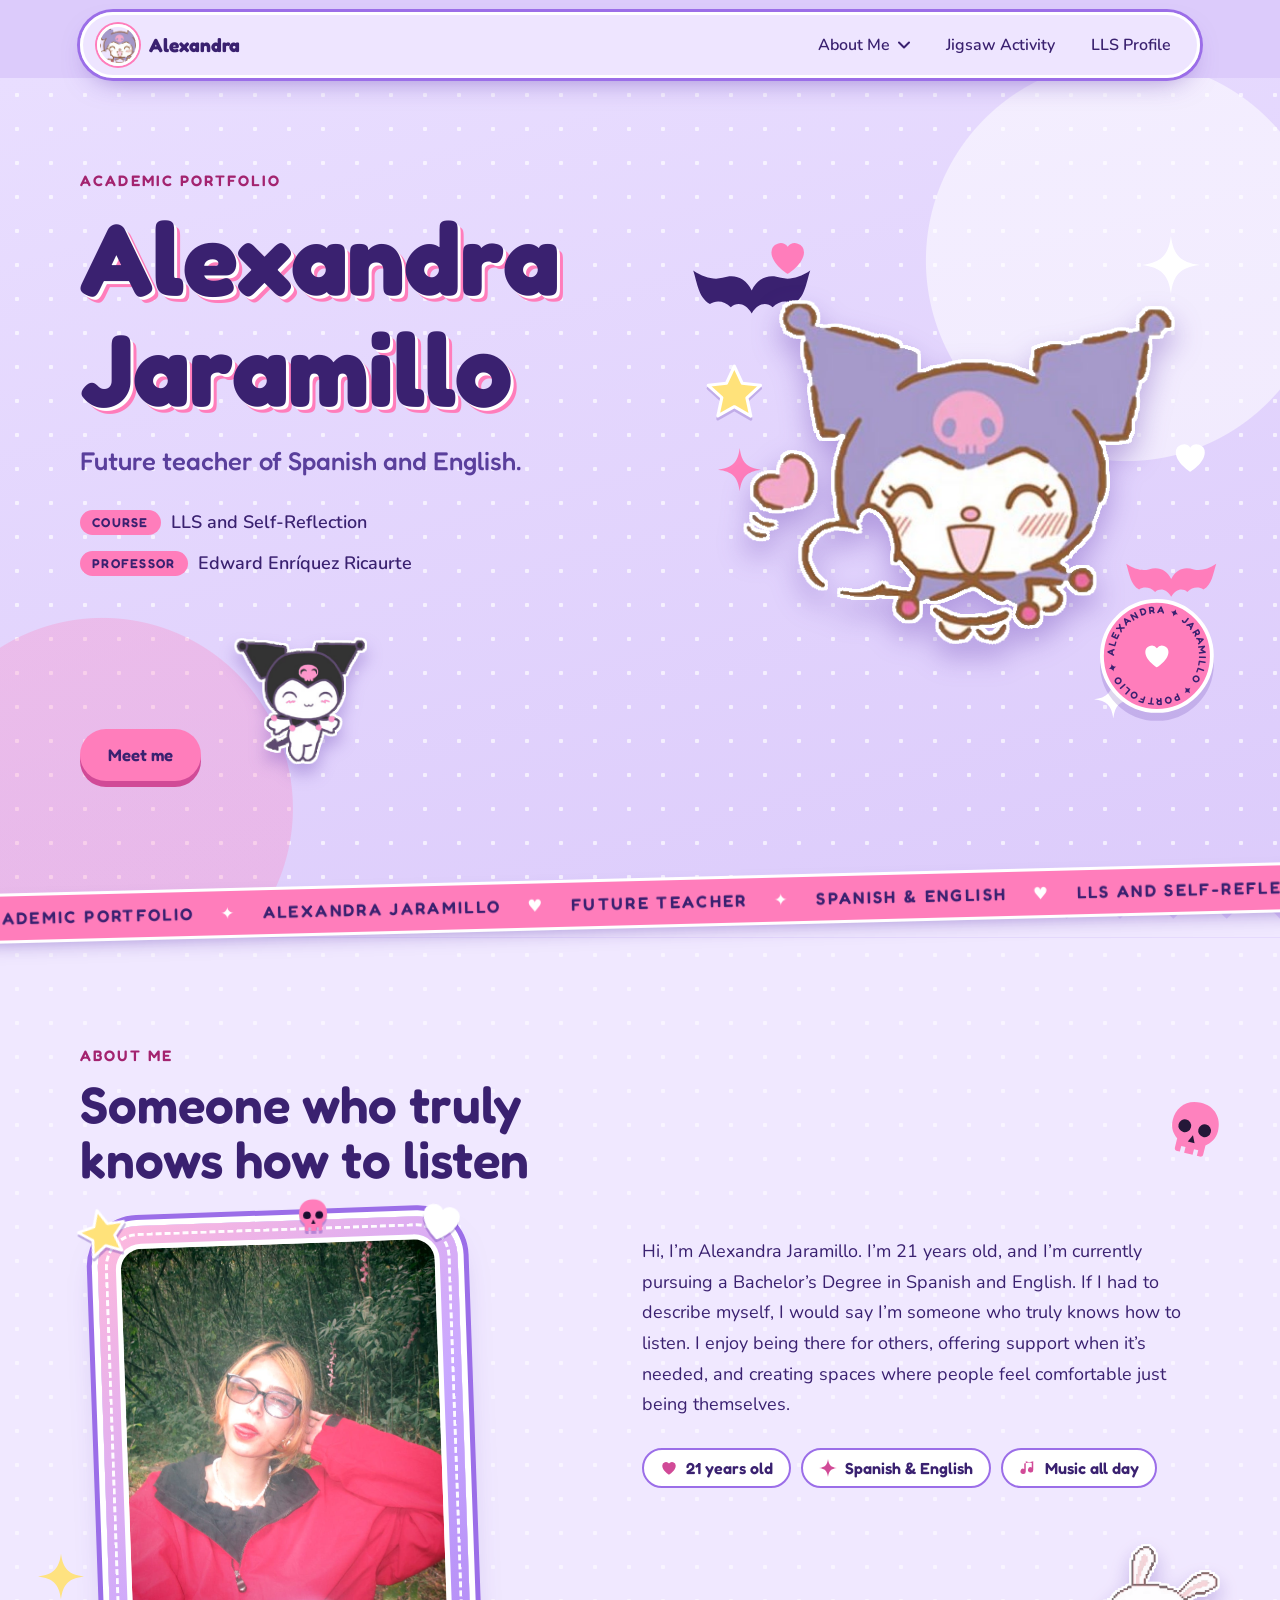
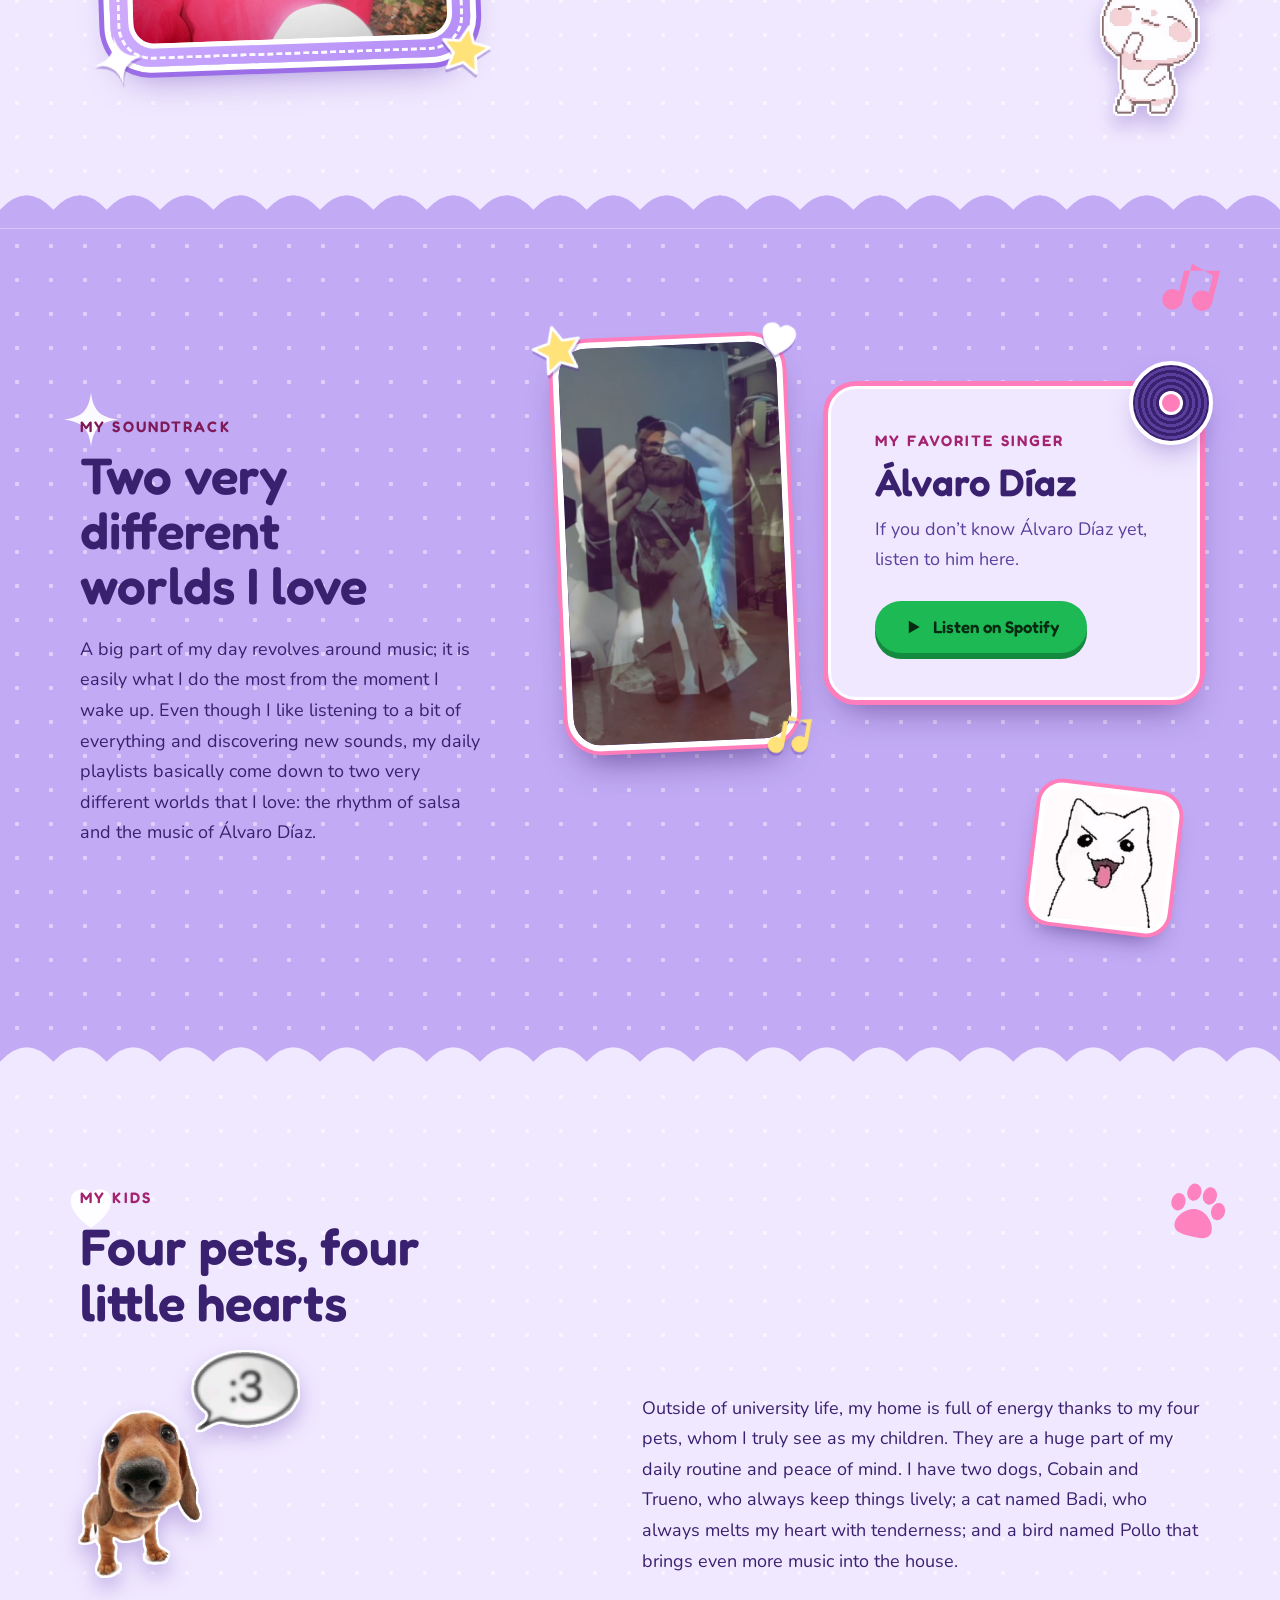
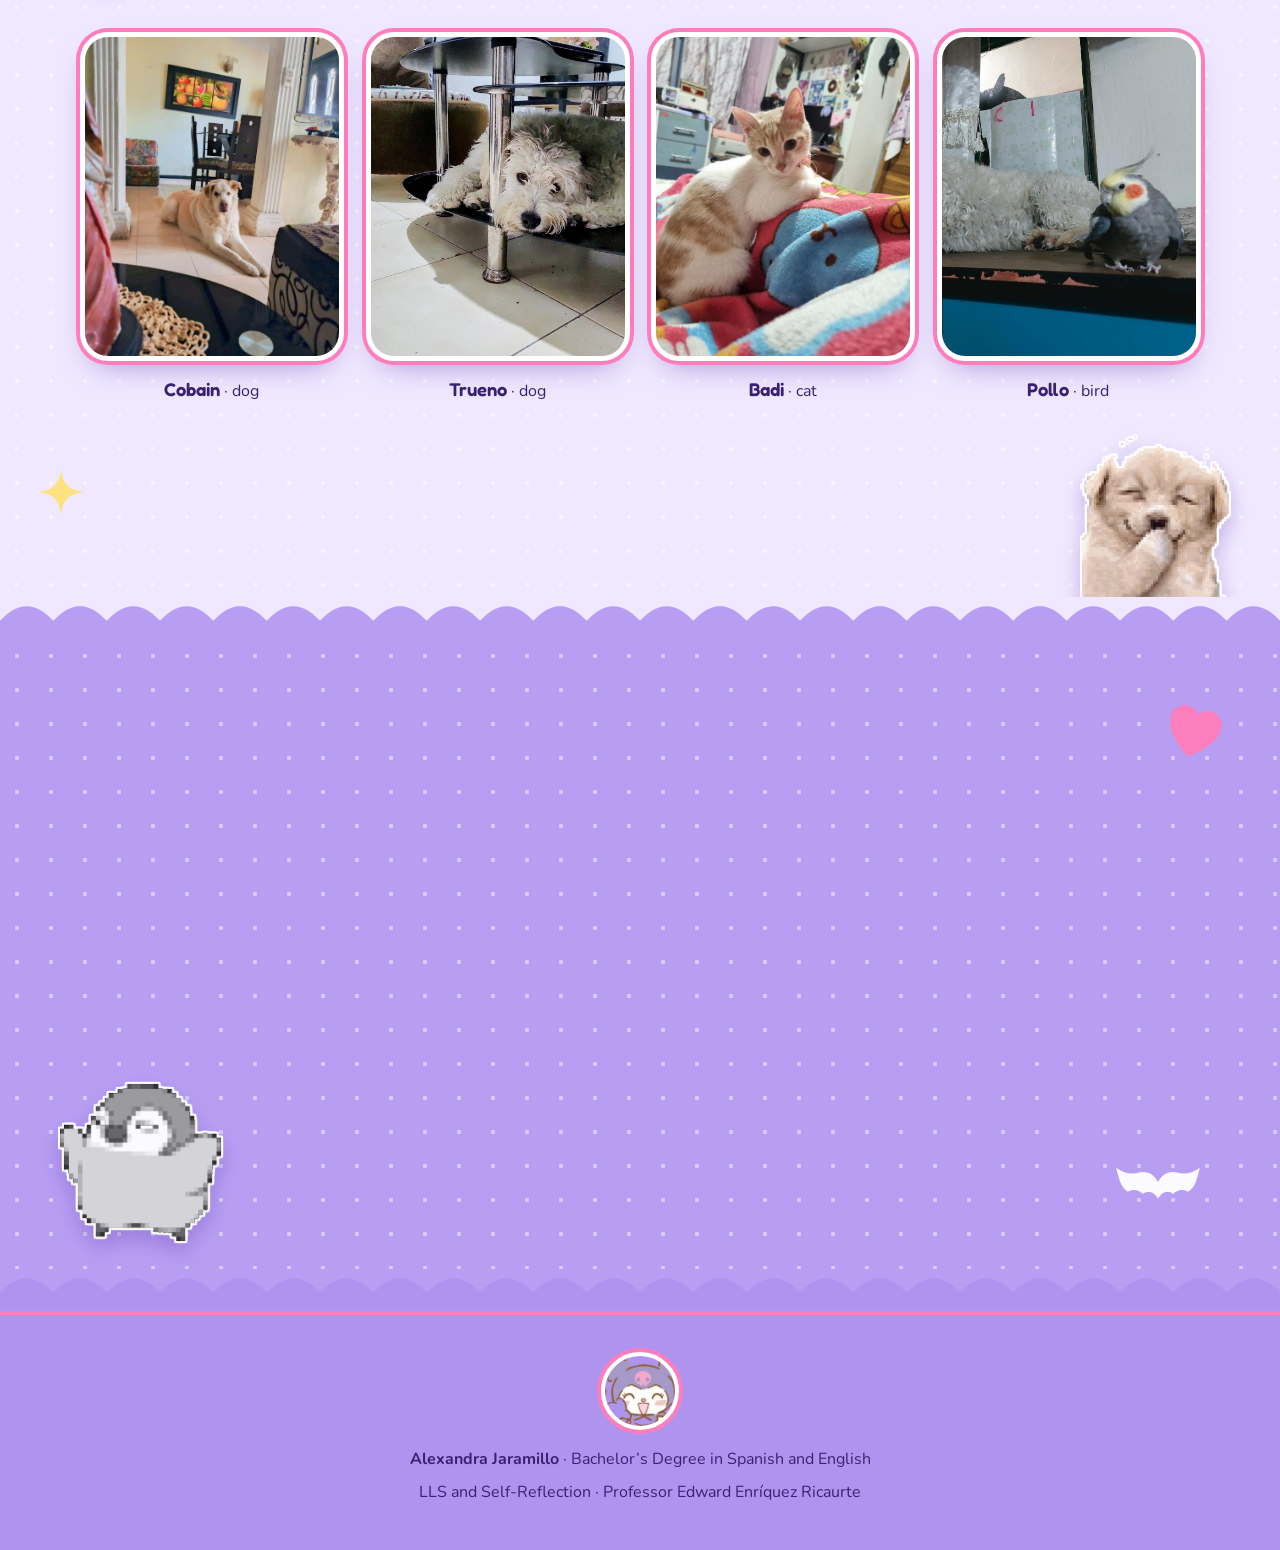
==== index.html @ 07ca2de6 "Add fun lab: parallax, 3D tilt cards, magnetic buttons, bat sidekick, scroll-reactive ribbon, sticke" ====
<!doctype html>
<html lang="en">
<head>
  <meta charset="utf-8">
  <meta name="viewport" content="width=device-width, initial-scale=1">
  <title>Alexandra Jaramillo · Academic Portfolio</title>
  <meta name="description" content="Academic portfolio of Alexandra Jaramillo, future Spanish and English teacher. Course: LLS and Self-Reflection.">
  <meta name="theme-color" content="#DCCBFB">
  <link rel="icon" href="data:image/svg+xml,%3Csvg xmlns='http://www.w3.org/2000/svg' viewBox='0 0 24 24'%3E%3Cpath fill='%23FF5CA8' d='M12 21s-9-5.5-9-12a5 5 0 0 1 9-3 5 5 0 0 1 9 3c0 6.5-9 12-9 12z'/%3E%3C/svg%3E">
  <link rel="preconnect" href="https://fonts.googleapis.com">
  <link rel="preconnect" href="https://fonts.gstatic.com" crossorigin>
  <link href="https://fonts.googleapis.com/css2?family=Fredoka:wght@500;600;700&family=Nunito:wght@400;600;700&display=swap" rel="stylesheet">
  <link rel="stylesheet" href="styles.css">
</head>
<body>

<!-- Shared Sanrio-style motifs (bows, sparkles, hearts, clouds, paws) -->
<svg width="0" height="0" style="position:absolute" aria-hidden="true">
  <defs>
    <!-- Kuromi-style motifs: horned hood with a pink skull, bat, skull, stars, hearts, paw, note -->
    <symbol id="skull" viewBox="0 0 24 24">
      <path d="M12 2C7 2 4 5.500 4 10c0 3 1.500 4.700 3 5.800V19c0 .6.400 1 1 1h1v-2h1.500v2h3v-2H15v2h1c.6 0 1-.4 1-1v-3.200c1.500-1.100 3-2.800 3-5.800 0-4.500-3-8-8-8z" fill="currentColor"/>
      <circle cx="8.500" cy="11" r="2.200" fill="#1A0D2E"/><circle cx="15.500" cy="11" r="2.200" fill="#1A0D2E"/>
      <path d="M12 13.500 10.800 16h2.400z" fill="#1A0D2E"/>
    </symbol>
    <symbol id="bat" viewBox="0 0 120 60">
      <path d="M60 22C54 10 44 6 32 10 24 12 14 10 4 3c4 12 5 26 16 32 6-4 14-3 20 3 6-5 14-4 20 6 6-10 14-11 20-6 6-6 14-7 20-3 11-6 12-20 16-32-10 7-20 9-28 7C76 6 66 10 60 22z" fill="currentColor"/>
    </symbol>
    <symbol id="sparkle" viewBox="0 0 24 24">
      <path d="M12 0c1 8 4 11 12 12-8 1-11 4-12 12-1-8-4-11-12-12 8-1 11-4 12-12z" fill="currentColor"/>
    </symbol>
    <symbol id="heart" viewBox="0 0 24 24">
      <path d="M12 21s-9-5.500-9-12a5 5 0 0 1 9-3 5 5 0 0 1 9 3c0 6.500-9 12-9 12z" fill="currentColor"/>
    </symbol>
    <symbol id="paw" viewBox="0 0 24 24">
      <ellipse cx="6" cy="10" rx="2.400" ry="3" fill="currentColor"/>
      <ellipse cx="10.500" cy="5.500" rx="2.400" ry="3" fill="currentColor"/>
      <ellipse cx="16" cy="5.500" rx="2.400" ry="3" fill="currentColor"/>
      <ellipse cx="20" cy="10" rx="2.400" ry="3" fill="currentColor"/>
      <path d="M13 11c-3.500 0-6.500 3.500-6.500 6.200C6.500 20 9 20.500 13 20.500s6.500-.5 6.500-3.300C19.500 14.500 16.500 11 13 11z" fill="currentColor"/>
    </symbol>
    <symbol id="note" viewBox="0 0 24 24">
      <path d="M9 3v13.500A3.500 3.500 0 1 1 7 13.300V6l12-3v11.500a3.500 3.500 0 1 1-2-3.200V5.300z" fill="currentColor"/>
    </symbol>
  <symbol id="star5" viewBox="0 0 24 24">
      <path d="M12 2l3 6.500 7 .8-5.200 4.800 1.500 7L12 17.500 5.700 21l1.500-7L2 9.300l7-.8z" fill="currentColor" stroke="#fff" stroke-width="1.200" stroke-linejoin="round"/>
    </symbol>
  </defs>
</svg>

<a class="skip" href="#main">Skip to content</a>

<header class="nav">
  <a class="brand" href="index.html#top" aria-label="Alexandra Jaramillo, home">
    <span class="brand-img" aria-hidden="true"></span>
    <span>Alexandra</span>
  </a>
  <nav aria-label="Main">
    <div class="dd">
      <button class="dd-btn" type="button" aria-expanded="false" aria-controls="dd-about">About Me
        <svg viewBox="0 0 12 8" aria-hidden="true"><path d="M1 1.500 6 6.500l5-5" fill="none" stroke="currentColor" stroke-width="2" stroke-linecap="round" stroke-linejoin="round"/></svg>
      </button>
      <ul class="dd-menu" id="dd-about">
        <li><a href="index.html#about">About me</a></li>
        <li><a href="index.html#music">Music</a></li>
        <li><a href="index.html#pets">My kids</a></li>
        <li><a href="index.html#teacher">Future teacher</a></li>
      </ul>
    </div>
    <a class="nav-link" href="jigsaw.html"><span class="nl-long">Jigsaw Activity</span><span class="nl-short">Jigsaw</span></a>
    <a class="nav-link" href="profile.html"><span class="nl-long">LLS Profile</span><span class="nl-short">Profile</span></a>
  </nav>
</header>

<main id="main">

  <!-- HERO -->
  <section class="hero" id="top">
    <div class="wrap hero-grid">
      <div class="hero-copy">
        <p class="eyebrow enter" style="--d:0ms">Academic Portfolio</p>
        <h1 class="enter" style="--d:90ms">Alexandra<br>Jaramillo</h1>
        <p class="hero-sub enter" style="--d:180ms">Future teacher of Spanish and English.</p>
        <ul class="meta enter" style="--d:270ms">
          <li><span>Course</span> LLS and Self-Reflection</li>
          <li><span>Professor</span> Edward Enríquez Ricaurte</li>
        </ul>
        <div class="cta-row enter" style="--d:360ms"><a class="btn" href="#about">Meet me</a><img class="dance-jump" src="images/kuromi-dance.gif" alt="" aria-hidden="true"></div>
      </div>

      <div class="hero-art enter" style="--d:200ms">
        <svg class="badge" viewBox="0 0 120 120" aria-hidden="true"><defs><path id="circ" d="M60,60 m-44,0 a44,44 0 1,1 88,0 a44,44 0 1,1 -88,0"/></defs><circle cx="60" cy="60" r="57" fill="#FF7DBB" stroke="#fff" stroke-width="4"/><text font-family="Fredoka, sans-serif" font-size="10.5" font-weight="600" fill="#3A2170"><textPath href="#circ" textLength="268" lengthAdjust="spacing">ALEXANDRA ✦ JARAMILLO ✦ PORTFOLIO ✦ </textPath></text><use href="#heart" x="44" y="44" width="32" height="32" style="color:#fff"/></svg>
        <img class="wave-k" src="images/kuromi-wave.png" alt="Kuromi waving hello with a big happy smile and a little pink heart">
        <svg class="art bat c1" aria-hidden="true"><use href="#bat"/></svg>
        <svg class="art bat c2" aria-hidden="true"><use href="#bat"/></svg>
        <svg class="art spark s1" aria-hidden="true"><use href="#sparkle"/></svg>
        <svg class="art spark s2" aria-hidden="true"><use href="#sparkle"/></svg>
        <svg class="art spark s3" aria-hidden="true"><use href="#sparkle"/></svg>
        <svg class="art heart h1" aria-hidden="true"><use href="#heart"/></svg>
        <svg class="art heart h2" aria-hidden="true"><use href="#heart"/></svg>
        <svg class="art starf st1" aria-hidden="true"><use href="#star5"/></svg>
        <svg class="art starf st2" aria-hidden="true"><use href="#star5"/></svg>
      </div>
    </div>
  </section>

  <div class="ribbon" aria-hidden="true"><div class="ribbon-track"><span>ACADEMIC PORTFOLIO</span><i>✦</i><span>ALEXANDRA JARAMILLO</span><i>♥</i><span>FUTURE TEACHER</span><i>✦</i><span>SPANISH &amp; ENGLISH</span><i>♥</i><span>LLS AND SELF-REFLECTION</span><i>✦</i><span>ACADEMIC PORTFOLIO</span><i>✦</i><span>ALEXANDRA JARAMILLO</span><i>♥</i><span>FUTURE TEACHER</span><i>✦</i><span>SPANISH &amp; ENGLISH</span><i>♥</i><span>LLS AND SELF-REFLECTION</span><i>✦</i></div></div>
  <div class="wave" style="--from:var(--l1);--to:var(--l2)"><svg viewBox="0 0 1440 60" preserveAspectRatio="none"><path d="M0 60V34Q30 -6 60 34Q90 -6 120 34Q150 -6 180 34Q210 -6 240 34Q270 -6 300 34Q330 -6 360 34Q390 -6 420 34Q450 -6 480 34Q510 -6 540 34Q570 -6 600 34Q630 -6 660 34Q690 -6 720 34Q750 -6 780 34Q810 -6 840 34Q870 -6 900 34Q930 -6 960 34Q990 -6 1020 34Q1050 -6 1080 34Q1110 -6 1140 34Q1170 -6 1200 34Q1230 -6 1260 34Q1290 -6 1320 34Q1350 -6 1380 34Q1410 -6 1440 34L1440 60Z"/></svg></div>

  <!-- ABOUT -->
  <section class="sec about" id="about" style="--bg:var(--l2)">
    <img class="deco gd g-bunny" src="images/bunny.gif" alt="" aria-hidden="true">
    <svg class="deco d1" aria-hidden="true"><use href="#skull"/></svg><svg class="deco d2" aria-hidden="true"><use href="#sparkle"/></svg>
    <div class="wrap split">
      <div>
        <p class="eyebrow">About Me</p>
        <h2>Someone who truly knows how to listen</h2>
        <figure class="pframe">
          <div class="pframe-inner"><img src="images/alexandra.jpeg" alt="Alexandra Jaramillo in a red jacket, standing in a green forest" loading="lazy"></div>
          <svg class="pc c1" aria-hidden="true"><use href="#star5"/></svg>
          <svg class="pc c2" aria-hidden="true"><use href="#heart"/></svg>
          <svg class="pc c3" aria-hidden="true"><use href="#sparkle"/></svg>
          <svg class="pc c4" aria-hidden="true"><use href="#star5"/></svg>
          <svg class="pc c5" aria-hidden="true"><use href="#skull"/></svg>
        </figure>
      </div>
      <div class="prose">
        <p>Hi, I’m Alexandra Jaramillo. I’m 21 years old, and I’m currently pursuing a Bachelor’s Degree in Spanish and English. If I had to describe myself, I would say I’m someone who truly knows how to listen. I enjoy being there for others, offering support when it’s needed, and creating spaces where people feel comfortable just being themselves.</p>
        <ul class="chips" aria-label="Quick facts">
          <li><svg aria-hidden="true"><use href="#heart"/></svg> 21 years old</li>
          <li><svg aria-hidden="true"><use href="#sparkle"/></svg> Spanish &amp; English</li>
          <li><svg aria-hidden="true"><use href="#note"/></svg> Music all day</li>
        </ul>
      </div>
    </div>
  </section>

  <div class="wave" style="--from:var(--l2);--to:var(--band)"><svg viewBox="0 0 1440 60" preserveAspectRatio="none"><path d="M0 60V34Q30 -6 60 34Q90 -6 120 34Q150 -6 180 34Q210 -6 240 34Q270 -6 300 34Q330 -6 360 34Q390 -6 420 34Q450 -6 480 34Q510 -6 540 34Q570 -6 600 34Q630 -6 660 34Q690 -6 720 34Q750 -6 780 34Q810 -6 840 34Q870 -6 900 34Q930 -6 960 34Q990 -6 1020 34Q1050 -6 1080 34Q1110 -6 1140 34Q1170 -6 1200 34Q1230 -6 1260 34Q1290 -6 1320 34Q1350 -6 1380 34Q1410 -6 1440 34L1440 60Z"/></svg></div>

  <!-- MUSIC -->
  <section class="sec music dark" id="music" style="--bg:var(--band)">
    <svg class="deco d1" aria-hidden="true"><use href="#note"/></svg><svg class="deco d4" aria-hidden="true"><use href="#sparkle"/></svg>
    <div class="wrap split">
      <div>
        <p class="eyebrow">My Soundtrack</p>
        <h2>Two very different worlds I love</h2>
        <div class="prose">
          <p>A big part of my day revolves around music; it is easily what I do the most from the moment I wake up. Even though I like listening to a bit of everything and discovering new sounds, my daily playlists basically come down to two very different worlds that I love: the rhythm of salsa and the music of Álvaro Díaz.</p>
        </div>
      </div>

      <div class="music-right">
        <figure class="phone">
          <div class="phone-screen">
            <video src="images/alvaro.mp4" poster="images/alvaro-poster.jpg" autoplay muted loop playsinline disablepictureinpicture controlslist="nodownload noplaybackrate noremoteplayback" aria-label="A looping video of Álvaro Díaz"></video>
            <div class="vol" role="group" aria-label="Video volume">
              <button class="vol-btn" type="button" aria-pressed="false" aria-label="Turn sound on">
                <svg class="ic-off" viewBox="0 0 24 24" aria-hidden="true"><path d="M3 9v6h4l5 4V5L7 9H3z" fill="currentColor"/><path d="M16 9.500l5 5M21 9.500l-5 5" fill="none" stroke="currentColor" stroke-width="2" stroke-linecap="round"/></svg>
                <svg class="ic-on" viewBox="0 0 24 24" aria-hidden="true"><path d="M3 9v6h4l5 4V5L7 9H3z" fill="currentColor"/><path d="M15.500 9a4 4 0 0 1 0 6M18 6.500a8 8 0 0 1 0 11" fill="none" stroke="currentColor" stroke-width="2" stroke-linecap="round"/></svg>
              </button>
              <input class="vol-range" type="range" min="0" max="100" value="0" aria-label="Volume">
            </div>
          </div>
          <svg class="pc c1" aria-hidden="true"><use href="#star5"/></svg>
          <svg class="pc c2" aria-hidden="true"><use href="#heart"/></svg>
          <svg class="pc c4" aria-hidden="true"><use href="#note"/></svg>
        </figure>
        <article class="spotify-card">
        <div class="record" aria-hidden="true">
          <div class="disc"><span></span></div>
        </div>
        <p class="eyebrow">My favorite singer</p>
        <h3>Álvaro Díaz</h3>
        <p>If you don’t know Álvaro Díaz yet, listen to him here.</p>
        <a class="btn spotify" id="spotify-link" href="https://open.spotify.com/artist/5J7rXWjtn5HzUkJ4Jet8Fr" target="_blank" rel="noopener">
          <svg aria-hidden="true" viewBox="0 0 24 24"><path d="M7 4.500v15l13-7.500z" fill="currentColor"/></svg>
          Listen on Spotify
        </a>
      </article>
        <img class="cat-stick" src="images/cat.gif" alt="" aria-hidden="true">
      </div>
    </div>
  </section>

  <div class="wave" style="--from:var(--band);--to:var(--l2)"><svg viewBox="0 0 1440 60" preserveAspectRatio="none"><path d="M0 60V34Q30 -6 60 34Q90 -6 120 34Q150 -6 180 34Q210 -6 240 34Q270 -6 300 34Q330 -6 360 34Q390 -6 420 34Q450 -6 480 34Q510 -6 540 34Q570 -6 600 34Q630 -6 660 34Q690 -6 720 34Q750 -6 780 34Q810 -6 840 34Q870 -6 900 34Q930 -6 960 34Q990 -6 1020 34Q1050 -6 1080 34Q1110 -6 1140 34Q1170 -6 1200 34Q1230 -6 1260 34Q1290 -6 1320 34Q1350 -6 1380 34Q1410 -6 1440 34L1440 60Z"/></svg></div>

  <!-- PETS -->
  <section class="sec pets" id="pets" style="--bg:var(--l2)">
    <img class="deco gd g-puppy" src="images/puppy.gif" alt="" aria-hidden="true">
    <svg class="deco d1" aria-hidden="true"><use href="#paw"/></svg><svg class="deco d2" aria-hidden="true"><use href="#sparkle"/></svg><svg class="deco d4" aria-hidden="true"><use href="#heart"/></svg>
    <div class="wrap">
      <div class="split pets-head">
        <div>
          <p class="eyebrow">My Kids</p>
          <h2>Four pets, four little hearts</h2>
          <img class="gd-inline" src="images/dachshund-sticker.png" alt="" aria-hidden="true">
        </div>
        <div class="prose">
          <p>Outside of university life, my home is full of energy thanks to my four pets, whom I truly see as my children. They are a huge part of my daily routine and peace of mind. I have two dogs, Cobain and Trueno, who always keep things lively; a cat named Badi, who always melts my heart with tenderness; and a bird named Pollo that brings even more music into the house.</p>
        </div>
      </div>

      <!-- Photo slots: images/cobain.jpeg, trueno.jpeg, badi.jpeg; images/bird.jpeg for the bird -->
      <ul class="pet-grid">
        <li class="pet">
          <figure>
            <div class="slot"><svg aria-hidden="true"><use href="#paw"/></svg><span>Add photo</span></div>
            <img src="images/cobain.jpeg" alt="Cobain, Alexandra’s dog" loading="lazy" onerror="this.remove()">
          </figure>
          <p class="tag"><strong>Cobain</strong> · dog</p>
        </li>
        <li class="pet">
          <figure>
            <div class="slot"><svg aria-hidden="true"><use href="#paw"/></svg><span>Add photo</span></div>
            <img src="images/trueno.jpeg" alt="Trueno, Alexandra’s dog" loading="lazy" onerror="this.remove()">
          </figure>
          <p class="tag"><strong>Trueno</strong> · dog</p>
        </li>
        <li class="pet">
          <figure>
            <div class="slot"><svg aria-hidden="true"><use href="#paw"/></svg><span>Add photo</span></div>
            <img src="images/badi.jpeg" alt="Badi, Alexandra’s cat" loading="lazy" onerror="this.remove()">
          </figure>
          <p class="tag"><strong>Badi</strong> · cat</p>
        </li>
        <li class="pet">
          <figure>
            <div class="slot"><svg aria-hidden="true"><use href="#paw"/></svg><span>Add photo</span></div>
            <img src="images/bird.jpeg" style="object-position:88% 62%" alt="Pollo, Alexandra’s bird" loading="lazy" onerror="this.remove()">
          </figure>
          <p class="tag"><strong>Pollo</strong> · bird</p>
        </li>
      </ul>
    </div>
  </section>

  <div class="wave" style="--from:var(--l2);--to:var(--band2)"><svg viewBox="0 0 1440 60" preserveAspectRatio="none"><path d="M0 60V34Q30 -6 60 34Q90 -6 120 34Q150 -6 180 34Q210 -6 240 34Q270 -6 300 34Q330 -6 360 34Q390 -6 420 34Q450 -6 480 34Q510 -6 540 34Q570 -6 600 34Q630 -6 660 34Q690 -6 720 34Q750 -6 780 34Q810 -6 840 34Q870 -6 900 34Q930 -6 960 34Q990 -6 1020 34Q1050 -6 1080 34Q1110 -6 1140 34Q1170 -6 1200 34Q1230 -6 1260 34Q1290 -6 1320 34Q1350 -6 1380 34Q1410 -6 1440 34L1440 60Z"/></svg></div>

  <!-- TEACHER -->
  <section class="sec teacher dark" id="teacher" style="--bg:var(--band2)">
    <img class="deco gd g-penguin" src="images/penguin.gif" alt="" aria-hidden="true">
    <svg class="deco d1" aria-hidden="true"><use href="#heart"/></svg><svg class="deco d3" aria-hidden="true"><use href="#bat"/></svg>
    <div class="wrap split">
      <div>
        <p class="eyebrow">Looking Ahead</p>
        <h2>How I See Myself as a Future Teacher</h2>
      </div>
      <div class="prose">
        <p>To me, learning and teaching languages goes far beyond memorizing grammar rules or structures. It is about connecting with people's stories and understanding different ways of seeing the world. As a future educator, I see myself building empathetic, engaging, and human-centered classrooms where making mistakes is never something to fear, but rather a natural step in the learning process. I want to be a teacher who not only shares knowledge in Spanish and English, but who also actively listens to her students, respects their individual learning rhythms, and encourages them to find their own voice through language.</p>
      </div>
    </div>
  </section>

  <div class="wave" style="--from:var(--band2);--to:var(--foot)"><svg viewBox="0 0 1440 60" preserveAspectRatio="none"><path d="M0 60V34Q30 -6 60 34Q90 -6 120 34Q150 -6 180 34Q210 -6 240 34Q270 -6 300 34Q330 -6 360 34Q390 -6 420 34Q450 -6 480 34Q510 -6 540 34Q570 -6 600 34Q630 -6 660 34Q690 -6 720 34Q750 -6 780 34Q810 -6 840 34Q870 -6 900 34Q930 -6 960 34Q990 -6 1020 34Q1050 -6 1080 34Q1110 -6 1140 34Q1170 -6 1200 34Q1230 -6 1260 34Q1290 -6 1320 34Q1350 -6 1380 34Q1410 -6 1440 34L1440 60Z"/></svg></div>
</main>

<footer class="footer">
  <div class="wrap foot">
    <span class="foot-img" aria-hidden="true"></span>
    <p><strong>Alexandra Jaramillo</strong> · Bachelor’s Degree in Spanish and English</p>
    <p>LLS and Self-Reflection · Professor Edward Enríquez Ricaurte</p>
  </div>
</footer>

<script src="script.js"></script>
<script src="fun.js"></script>
</body>
</html>
---- styles.css ----
:root{
  /* Lilac palette (matches the Kuromi art): lilacs, rich purple band, pink + yellow accents */
  --l1:#DCCBFB;
  --l2:#F0E8FF;
  --l3:#C9B0F6;
  --band:#C2AAF5;
  --band2:#B79EF2;
  --foot:#AE94EE;
  --ink:#3A2170;
  --ink-soft:#5A3F9C;
  --eyebrow:#A3236F;
  --hot:#FF7DBB;
  --hot-deep:#D14A97;
  --hot-soft:#FFC6E2;
  --star:#FFE27A;
  --purple:#9B6EE8;
  --white:#fff;
  --r:28px;
  --shadow:0 14px 32px -14px rgba(90,50,170,.6);
  --font-head:"Fredoka","Trebuchet MS",system-ui,sans-serif;
  --font-body:"Nunito",system-ui,sans-serif;
  --ease:cubic-bezier(.2,.8,.2,1);
}
*{box-sizing:border-box}
html{scroll-behavior:smooth;scroll-padding-top:84px}
body{margin:0;background:var(--l1);color:var(--ink);font:400 1.125rem/1.7 var(--font-body);-webkit-font-smoothing:antialiased}
img,svg{display:block;max-width:100%}
a{color:inherit}
.wrap{width:min(1120px,100% - 48px);margin-inline:auto}

/* Skip link + focus */
.skip{position:absolute;left:16px;top:-60px;background:var(--hot);color:var(--ink);padding:10px 16px;border-radius:999px;z-index:300;transition:top .2s;font-weight:700}
.skip:focus{top:12px}
:focus-visible{outline:3px solid var(--hot-deep);outline-offset:3px;border-radius:8px}

/* Type */
h1,h2,h3{font-family:var(--font-head);line-height:1.08;margin:0;color:var(--ink)}
h1{font-size:clamp(3.2rem,8vw,6.4rem);font-weight:700;letter-spacing:-.01em}
h2{font-size:clamp(2rem,4.2vw,3.2rem);font-weight:600;text-wrap:balance}
h3{font-size:clamp(1.8rem,3vw,2.4rem);font-weight:600}
.eyebrow{font:600 .95rem/1 var(--font-head);letter-spacing:.14em;text-transform:uppercase;color:var(--eyebrow);margin:0 0 14px}
.prose p{margin:0 0 1em}
.prose p:last-child{margin-bottom:0}
.hero h1,.page-hero h1{text-shadow:3px 3px 0 #fff,6px 6px 0 var(--hot)}

/* Rich-purple bands */
.dark{color:var(--ink)}
.dark h2{color:var(--ink)}
.dark .eyebrow{color:#7F1A58}

/* Nav */
.nav{position:sticky;top:12px;z-index:150;width:min(1120px,100% - 24px);margin:12px auto 0;display:flex;align-items:center;justify-content:space-between;gap:16px;padding:8px 10px 8px 14px;background:rgba(240,232,255,.9);backdrop-filter:blur(12px);-webkit-backdrop-filter:blur(12px);border:3px solid #fff;border-radius:999px;box-shadow:0 0 0 3px var(--purple),0 12px 28px -12px rgba(90,50,170,.6)}
.brand{display:flex;align-items:center;gap:10px;text-decoration:none;font:700 1.2rem var(--font-head);color:var(--ink)}
.brand-img{width:42px;height:42px;border-radius:50%;border:3px solid #fff;box-shadow:0 0 0 2px var(--hot);background:url(images/kuromi-wave.png) 48% 55%/150% no-repeat;transition:transform .3s var(--ease)}
.brand:hover .brand-img{transform:rotate(-8deg) scale(1.1)}
.nav nav{display:flex;align-items:center;gap:4px}
.nav-link,.dd-btn{display:inline-flex;align-items:center;gap:8px;min-height:44px;text-decoration:none;font:600 1rem var(--font-body);color:var(--ink);background:none;border:0;cursor:pointer;padding:0 16px;border-radius:999px;transition:background .2s,transform .2s var(--ease)}
.nav-link:hover,.dd-btn:hover,.dd.open .dd-btn{background:var(--l3);transform:translateY(-1px)}
.nav-link.is-current{background:var(--hot);color:var(--ink)}
.dd{position:relative}
.dd-btn svg{width:12px;height:8px;transition:transform .2s var(--ease)}
.dd.open .dd-btn svg{transform:rotate(180deg)}
.dd-menu{list-style:none;margin:0;padding:8px;position:absolute;right:0;top:calc(100% + 14px);min-width:210px;background:var(--l2);border:3px solid #fff;border-radius:22px;box-shadow:0 0 0 3px var(--purple),0 16px 32px -12px rgba(90,50,170,.6);opacity:0;visibility:hidden;transform:translateY(-6px);transition:opacity .18s,transform .18s var(--ease),visibility .18s}
.dd-menu::before{content:"";position:absolute;left:0;right:0;top:-16px;height:16px}
.dd.open .dd-menu{opacity:1;visibility:visible;transform:none}
@media (hover:hover){.dd:hover .dd-menu{opacity:1;visibility:visible;transform:none}.dd:hover .dd-btn{background:var(--l3)}}
.dd-menu a{display:block;text-decoration:none;color:var(--ink);font-weight:600;padding:11px 16px;border-radius:14px;transition:background .2s,transform .2s var(--ease)}
.dd-menu a:hover{background:var(--l3);transform:translateX(2px)}

/* Buttons */
.btn{display:inline-flex;align-items:center;justify-content:center;gap:10px;min-height:52px;padding:0 28px;font:600 1.05rem var(--font-head);text-decoration:none;color:var(--ink);background:var(--hot);border:0;border-radius:999px;box-shadow:0 6px 0 var(--hot-deep);cursor:pointer;transition:transform .15s var(--ease),box-shadow .15s var(--ease),background .2s}
.btn:hover{transform:translateY(-2px);box-shadow:0 8px 0 var(--hot-deep)}
.btn:active{transform:translateY(4px);box-shadow:0 2px 0 var(--hot-deep)}
.btn svg{width:20px;height:20px}
.btn.spotify{background:#1DB954;color:#062b12;box-shadow:0 6px 0 #138A3E}
.btn.spotify:hover{box-shadow:0 8px 0 #138A3E}
.btn.spotify:active{box-shadow:0 2px 0 #138A3E}

/* Decorated frames (Kuromi art, Alexandra's photo) */
.kframe{position:relative;padding:12px;border-radius:34px;background:linear-gradient(135deg,#fff,#EBDFFF);box-shadow:0 0 0 4px var(--hot),0 0 0 9px #fff,0 18px 34px -14px rgba(90,50,170,.6)}
.kframe img{width:100%;height:100%;object-fit:cover;border-radius:24px}
.pframe{position:relative;margin:34px 0 14px 24px;max-width:360px;padding:18px;border-radius:40px;background:linear-gradient(140deg,#FFB9DC,#C9A8FF 60%,#B38CF5);box-shadow:0 0 0 6px #fff,0 0 0 11px var(--purple),0 20px 38px -14px rgba(90,50,170,.65);transform:rotate(-2deg);transition:transform .3s var(--ease)}
.pframe:hover{transform:rotate(0deg) translateY(-2px)}
.pframe::before{content:"";position:absolute;inset:7px;border-radius:34px;border:3px dashed rgba(255,255,255,.95);pointer-events:none}
.pframe-inner{aspect-ratio:4/5;border-radius:26px;overflow:hidden;border:5px solid #fff;background:#fff}
.pframe-inner img{width:100%;height:100%;object-fit:cover;object-position:52% 30%;transition:transform .5s var(--ease)}
.pframe:hover img{transform:scale(1.03)}
.pc{position:absolute;width:50px;height:50px;filter:drop-shadow(0 3px 0 rgba(90,50,170,.35))}
.pc.c1{left:-22px;top:-22px;color:var(--star);width:56px;height:56px;transform:rotate(-12deg)}
.pc.c2{right:-20px;top:-18px;color:#fff;transform:rotate(14deg)}
.pc.c3{left:-18px;bottom:-18px;color:#fff;transform:rotate(-10deg)}
.pc.c4{right:-22px;bottom:-22px;color:var(--star);width:56px;height:56px;transform:rotate(12deg)}
.pc.c5{right:34%;top:-24px;color:var(--hot);width:42px;height:42px}

/* Hero */
.hero{min-height:calc(100svh - 70px);display:flex;align-items:center;padding:48px 0 80px;position:relative;overflow:hidden;background:
  radial-gradient(circle at 88% 22%,rgba(255,255,255,.55) 0 200px,transparent 201px),
  radial-gradient(circle at 8% 88%,rgba(255,125,187,.28) 0 190px,transparent 191px),
  radial-gradient(rgba(255,255,255,.65) 2px,transparent 2.5px) 0 0/34px 34px,
  linear-gradient(165deg,#E9DEFF,var(--l1))}
.hero-grid{display:grid;grid-template-columns:1.1fr .9fr;align-items:center;gap:48px}
.hero-sub{font:500 clamp(1.2rem,2vw,1.6rem)/1.4 var(--font-head);color:var(--ink-soft);margin:20px 0 28px}
.meta{list-style:none;padding:0;margin:0 0 64px;display:grid;gap:10px}
.meta li{display:inline-flex;flex-wrap:wrap;gap:10px;align-items:center;font-weight:600;color:var(--ink)}
.meta span{background:var(--hot);color:var(--ink);font:600 .8rem var(--font-head);letter-spacing:.1em;text-transform:uppercase;padding:5px 12px;border-radius:999px}

.hero-art{position:relative;aspect-ratio:1;width:min(100%,520px);margin-inline:auto;translate:0 var(--hy,0px)}
.wave-k{position:absolute;left:4%;top:12%;width:92%;height:auto;z-index:2;cursor:pointer;filter:drop-shadow(3px 0 0 #fff) drop-shadow(-3px 0 0 #fff) drop-shadow(0 3px 0 #fff) drop-shadow(0 -3px 0 #fff) drop-shadow(0 14px 14px rgba(90,50,170,.35));animation:hello 2.6s ease-in-out infinite;transform-origin:50% 92%}
.wave-k:hover{animation:hello 1.1s ease-in-out infinite}
.art{position:absolute}
.bat{color:var(--ink)}
.c1{width:26%;height:14%;left:-6%;top:6%;animation:flap 3.4s ease-in-out infinite}
.c2{width:20%;height:11%;right:-4%;bottom:22%;color:var(--hot);animation:flap 3.4s 1.2s ease-in-out infinite}
.spark{color:#fff}
.s1{width:12%;height:12%;right:0;top:0;animation:twinkle 3s ease-in-out infinite}
.s2{width:9%;height:9%;left:0;top:44%;color:var(--hot);animation:twinkle 3s .8s ease-in-out infinite}
.s3{width:8%;height:8%;right:14%;bottom:0;animation:twinkle 3s 1.6s ease-in-out infinite}
.heart{color:var(--hot)}
.h1{width:9%;height:9%;left:10%;top:0}
.h2{width:8%;height:8%;right:-2%;top:42%;color:#fff}
.starf{color:var(--star);filter:drop-shadow(0 3px 0 rgba(90,50,170,.25))}
.st1{width:13%;height:13%;left:-3%;top:26%;animation:twinkle 3.6s ease-in-out infinite}
.st2{width:10%;height:10%;right:8%;top:76%;animation:twinkle 3.6s 1s ease-in-out infinite}
.dance{position:absolute;left:-10%;bottom:-12%;width:50%;height:auto;z-index:3;pointer-events:none;filter:drop-shadow(0 8px 0 rgba(90,50,170,.22))}
.cat-stick{position:relative;grid-column:1/-1;justify-self:end;margin:2px 4% 0 0;width:clamp(100px,11vw,140px);aspect-ratio:1;object-fit:cover;border-radius:22px;border:5px solid #fff;box-shadow:0 0 0 4px var(--hot),0 14px 24px -10px rgba(40,15,90,.6);transform:rotate(7deg);animation:wiggle2 2.4s ease-in-out infinite;background:#fff;z-index:2}

@keyframes hello{0%,100%{transform:translateX(-12px) rotate(-8deg)}50%{transform:translateX(12px) translateY(-8px) rotate(8deg)}}
@keyframes bob{50%{transform:translateY(-12px) rotate(1.5deg)}}
@keyframes hi{0%{transform:rotate(0)}20%{transform:rotate(-9deg) scale(1.06)}45%{transform:rotate(7deg) scale(1.08)}70%{transform:rotate(-4deg) scale(1.04)}100%{transform:rotate(0) scale(1)}}
@keyframes twinkle{50%{transform:scale(.6) rotate(20deg);opacity:.6}}
@keyframes flap{50%{transform:translateY(-8px) scaleY(.82)}}
@keyframes wiggle2{0%,100%{transform:rotate(8deg) translateY(0)}50%{transform:rotate(2deg) translateY(-8px)}}
@keyframes wiggle{0%,100%{transform:rotate(-8deg) translateY(0)}50%{transform:rotate(-2deg) translateY(-8px)}}

/* Entrance (once, on load) */
.enter{opacity:0;transform:translateY(18px);animation:in .7s var(--ease) forwards;animation-delay:var(--d,0ms)}
@keyframes in{to{opacity:1;transform:none}}

/* Dividers: soft scallops */
.wave{background:var(--from);line-height:0;margin-top:-1px}
.wave svg{width:100%;height:clamp(24px,3.4vw,44px);fill:var(--to)}

/* Sections */
.sec{background:var(--bg);padding:clamp(56px,9vw,110px) 0;min-height:70svh;display:flex;align-items:center;position:relative;overflow:hidden}
.sec>.wrap{width:min(1120px,100% - 48px);position:relative;z-index:1}
.split{display:grid;grid-template-columns:1fr 1.15fr;gap:clamp(28px,6vw,80px);align-items:center}
.about .split>div:first-child,.teacher .split>div:first-child{align-self:start;position:sticky;top:100px}
.sec{background-image:radial-gradient(rgba(255,255,255,.5) 2px,transparent 2.5px);background-size:34px 34px}
.dark{background-image:radial-gradient(rgba(255,255,255,.45) 2px,transparent 2.5px)}

.chips{list-style:none;padding:0;margin:28px 0 0;display:flex;flex-wrap:wrap;gap:10px}
.chips li{display:inline-flex;align-items:center;gap:8px;background:#fff;border:2px solid var(--purple);border-radius:999px;padding:8px 16px;font:600 1rem var(--font-head);color:var(--ink);transition:transform .2s var(--ease)}
.chips li:hover{transform:translateY(-2px)}
.chips svg{width:18px;height:18px;color:var(--hot-deep)}

/* Floating decorations inside sections */
.deco{position:absolute;pointer-events:none;z-index:0;opacity:.95;translate:0 var(--py,0px)}
.deco.d1{width:70px;height:70px;right:4%;top:9%;color:var(--hot);transform:rotate(14deg)}
.deco.d2{width:46px;height:46px;left:3%;bottom:8%;color:var(--star)}
.deco.d3{width:90px;height:50px;right:6%;bottom:9%;color:var(--purple)}
.deco.d4{width:54px;height:54px;left:5%;top:10%;color:#fff}
.dark .deco.d3{color:#fff}

/* Teacher: Kuromi frame */
.k-side{max-width:250px;margin-top:28px;transform:rotate(-3deg);transition:transform .3s var(--ease)}
.k-side:hover{transform:rotate(0deg) translateY(-2px)}
.k-side img{aspect-ratio:632/1124}
.k-side.k-sq{max-width:290px}
.k-side.k-sq img{aspect-ratio:1}

/* Music card */
.music .split>div:first-child .prose{margin-top:20px}
.spotify-card{position:relative;background:var(--l2);border:3px solid #fff;border-radius:var(--r);padding:clamp(28px,4vw,44px);box-shadow:0 0 0 5px var(--hot),0 18px 36px -14px rgba(40,15,90,.6);transition:transform .25s var(--ease);color:var(--ink)}
.spotify-card:hover{transform:translateY(-2px)}
.spotify-card .eyebrow{color:var(--eyebrow);padding-right:64px}
.spotify-card h3{margin:0 0 10px}
.spotify-card p:not(.eyebrow){margin:0 0 26px;color:var(--ink-soft)}
.record{position:absolute;right:-16px;top:-28px;width:84px;height:84px}
.disc{width:100%;height:100%;border-radius:50%;background:repeating-radial-gradient(circle,#3a2170 0 3px,#5a3f9c 3px 6px);border:4px solid #fff;box-shadow:var(--shadow);display:grid;place-items:center;transition:transform 1.2s var(--ease)}
.disc span{width:32%;height:32%;border-radius:50%;background:var(--hot);border:3px solid #fff}
.spotify-card:hover .disc{transform:rotate(180deg)}

/* Pets */
.pets-head{align-items:end;margin-bottom:clamp(32px,5vw,56px)}
.pet-grid{list-style:none;margin:0;padding:0;display:grid;grid-template-columns:repeat(4,1fr);gap:22px}
.pet{transition:transform .25s var(--ease)}
.pet:hover{transform:translateY(-2px)}
.pet figure{margin:0;position:relative;aspect-ratio:4/5;border-radius:var(--r);overflow:hidden;border:5px solid #fff;box-shadow:0 0 0 4px var(--hot),var(--shadow);background:var(--l2)}
.pet figure img{position:absolute;inset:0;width:100%;height:100%;object-fit:cover;transition:transform .5s var(--ease)}
.pet:hover figure img{transform:scale(1.03)}
.slot{position:absolute;inset:0;display:flex;flex-direction:column;align-items:center;justify-content:center;gap:10px;color:var(--purple);font:600 .95rem var(--font-head);background:repeating-linear-gradient(45deg,var(--l2) 0 14px,#fff 14px 28px)}
.slot svg{width:44px;height:44px}
.tag{margin:16px 0 0;text-align:center;font-size:1rem;color:var(--ink)}
.tag strong{font:600 1.15rem var(--font-head);color:var(--ink)}

/* Second page: intro + posters */
.page-hero{padding:56px 0 80px;position:relative;overflow:hidden;background:
  radial-gradient(circle at 90% 30%,rgba(255,255,255,.55) 0 170px,transparent 171px),
  radial-gradient(rgba(255,255,255,.65) 2px,transparent 2.5px) 0 0/34px 34px,
  linear-gradient(165deg,#E9DEFF,var(--l1))}
.page-hero-grid{display:grid;grid-template-columns:1.4fr .6fr;align-items:center;gap:40px}
.page-hero h1{font-size:clamp(2.6rem,6vw,4.8rem);text-wrap:balance}
.page-art{position:relative;width:min(100%,340px);margin-inline:auto}
.page-dance{width:100%;height:auto;filter:drop-shadow(0 10px 0 rgba(90,50,170,.2));transition:transform .4s var(--ease)}
.page-dance:hover{transform:scale(1.08) rotate(-4deg)}
.page-art .art.s1{right:-12%;top:-4%}
.page-art .art.st1{left:-14%;top:30%}
.page-art .art.h1{left:auto;right:-14%;top:60%;width:14%;height:14%}
.gallery-head{max-width:640px;margin-bottom:clamp(28px,4vw,48px)}
.gallery-head p:last-child{margin:14px 0 0;color:var(--ink-soft)}

/* Carousel */
.carousel{position:relative;--cw:clamp(230px,30vw,380px);--ch:clamp(360px,66svh,600px);overflow-x:clip;padding:10px 0 4px}
.track{list-style:none;margin:0;padding:0;position:relative;height:calc(var(--ch) + 40px);perspective:1400px;perspective-origin:50% 40%;touch-action:pan-y;cursor:grab;outline-offset:6px}
.track:active{cursor:grabbing}
.track::after{content:"";position:absolute;left:50%;bottom:6px;width:calc(var(--cw) * 1.1);height:26px;margin-left:calc(var(--cw) * -.55);background:radial-gradient(ellipse at center,rgba(255,125,187,.5),transparent 70%);filter:blur(4px)}
.slide{position:absolute;left:50%;top:10px;width:var(--cw);height:var(--ch);margin-left:calc(var(--cw) / -2);transform-style:preserve-3d;will-change:transform,opacity}
.slide a{display:flex;align-items:center;justify-content:center;width:100%;height:100%;background:var(--l2);border:5px solid #fff;border-radius:var(--r);box-shadow:0 0 0 4px var(--hot),0 22px 40px -18px rgba(90,50,170,.7);overflow:hidden;cursor:pointer;backface-visibility:hidden}
.slide img{max-width:100%;max-height:100%;width:auto;height:auto;object-fit:contain;user-select:none;-webkit-user-drag:none}
.slide.is-active a{animation:float 4.5s ease-in-out infinite}
.slide.is-active a:hover{box-shadow:0 0 0 4px var(--hot-deep),0 26px 46px -16px rgba(209,74,151,.6)}
@keyframes float{50%{transform:translateY(-8px)}}
.car-btn{position:absolute;top:calc(var(--ch) / 2 - 18px);z-index:200;width:58px;height:58px;border:0;border-radius:50%;background:var(--hot);color:var(--ink);display:grid;place-items:center;cursor:pointer;box-shadow:0 5px 0 var(--hot-deep);transition:transform .15s var(--ease),box-shadow .15s var(--ease),opacity .2s}
.car-btn svg{width:12px;height:20px}
.car-btn.prev{left:4px}
.car-btn.next{right:4px}
.car-btn:hover{transform:translateY(-2px);box-shadow:0 7px 0 var(--hot-deep)}
.car-btn:active{transform:translateY(3px);box-shadow:0 2px 0 var(--hot-deep)}
.car-btn[disabled]{opacity:.35;pointer-events:none}
.car-foot{display:flex;flex-direction:column;align-items:center;gap:10px;margin-top:22px}
.dots{display:flex;gap:6px;flex-wrap:wrap;justify-content:center}
.dot{width:44px;height:44px;border:0;background:none;padding:0;cursor:pointer;display:grid;place-items:center}
.dot::before{content:"";width:14px;height:14px;border-radius:50%;background:#fff;border:3px solid var(--hot-deep);transition:transform .2s var(--ease),background .2s}
.dot:hover::before{transform:scale(1.2)}
.dot[aria-current="true"]::before{background:var(--hot-deep);transform:scale(1.25)}
.count{margin:0;font:600 1rem var(--font-head);color:var(--ink)}

/* Footer */
.footer{background:var(--foot);color:var(--ink);padding:36px 0 44px;text-align:center;border-top:4px solid var(--hot)}
.foot{display:grid;gap:6px;justify-items:center}
.foot p{margin:0;font-size:1rem}
.foot-img{width:78px;height:78px;border-radius:50%;border:4px solid #fff;box-shadow:0 0 0 4px var(--hot);background:url(images/kuromi-wave.png) 48% 55%/150% no-repeat;margin-bottom:10px}

/* Cut-out GIF stickers used as decoration */
.gd{position:absolute;z-index:1;height:auto;pointer-events:auto;filter:drop-shadow(2px 0 0 #fff) drop-shadow(-2px 0 0 #fff) drop-shadow(0 2px 0 #fff) drop-shadow(0 -2px 0 #fff) drop-shadow(0 10px 10px rgba(90,50,170,.3));animation:gfloat 4.2s ease-in-out infinite}
.gd-inline{display:block;width:clamp(150px,17vw,220px);height:auto;margin-top:22px;filter:drop-shadow(2px 0 0 #fff) drop-shadow(-2px 0 0 #fff) drop-shadow(0 2px 0 #fff) drop-shadow(0 -2px 0 #fff) drop-shadow(0 10px 10px rgba(90,50,170,.3));animation:gfloat 4.6s ease-in-out infinite}
.g-bunny{width:clamp(120px,14vw,190px);right:4%;bottom:3%}
.g-penguin{width:clamp(120px,14vw,190px);left:4%;bottom:3%}
.g-puppy{width:clamp(130px,11.5vw,165px);right:4%;bottom:-2px;translate:none;animation:none}
.g-bunny2{width:clamp(110px,12vw,170px);right:5%;top:6%}
.gd-video{position:absolute;z-index:1;width:clamp(100px,11vw,150px);aspect-ratio:166/172;object-fit:cover;border-radius:50%;border:5px solid #fff;box-shadow:0 0 0 4px var(--hot),0 14px 24px -10px rgba(40,15,90,.5);animation:gfloat 4.6s ease-in-out infinite}
.gd-video-inline{position:relative;display:block;margin-top:26px;width:clamp(120px,13vw,160px)}
@keyframes gfloat{50%{transform:translateY(-9px)}}
@keyframes hop{0%{transform:translateY(0)}35%{transform:translateY(-24px) rotate(-7deg) scale(1.08)}100%{transform:none}}
@media (hover:hover) and (pointer:fine){.gd:hover,.gd-inline:hover{animation:hop .7s cubic-bezier(.34,1.56,.64,1)}}

/* Álvaro Díaz video in a phone-style frame, next to the Spotify card */
.music .split{grid-template-columns:.85fr 1.35fr}
.music-right{display:grid;grid-template-columns:minmax(190px,230px) 1fr;gap:clamp(22px,3.4vw,38px);align-items:center}
.phone{position:relative;margin:0;transform:rotate(-2.5deg);transition:transform .3s var(--ease)}
.phone-screen{position:relative;aspect-ratio:9/16;border-radius:34px;overflow:hidden;border:6px solid #fff;box-shadow:0 0 0 4px var(--hot),0 20px 36px -14px rgba(40,15,90,.65);background:var(--ink)}
.phone video{display:block;width:100%;height:100%;object-fit:cover}
.pets{padding-bottom:clamp(150px,15vw,210px)}
.music-right .spotify-card.rv{--rd:220ms}
/* Volume-only control: the video always plays, sound starts off */
.vol{position:absolute;left:12px;right:12px;bottom:12px;display:flex;align-items:center;gap:8px;padding:5px 14px 5px 5px;background:rgba(58,33,112,.74);-webkit-backdrop-filter:blur(8px);backdrop-filter:blur(8px);border-radius:999px;z-index:2;opacity:0;transform:translateY(10px);pointer-events:none;transition:opacity .25s ease,transform .3s var(--ease)}
.phone:hover .vol,.phone:focus-within .vol,.phone.show-vol .vol{opacity:1;transform:none;pointer-events:auto}
.vol-btn{flex:none;width:44px;height:44px;border:0;border-radius:50%;background:var(--hot);color:var(--ink);display:grid;place-items:center;cursor:pointer;box-shadow:0 3px 0 var(--hot-deep);transition:transform .15s var(--ease),box-shadow .15s var(--ease)}
.vol-btn svg{width:22px;height:22px}
.vol-btn .ic-on{display:none}
.sound-on .vol-btn .ic-on{display:block}
.sound-on .vol-btn .ic-off{display:none}
.vol-btn:active{transform:translateY(2px);box-shadow:0 1px 0 var(--hot-deep)}
@media (hover:hover) and (pointer:fine){.vol-btn:hover{transform:translateY(-1px);box-shadow:0 4px 0 var(--hot-deep)}}
.vol-range{flex:1;min-width:0;height:44px;margin:0;background:none;-webkit-appearance:none;appearance:none;cursor:pointer}
.vol-range::-webkit-slider-runnable-track{height:6px;border-radius:99px;background:linear-gradient(90deg,var(--hot) var(--fill,0%),rgba(255,255,255,.4) var(--fill,0%))}
.vol-range::-webkit-slider-thumb{-webkit-appearance:none;width:20px;height:20px;margin-top:-7px;border-radius:50%;background:#fff;border:3px solid var(--hot);box-shadow:0 2px 6px rgba(0,0,0,.3)}
.vol-range::-moz-range-track{height:6px;border-radius:99px;background:rgba(255,255,255,.4)}
.vol-range::-moz-range-progress{height:6px;border-radius:99px;background:var(--hot)}
.vol-range::-moz-range-thumb{width:14px;height:14px;border-radius:50%;background:#fff;border:3px solid var(--hot)}
@media (hover:hover) and (pointer:fine){.phone:hover{transform:rotate(0deg) translateY(-2px)}}

/* Scroll reveals (classes are added by script.js and removed again once shown) */
.rv{opacity:0;transition:opacity .9s ease,translate 1s cubic-bezier(.2,.9,.25,1),scale .9s cubic-bezier(.34,1.56,.64,1),rotate .9s cubic-bezier(.34,1.56,.64,1);transition-delay:var(--rd,0ms)}
.rv-left{translate:-110px 0}
.rv-right{translate:110px 0}
.rv-up{translate:0 70px}
.rv-zoom{scale:.7}
.rv-pop{scale:.55;rotate:-10deg}
.rv-drop{translate:0 -70px;scale:.9}
.rv.in{opacity:1;translate:0 0;scale:1;rotate:0deg}
.progress{position:fixed;left:0;top:0;height:5px;width:100%;transform-origin:0 50%;transform:scaleX(0);background:linear-gradient(90deg,var(--hot),var(--star),var(--purple));z-index:400;pointer-events:none}

/* Nav labels: short versions on phones */
.nl-short{display:none}
main{overflow-x:clip}

/* Hero: jumping Kuromi next to the button, rotating badge, rising hearts */
.hero-grid,.page-hero-grid{position:relative;z-index:1}
.cta-row{display:flex;align-items:flex-end;gap:14px}
.dance-jump{width:clamp(130px,13vw,170px);height:auto;margin:-16px 0 -12px;transform-origin:50% 100%;animation:jump 1.5s cubic-bezier(.3,0,.3,1) infinite;filter:drop-shadow(2px 0 0 #fff) drop-shadow(-2px 0 0 #fff) drop-shadow(0 2px 0 #fff) drop-shadow(0 -2px 0 #fff) drop-shadow(0 10px 8px rgba(90,50,170,.3))}
@keyframes jump{0%,100%{transform:translateY(0) scale(1.06,.9)}18%{transform:translateY(0) scale(.96,1.06)}48%{transform:translateY(-38px) scale(1,1)}78%{transform:translateY(0) scale(1.04,.94)}}
.badge{position:absolute;right:-3%;bottom:1%;width:24%;height:auto;z-index:4;rotate:var(--rot,0deg);animation:spin 18s linear infinite;filter:drop-shadow(0 8px 0 rgba(90,50,170,.2))}
@keyframes spin{to{transform:rotate(360deg)}}
.rise{position:absolute;bottom:-50px;z-index:0;pointer-events:none;opacity:0;animation:rise var(--rt,12s) linear var(--rd,0s) infinite}
@keyframes rise{0%{transform:translateY(0) rotate(0);opacity:0}12%{opacity:.85}88%{opacity:.85}100%{transform:translateY(-820px) rotate(70deg);opacity:0}}

/* Scrolling ribbon between hero and content */
.ribbon{position:relative;z-index:6;overflow:hidden;background:var(--hot);color:var(--ink);transform:rotate(-1.4deg);margin:-30px -2% -34px;width:104%;padding:12px 0;border-block:3px solid #fff;box-shadow:0 8px 18px -8px rgba(90,50,170,.5)}
.ribbon-track{display:flex;width:max-content;animation:marquee 34s linear infinite;font:600 1.05rem var(--font-head);letter-spacing:.14em;white-space:nowrap}
.ribbon-track>*{margin-right:26px}
.ribbon-track i{font-style:normal;color:#fff}
@keyframes marquee{to{transform:translateX(-50%)}}

/* Headline letters bounce in, and hop when touched */
.w{display:inline-block;white-space:nowrap}
.ch{display:inline-block;transform-origin:50% 90%;animation:chIn .8s cubic-bezier(.34,1.56,.64,1) both;animation-delay:calc(var(--i) * 40ms + 150ms)}
@keyframes chIn{from{opacity:0;transform:translateY(40px) rotate(-12deg) scale(.6)}to{opacity:1;transform:none}}
@keyframes chHop{40%{transform:translateY(-14px) rotate(6deg) scale(1.12)}}
@media (hover:hover) and (pointer:fine){.ch:hover{animation:chHop .5s cubic-bezier(.34,1.56,.64,1)}}

/* Cursor sparkles */
.fx{position:fixed;inset:0;pointer-events:none;z-index:500;overflow:hidden}
.fx svg{position:absolute;left:0;top:0;width:var(--s,16px);height:var(--s,16px);will-change:transform,opacity}

/* LLS Profile page: numbers, framed pictures, Word card */
.stats{list-style:none;margin:0;padding:0;display:grid;grid-template-columns:repeat(4,1fr);gap:24px}
.stat{position:relative;background:var(--l2);border:3px solid #fff;border-radius:var(--r);padding:30px 22px 22px;box-shadow:0 0 0 4px var(--hot),0 16px 30px -14px rgba(40,15,90,.5);color:var(--ink);transition:transform .25s var(--ease)}
@media (hover:hover) and (pointer:fine){.stat:hover{transform:translateY(-4px) rotate(-1deg)}}
.stat-n{margin:0;font:700 clamp(2.6rem,5vw,3.8rem)/1 var(--font-head);color:var(--ink)}
.stat-n small{font-size:.4em;color:var(--ink-soft);margin-left:4px}
.stat-l{margin:10px 0 18px;font-weight:600;color:var(--ink-soft);min-height:3.2em;line-height:1.4}
.stat-tag{position:absolute;top:-15px;right:16px;background:var(--hot);color:var(--ink);font:600 .8rem var(--font-head);letter-spacing:.08em;text-transform:uppercase;padding:5px 12px;border-radius:999px;box-shadow:0 3px 0 var(--hot-deep)}
.meter{height:14px;border-radius:99px;background:#fff;border:2px solid var(--purple);overflow:hidden}
.meter span{display:block;height:100%;width:calc(var(--v) / 5 * 100%);background:linear-gradient(90deg,var(--hot),var(--purple));border-radius:99px;transform-origin:0 50%}
.js .meter span{transform:scaleX(0);transition:transform 1.4s cubic-bezier(.23,1,.32,1) .25s}
.js .stat.fill .meter span{transform:scaleX(1)}
.shot{display:block;border:5px solid #fff;border-radius:var(--r);overflow:hidden;box-shadow:0 0 0 4px var(--hot),0 20px 36px -16px rgba(40,15,90,.6);background:#fff;transition:transform .3s var(--ease)}
.shot img{width:100%;height:auto}
.shot-chart{max-width:900px;margin:0 auto 38px;transform:rotate(-1deg)}
.evidence-row{display:grid;grid-template-columns:1.25fr 1fr;gap:clamp(26px,4vw,50px);align-items:center;max-width:1000px;margin:0 auto}
.shot-notes{transform:rotate(1.5deg)}
@media (hover:hover) and (pointer:fine){.shot:hover{transform:rotate(0deg) translateY(-3px)}}
.doc-card{background:var(--l2);border:3px solid #fff;border-radius:var(--r);padding:clamp(24px,3.4vw,38px);box-shadow:0 0 0 5px var(--hot),0 18px 36px -14px rgba(40,15,90,.6);color:var(--ink)}
.doc-card .eyebrow{color:var(--eyebrow)}
.doc-card h3{margin:0 0 10px}
.doc-card p:not(.eyebrow){margin:0 0 22px;color:var(--ink-soft)}
.doc-ic{width:58px;height:58px;color:var(--purple);margin-bottom:12px}
.evidence{padding-bottom:clamp(150px,15vw,210px)}

/* Responsive */
@media (max-width:900px){
  .hero{min-height:auto;padding-top:32px}
  .hero-grid,.split{grid-template-columns:1fr}
  .hero-art{width:min(82%,400px);order:-1}
  .about .split>div:first-child,.teacher .split>div:first-child{position:static}
  .pet-grid{grid-template-columns:repeat(2,1fr)}
  .page-hero-grid{grid-template-columns:1fr}
  .page-art{width:min(52%,190px);margin-inline:0}
  .pframe{max-width:310px}
  .deco{opacity:.5}
  .music .split{grid-template-columns:1fr}
  .music-right{grid-template-columns:1fr;justify-items:center}
  .phone{width:min(68%,250px)}
  .spotify-card{width:100%}
  .gd-inline{width:140px}
  .cat-stick{justify-self:center;margin:6px 0 0;width:90px}
  .stats{grid-template-columns:repeat(2,1fr)}
  .evidence-row{grid-template-columns:1fr}
  .badge{width:26%}
}
@media (max-width:620px){
  body{font-size:1.05rem}
  .wrap,.sec>.wrap{width:calc(100% - 32px)}
  .brand span:not(.brand-img){display:none}
  .nl-long{display:none}
  .nl-short{display:inline}
  .cta-row{flex-direction:column-reverse;align-items:center;gap:0}
  .dance-jump{margin:0 0 -6px}
  .stats{gap:16px 12px}
  .stat{padding:26px 16px 18px}
  .nav-link,.dd-btn{padding:0 12px;font-size:.95rem}
  .dd{position:static}
  .dd-menu{right:0;left:0;top:calc(100% + 10px)}
  .btn{width:100%}
  .record{right:-6px;width:72px;height:72px;top:-26px}
  .pet-grid{gap:14px}
  .carousel{--cw:64vw;--ch:clamp(340px,62svh,520px)}
  .car-btn{width:44px;height:44px}
  .car-btn.prev{left:0}
  .car-btn.next{right:0}
}

/* Reduced motion: stop CSS animations, keep the static layout */
@media (prefers-reduced-motion:reduce){
  html{scroll-behavior:auto}
  *,*::before,*::after{animation:none!important;transition:none!important}
  .enter{opacity:1;transform:none}
  .rv{opacity:1;translate:none;scale:none;rotate:none}
  .progress{display:none}
}

/* Fun lab */
.btn{transition:transform .15s var(--ease),box-shadow .15s var(--ease),background .2s,translate .25s var(--ease)}
.car-btn{transition:transform .15s var(--ease),box-shadow .15s var(--ease),opacity .2s,translate .25s var(--ease)}
.badge{cursor:pointer}
.hero::after,.page-hero::after{content:"";position:absolute;inset:0;pointer-events:none;z-index:0;background:radial-gradient(circle 240px at var(--sx,-300px) var(--sy,-300px),rgba(255,255,255,.6),rgba(255,255,255,0) 70%)}
.tilt{position:relative;transition:transform .2s ease-out;will-change:transform}
.tilt::after{content:"";position:absolute;inset:0;border-radius:inherit;pointer-events:none;background:radial-gradient(circle at var(--gx,50%) var(--gy,50%),rgba(255,255,255,.55),rgba(255,255,255,0) 55%);opacity:0;transition:opacity .25s}
.tilt:hover::after{opacity:1}
.sidekick{position:fixed;left:0;top:0;width:46px;height:26px;z-index:450;pointer-events:none;color:var(--ink);opacity:0;transition:opacity .3s;filter:drop-shadow(1.5px 0 0 #fff) drop-shadow(-1.5px 0 0 #fff) drop-shadow(0 1.5px 0 #fff) drop-shadow(0 -1.5px 0 #fff);will-change:transform}
.sidekick use{transform-box:fill-box;transform-origin:50% 50%;animation:batflap .3s ease-in-out infinite alternate}
@keyframes batflap{from{transform:scaleY(1)}to{transform:scaleY(.5)}}
.rain{position:fixed;inset:0;pointer-events:none;z-index:600;overflow:hidden;transition:opacity .7s}
.rain.out{opacity:0}
.rain img{position:absolute;left:0;top:0;height:auto;filter:drop-shadow(0 6px 6px rgba(40,15,90,.35));will-change:transform}
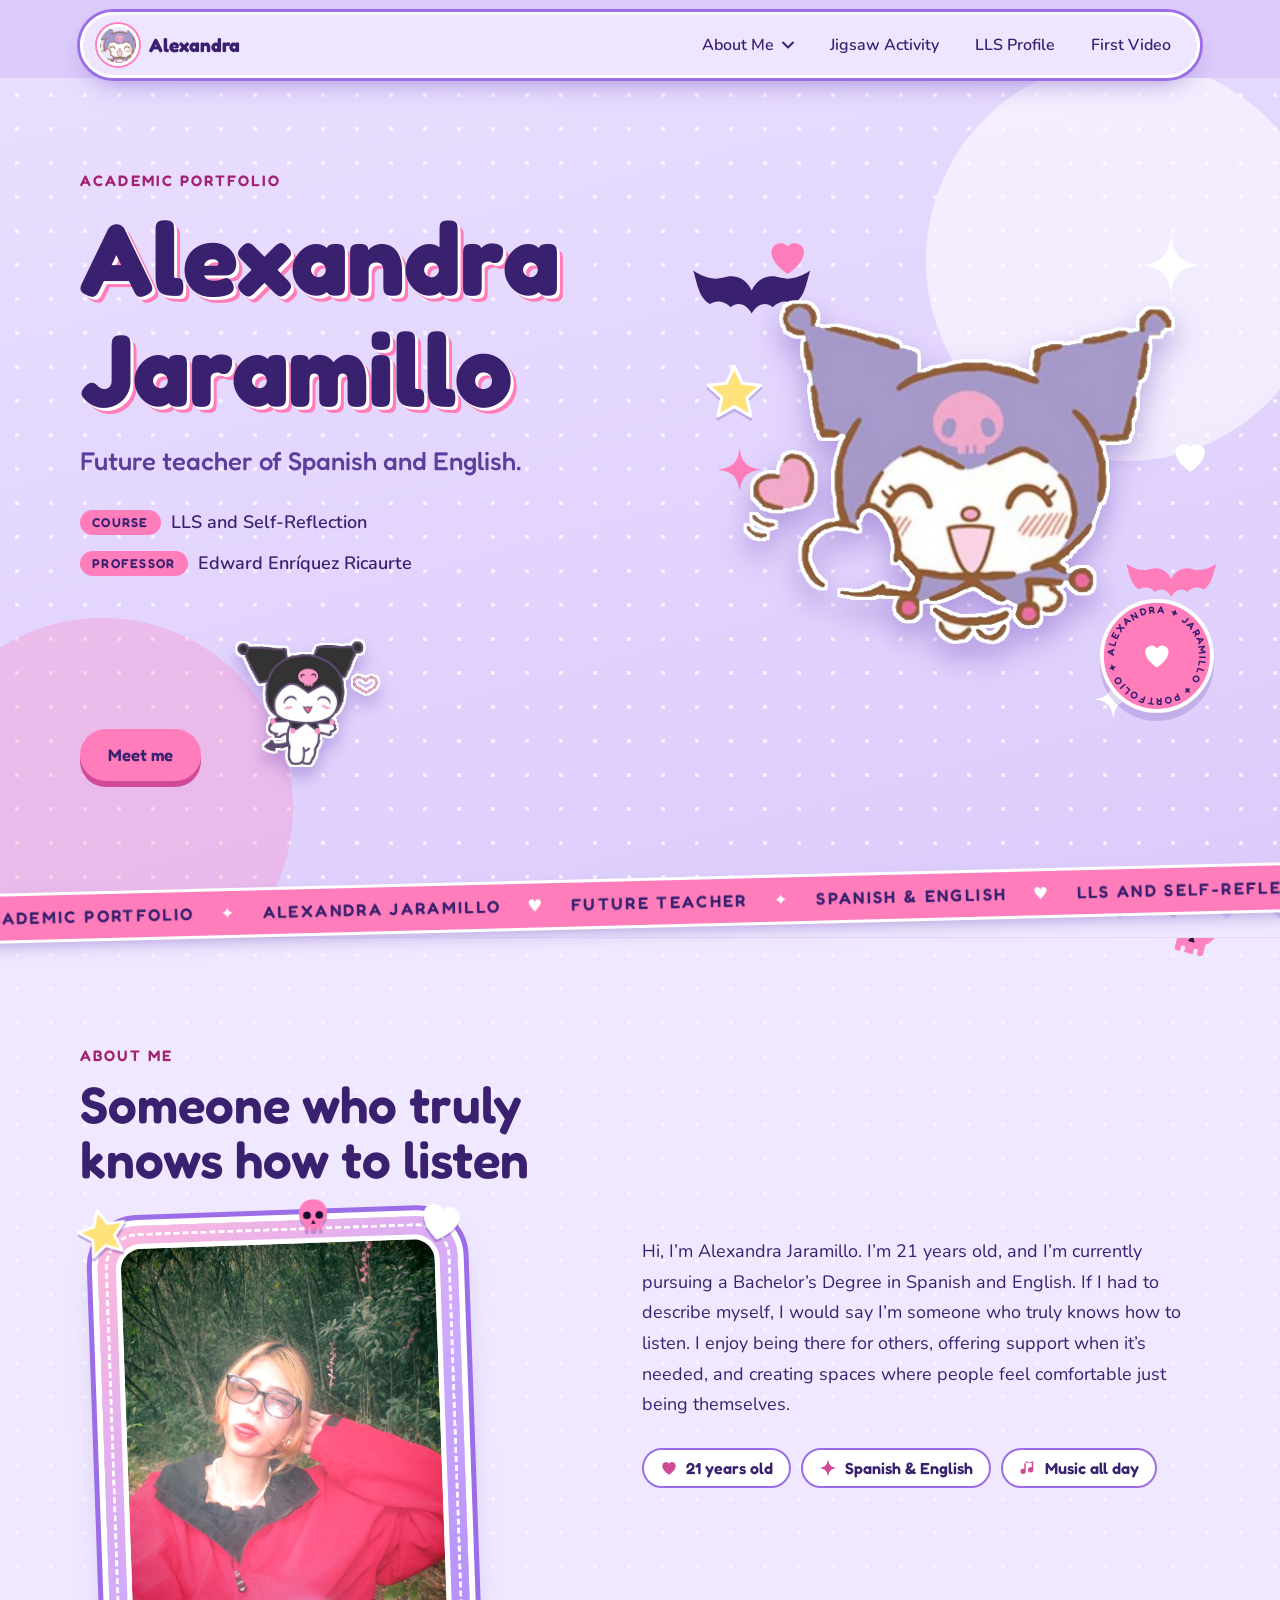
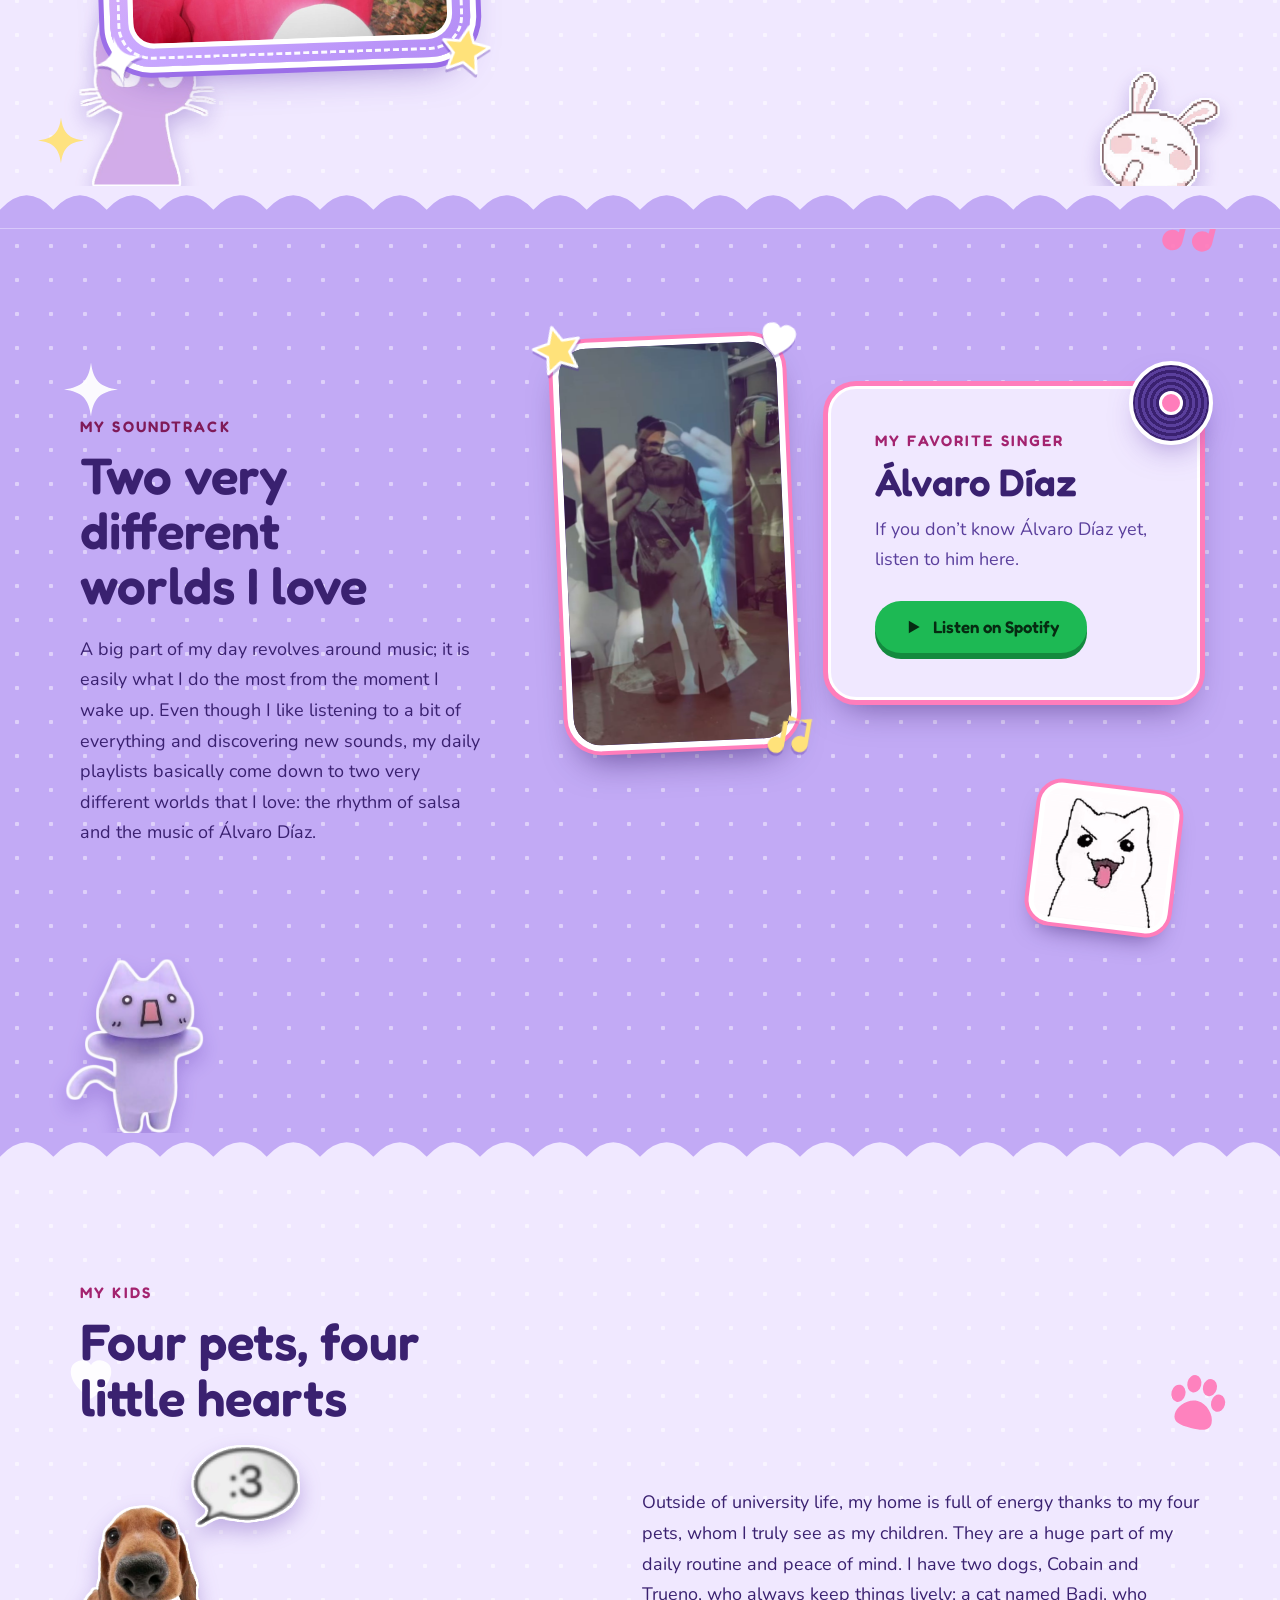
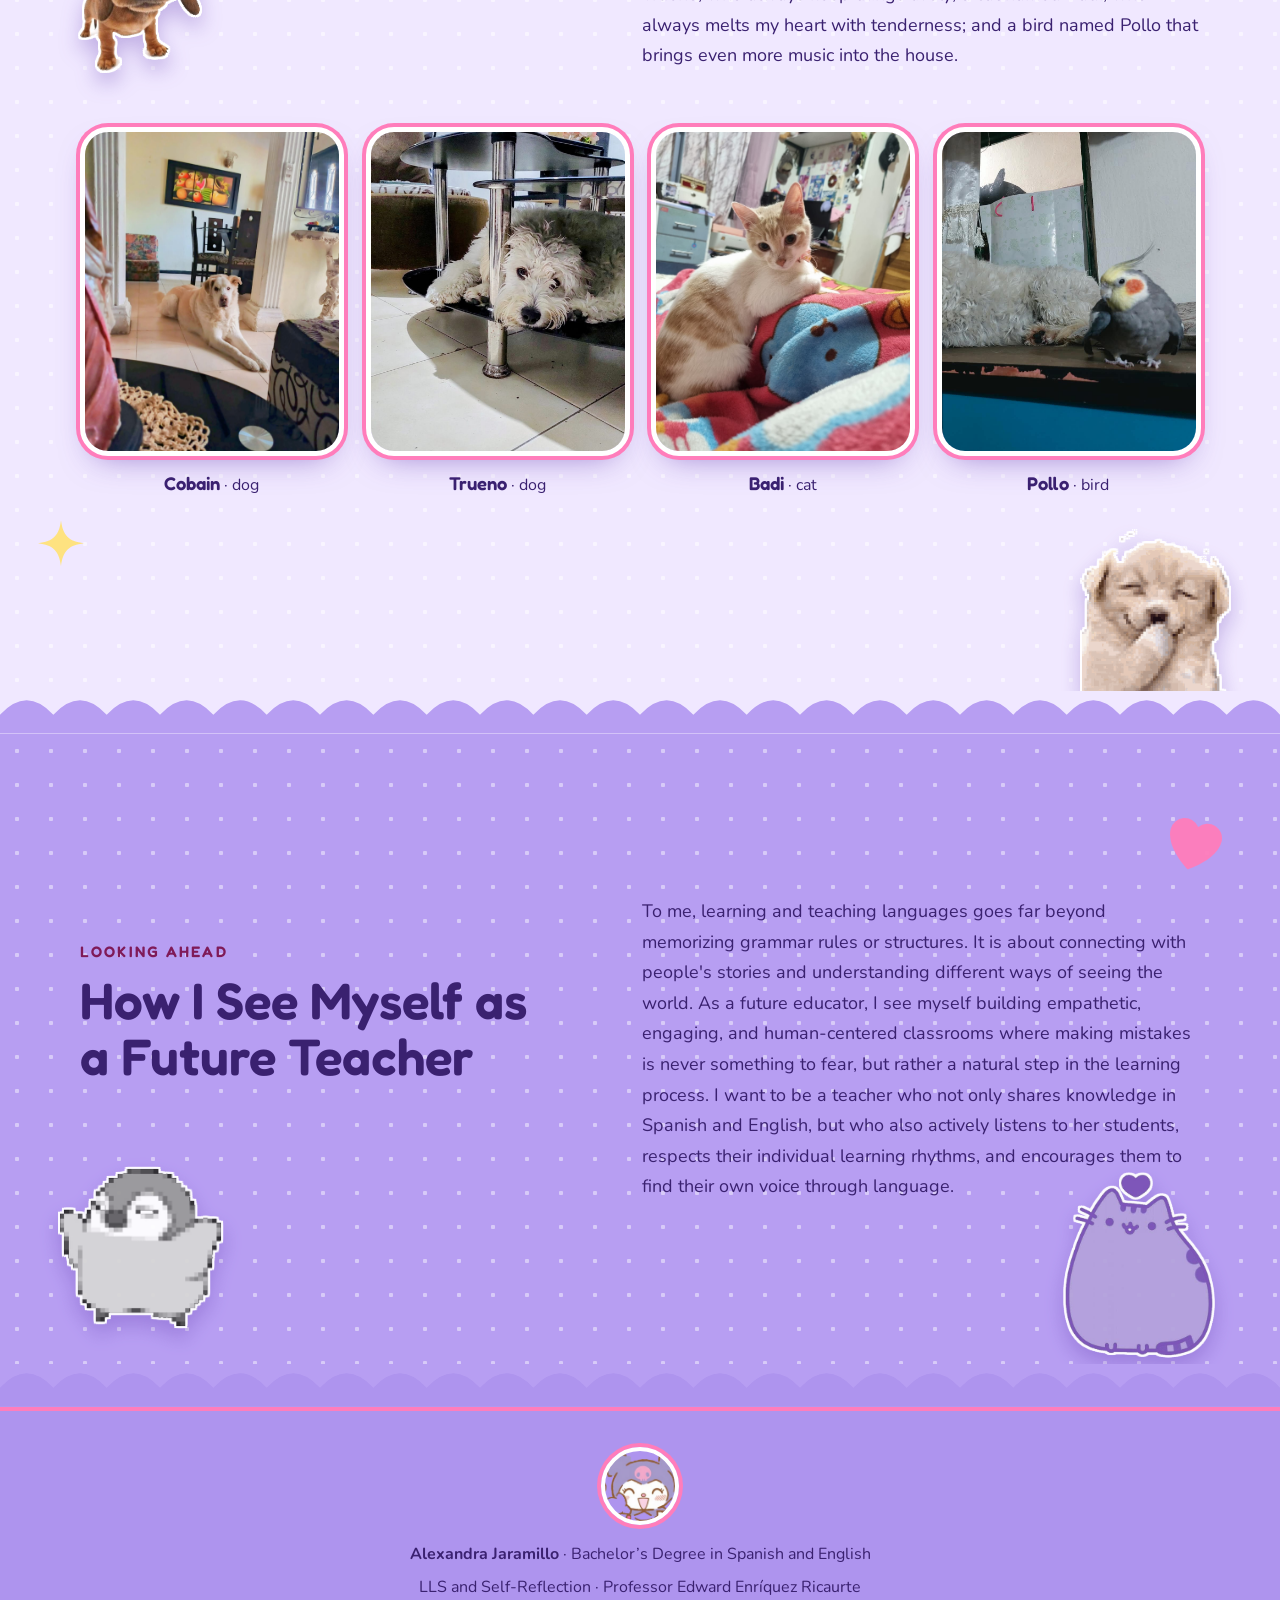
==== commit a5e2351d: "Add First Video page, cut-out stickers, bachata dancer and kitten GIF Co-Authored-By: Claude Sonnet " ====
--- a/index.html
+++ b/index.html
@@ -69,6 +69,7 @@
     </div>
     <a class="nav-link" href="jigsaw.html"><span class="nl-long">Jigsaw Activity</span><span class="nl-short">Jigsaw</span></a>
     <a class="nav-link" href="profile.html"><span class="nl-long">LLS Profile</span><span class="nl-short">Profile</span></a>
+    <a class="nav-link" href="video.html"><span class="nl-long">First Video</span><span class="nl-short">Video</span></a>
   </nav>
 </header>
 
@@ -109,6 +110,7 @@
 
   <!-- ABOUT -->
   <section class="sec about" id="about" style="--bg:var(--l2)">
+    <img class="deco gd g-jiji" src="images/cat-silhouette.png" alt="" aria-hidden="true">
     <img class="deco gd g-bunny" src="images/bunny.gif" alt="" aria-hidden="true">
     <svg class="deco d1" aria-hidden="true"><use href="#skull"/></svg><svg class="deco d2" aria-hidden="true"><use href="#sparkle"/></svg>
     <div class="wrap split">
@@ -139,6 +141,8 @@
 
   <!-- MUSIC -->
   <section class="sec music dark" id="music" style="--bg:var(--band)">
+    <img class="deco gd g-dancer" src="images/cat-dancer.png" alt="" aria-hidden="true">
+    <span class="dancer-notes" aria-hidden="true"><svg><use href="#note"/></svg><svg><use href="#note"/></svg><svg><use href="#note"/></svg></span>
     <svg class="deco d1" aria-hidden="true"><use href="#note"/></svg><svg class="deco d4" aria-hidden="true"><use href="#sparkle"/></svg>
     <div class="wrap split">
       <div>
@@ -238,8 +242,9 @@
 
   <!-- TEACHER -->
   <section class="sec teacher dark" id="teacher" style="--bg:var(--band2)">
+    <img class="deco gd g-pusheen" src="images/cat-purple.png" alt="" aria-hidden="true">
     <img class="deco gd g-penguin" src="images/penguin.gif" alt="" aria-hidden="true">
-    <svg class="deco d1" aria-hidden="true"><use href="#heart"/></svg><svg class="deco d3" aria-hidden="true"><use href="#bat"/></svg>
+    <svg class="deco d1" aria-hidden="true"><use href="#heart"/></svg>
     <div class="wrap split">
       <div>
         <p class="eyebrow">Looking Ahead</p>
--- a/styles.css
+++ b/styles.css
@@ -379,7 +379,10 @@
   .dance-jump{margin:0 0 -6px}
   .stats{gap:16px 12px}
   .stat{padding:26px 16px 18px}
-  .nav-link,.dd-btn{padding:0 12px;font-size:.95rem}
+  .nav{padding:6px 8px;gap:6px}
+  .nav nav{gap:0}
+  .brand-img{width:36px;height:36px}
+  .nav-link,.dd-btn{padding:0 7px;font-size:.88rem;white-space:nowrap}
   .dd{position:static}
   .dd-menu{right:0;left:0;top:calc(100% + 10px)}
   .btn{width:100%}
@@ -414,3 +417,44 @@
 .rain{position:fixed;inset:0;pointer-events:none;z-index:600;overflow:hidden;transition:opacity .7s}
 .rain.out{opacity:0}
 .rain img{position:absolute;left:0;top:0;height:auto;filter:drop-shadow(0 6px 6px rgba(40,15,90,.35));will-change:transform}
+
+/* New stickers and animations */
+.g-jiji{width:clamp(110px,11vw,150px);left:6%;bottom:-2px;translate:none;animation:none}
+.g-pusheen{width:clamp(110px,12vw,160px);right:5%;bottom:5%;animation:puff 3.4s ease-in-out infinite}
+@keyframes puff{0%,100%{transform:translateY(0) scale(1,1)}50%{transform:translateY(-6px) scale(1.04,.97)}}
+.g-flower{width:clamp(100px,11vw,150px);right:5%;top:6%;animation:spin 28s linear infinite}
+.g-stars{width:clamp(90px,9vw,130px);right:6%;top:5%;animation:starsway 3.6s ease-in-out infinite}
+@keyframes starsway{0%,100%{transform:rotate(-8deg) scale(1)}50%{transform:rotate(8deg) scale(1.1)}}
+.music{padding-bottom:clamp(170px,16vw,220px)}
+.g-dancer{width:clamp(110px,11vw,150px);left:5%;bottom:-4px;translate:none;transform-origin:50% 100%;animation:bachata 1.6s ease-in-out infinite}
+.g-dancer:hover{animation:bachata .8s ease-in-out infinite}
+@keyframes bachata{
+  0%{transform:translateX(-14px) rotate(-5deg) skewX(4deg) scale(1,1)}
+  12%{transform:translateX(-6px) translateY(-4px) rotate(-3deg) scale(1.03,.96)}
+  25%{transform:translateX(4px) rotate(2deg) skewX(-3deg) scale(.98,1.04)}
+  37%{transform:translateX(14px) rotate(5deg) skewX(-4deg) scale(1,1)}
+  50%{transform:translateX(14px) translateY(-6px) rotate(6deg) scale(1.04,.95)}
+  62%{transform:translateX(6px) rotate(3deg) skewX(3deg) scale(1,1)}
+  75%{transform:translateX(-4px) translateY(-4px) rotate(-2deg) scale(.98,1.04)}
+  87%{transform:translateX(-14px) rotate(-6deg) skewX(4deg) scale(1,1)}
+  100%{transform:translateX(-14px) rotate(-5deg) skewX(4deg) scale(1,1)}
+}
+.dancer-notes{position:absolute;left:5%;bottom:178px;width:150px;height:120px;pointer-events:none;z-index:1}
+.dancer-notes svg{position:absolute;bottom:0;left:30%;width:22px;height:22px;color:var(--hot);opacity:0;animation:noteUp 3.2s ease-out infinite}
+.dancer-notes svg:nth-child(2){left:58%;color:var(--purple);animation-delay:1.05s}
+.dancer-notes svg:nth-child(3){left:12%;color:var(--star);animation-delay:2.1s}
+@keyframes noteUp{0%{transform:translate(0,0) rotate(0) scale(.6);opacity:0}15%{opacity:1}100%{transform:translate(34px,-110px) rotate(25deg) scale(1.1);opacity:0}}
+
+/* First Video page */
+.sway{animation:flowerSway 4.2s ease-in-out infinite;transform-origin:50% 90%}
+@keyframes flowerSway{0%,100%{transform:rotate(-5deg) scale(1)}50%{transform:rotate(5deg) scale(1.05)}}
+.stars-hero{position:absolute;left:-20%;bottom:4%;width:48%;height:auto;animation:starsway 3.6s ease-in-out infinite}
+.video-stage{position:relative;max-width:900px;margin:0 auto}
+.video-frame{position:relative;aspect-ratio:16/9;border:6px solid #fff;border-radius:var(--r);overflow:hidden;box-shadow:0 0 0 5px var(--hot),0 24px 44px -16px rgba(40,15,90,.6);background:var(--ink);transform:rotate(-.8deg)}
+.video-frame iframe{position:absolute;inset:0;width:100%;height:100%;border:0}
+.g-kitten{left:-3%;bottom:-30px;width:clamp(100px,12vw,150px);z-index:3}
+.video-actions{display:flex;justify-content:center;margin-top:38px}
+.playlist-row{display:grid;grid-template-columns:auto 1fr;gap:clamp(20px,4vw,48px);align-items:center;max-width:900px;margin:clamp(44px,6vw,76px) auto 0}
+.beanie{width:clamp(130px,16vw,200px);height:auto;transform-origin:50% 90%;animation:beanie 3s ease-in-out infinite;filter:drop-shadow(2px 0 0 #fff) drop-shadow(-2px 0 0 #fff) drop-shadow(0 2px 0 #fff) drop-shadow(0 -2px 0 #fff) drop-shadow(0 10px 10px rgba(90,50,170,.3))}
+@keyframes beanie{0%,100%{transform:rotate(-4deg) translateY(0)}50%{transform:rotate(4deg) translateY(-8px)}}
+@media (max-width:900px){.playlist-row{grid-template-columns:1fr;justify-items:center}.beanie{width:150px}.g-kitten{left:0}}
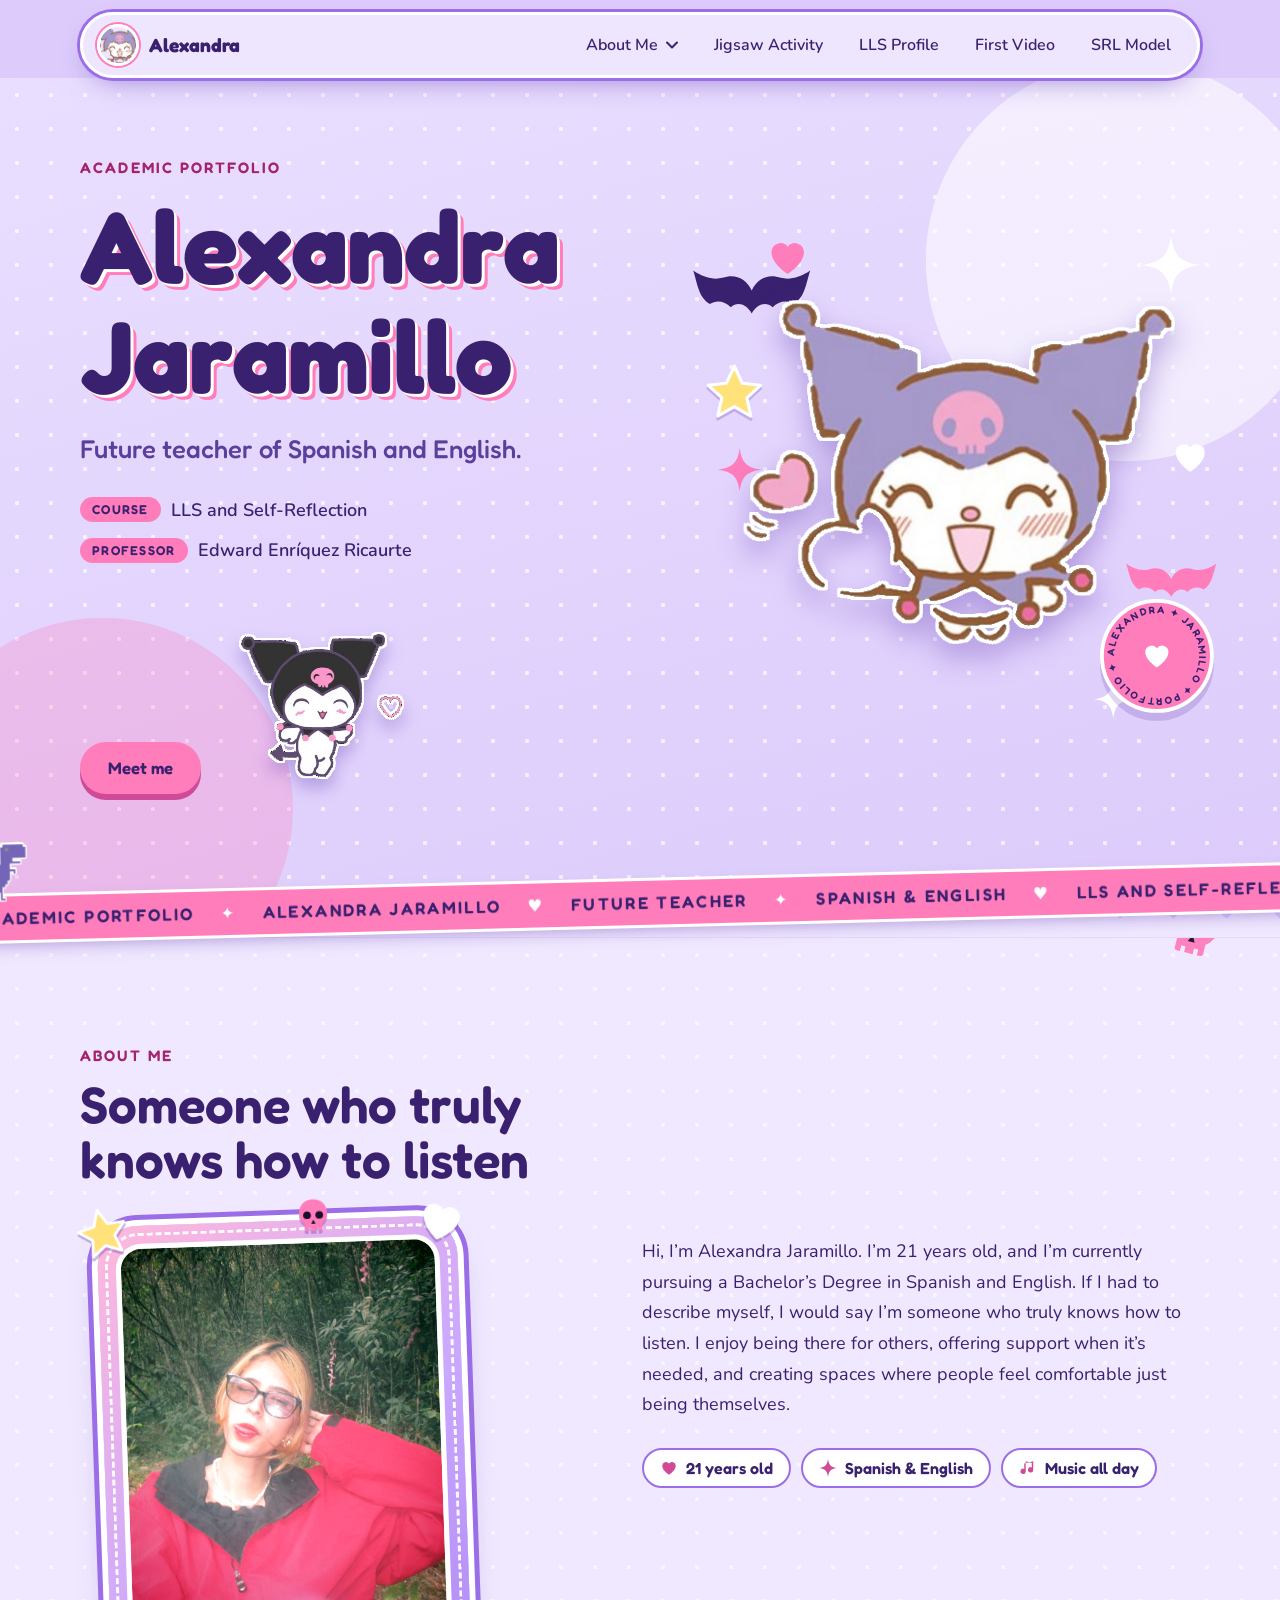
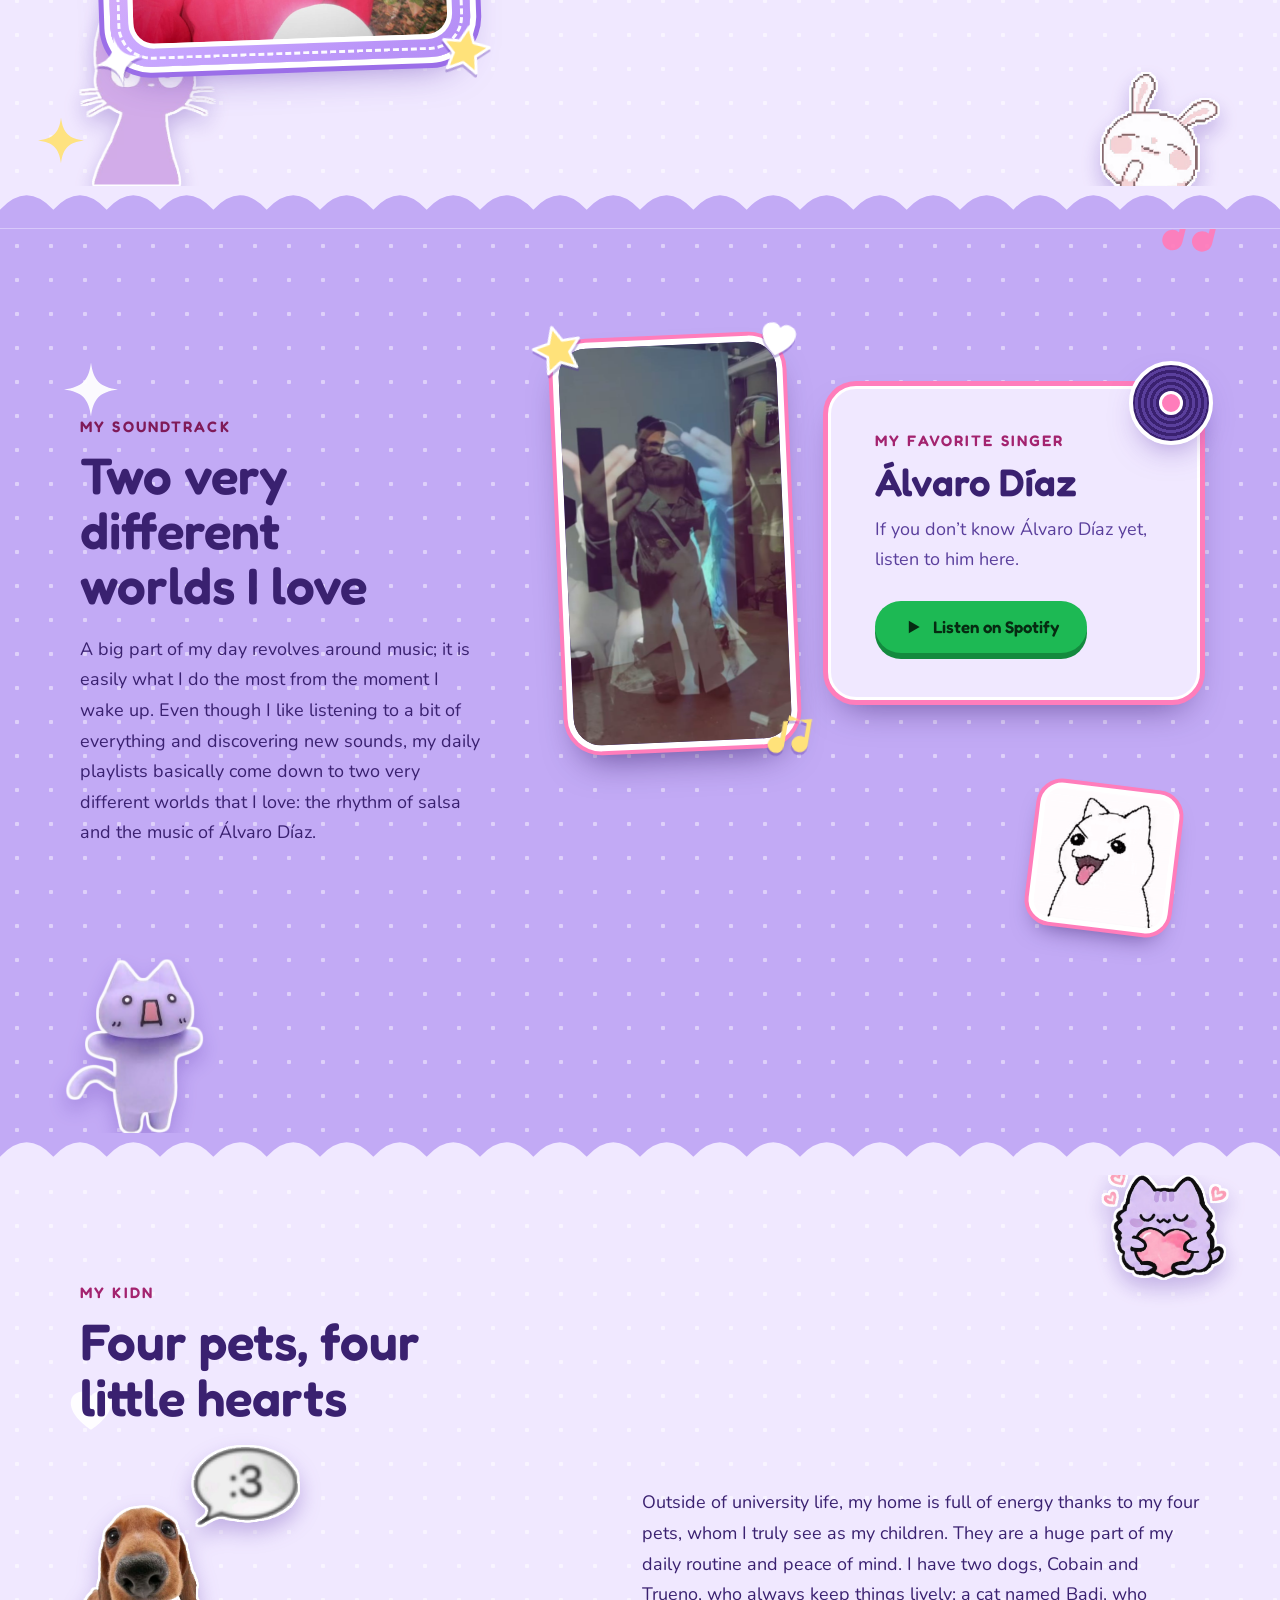
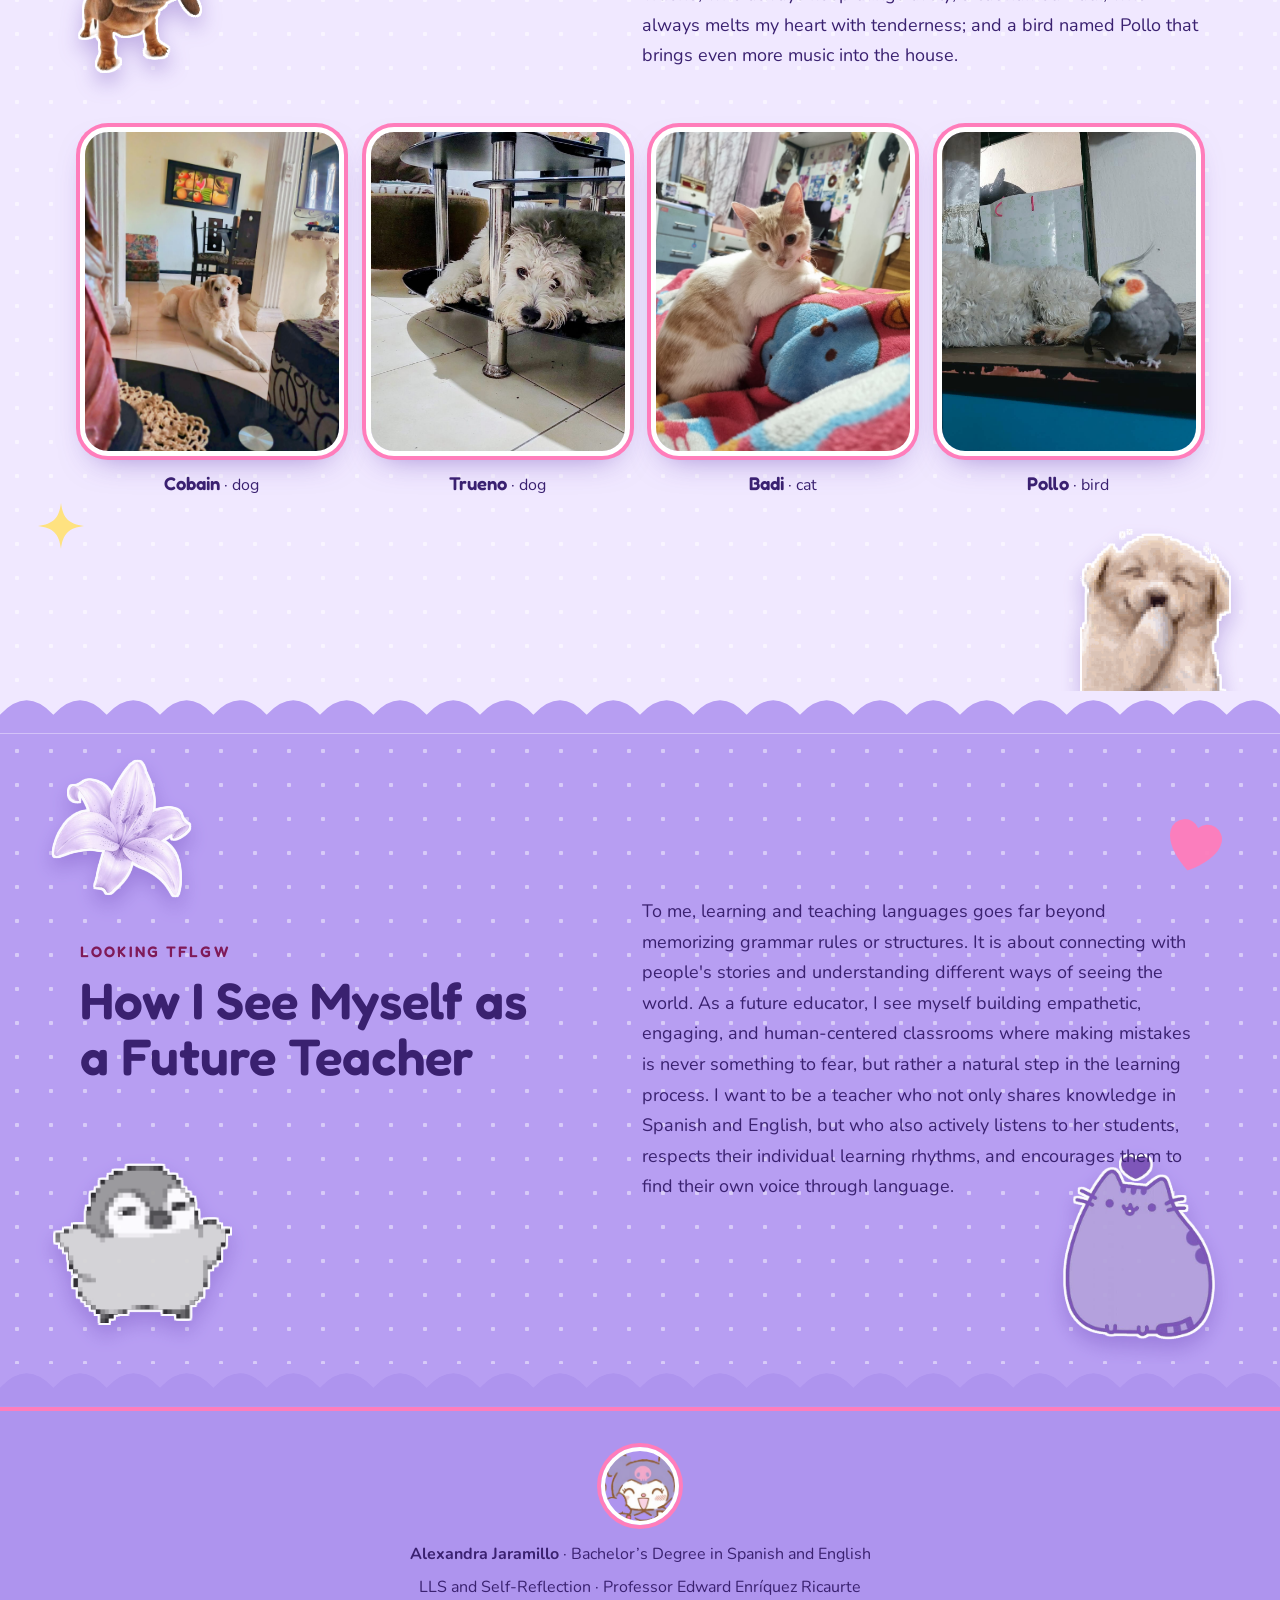
==== commit c945d2a8: "Add Zimmerman SRL page, 11 cut-out stickers, dino ribbon runner, extra-bold animations Co-Authored-B" ====
--- a/index.html
+++ b/index.html
@@ -70,6 +70,7 @@
     <a class="nav-link" href="jigsaw.html"><span class="nl-long">Jigsaw Activity</span><span class="nl-short">Jigsaw</span></a>
     <a class="nav-link" href="profile.html"><span class="nl-long">LLS Profile</span><span class="nl-short">Profile</span></a>
     <a class="nav-link" href="video.html"><span class="nl-long">First Video</span><span class="nl-short">Video</span></a>
+    <a class="nav-link" href="srl.html"><span class="nl-long">SRL Model</span><span class="nl-short">SRL</span></a>
   </nav>
 </header>
 
@@ -105,7 +106,7 @@
     </div>
   </section>
 
-  <div class="ribbon" aria-hidden="true"><div class="ribbon-track"><span>ACADEMIC PORTFOLIO</span><i>✦</i><span>ALEXANDRA JARAMILLO</span><i>♥</i><span>FUTURE TEACHER</span><i>✦</i><span>SPANISH &amp; ENGLISH</span><i>♥</i><span>LLS AND SELF-REFLECTION</span><i>✦</i><span>ACADEMIC PORTFOLIO</span><i>✦</i><span>ALEXANDRA JARAMILLO</span><i>♥</i><span>FUTURE TEACHER</span><i>✦</i><span>SPANISH &amp; ENGLISH</span><i>♥</i><span>LLS AND SELF-REFLECTION</span><i>✦</i></div></div>
+  <div class="ribbon" aria-hidden="true"><div class="ribbon-track"><span>ACADEMIC PORTFOLIO</span><i>✦</i><span>ALEXANDRA JARAMILLO</span><i>♥</i><span>FUTURE TEACHER</span><i>✦</i><span>SPANISH &amp; ENGLISH</span><i>♥</i><span>LLS AND SELF-REFLECTION</span><i>✦</i><span>ACADEMIC PORTFOLIO</span><i>✦</i><span>ALEXANDRA JARAMILLO</span><i>♥</i><span>FUTURE TEACHER</span><i>✦</i><span>SPANISH &amp; ENGLISH</span><i>♥</i><span>LLS AND SELF-REFLECTION</span><i>✦</i></div><span class="dino" aria-hidden="true"><img src="images/dino.png" alt=""></span></div>
   <div class="wave" style="--from:var(--l1);--to:var(--l2)"><svg viewBox="0 0 1440 60" preserveAspectRatio="none"><path d="M0 60V34Q30 -6 60 34Q90 -6 120 34Q150 -6 180 34Q210 -6 240 34Q270 -6 300 34Q330 -6 360 34Q390 -6 420 34Q450 -6 480 34Q510 -6 540 34Q570 -6 600 34Q630 -6 660 34Q690 -6 720 34Q750 -6 780 34Q810 -6 840 34Q870 -6 900 34Q930 -6 960 34Q990 -6 1020 34Q1050 -6 1080 34Q1110 -6 1140 34Q1170 -6 1200 34Q1230 -6 1260 34Q1290 -6 1320 34Q1350 -6 1380 34Q1410 -6 1440 34L1440 60Z"/></svg></div>
 
   <!-- ABOUT -->
@@ -190,8 +191,9 @@
 
   <!-- PETS -->
   <section class="sec pets" id="pets" style="--bg:var(--l2)">
+    <img class="deco gd g-heart-cat" src="images/cat-heart.png" alt="" aria-hidden="true">
     <img class="deco gd g-puppy" src="images/puppy.gif" alt="" aria-hidden="true">
-    <svg class="deco d1" aria-hidden="true"><use href="#paw"/></svg><svg class="deco d2" aria-hidden="true"><use href="#sparkle"/></svg><svg class="deco d4" aria-hidden="true"><use href="#heart"/></svg>
+    <svg class="deco d2" aria-hidden="true"><use href="#sparkle"/></svg><svg class="deco d4" aria-hidden="true"><use href="#heart"/></svg>
     <div class="wrap">
       <div class="split pets-head">
         <div>
@@ -242,6 +244,7 @@
 
   <!-- TEACHER -->
   <section class="sec teacher dark" id="teacher" style="--bg:var(--band2)">
+    <img class="deco gd g-lily" src="images/lily.png" alt="" aria-hidden="true">
     <img class="deco gd g-pusheen" src="images/cat-purple.png" alt="" aria-hidden="true">
     <img class="deco gd g-penguin" src="images/penguin.gif" alt="" aria-hidden="true">
     <svg class="deco d1" aria-hidden="true"><use href="#heart"/></svg>
--- a/styles.css
+++ b/styles.css
@@ -381,8 +381,8 @@
   .stat{padding:26px 16px 18px}
   .nav{padding:6px 8px;gap:6px}
   .nav nav{gap:0}
-  .brand-img{width:36px;height:36px}
-  .nav-link,.dd-btn{padding:0 7px;font-size:.88rem;white-space:nowrap}
+  .brand-img{width:32px;height:32px}
+  .nav-link,.dd-btn{padding:0 5px;font-size:.82rem;white-space:nowrap}
   .dd{position:static}
   .dd-menu{right:0;left:0;top:calc(100% + 10px)}
   .btn{width:100%}
@@ -458,3 +458,97 @@
 .beanie{width:clamp(130px,16vw,200px);height:auto;transform-origin:50% 90%;animation:beanie 3s ease-in-out infinite;filter:drop-shadow(2px 0 0 #fff) drop-shadow(-2px 0 0 #fff) drop-shadow(0 2px 0 #fff) drop-shadow(0 -2px 0 #fff) drop-shadow(0 10px 10px rgba(90,50,170,.3))}
 @keyframes beanie{0%,100%{transform:rotate(-4deg) translateY(0)}50%{transform:rotate(4deg) translateY(-8px)}}
 @media (max-width:900px){.playlist-row{grid-template-columns:1fr;justify-items:center}.beanie{width:150px}.g-kitten{left:0}}
+
+/* ===== More stickers ===== */
+.g-heart-cat{width:clamp(100px,10vw,140px);right:4%;top:8%;animation:heartbeat 1.2s ease-in-out infinite}
+@keyframes heartbeat{0%,100%{transform:scale(1)}15%{transform:scale(1.2)}30%{transform:scale(1)}45%{transform:scale(1.14)}}
+.g-lily{width:clamp(110px,11vw,160px);left:4%;top:7%;transform-origin:50% 100%;animation:lilySway 4.4s ease-in-out infinite}
+@keyframes lilySway{0%,100%{transform:rotate(-14deg)}50%{transform:rotate(14deg)}}
+.g-dragon{width:clamp(130px,13vw,180px);left:5%;bottom:-2px;translate:none;animation:peek 3s ease-in-out infinite}
+@keyframes peek{0%,100%{transform:translateY(14px) rotate(-3deg)}50%{transform:translateY(-10px) rotate(3deg)}}
+.g-tulips{width:clamp(110px,11vw,150px);right:4%;top:8%;animation:gfloat 3.6s ease-in-out infinite}
+.g-umbrella{width:clamp(120px,12vw,165px);left:4%;bottom:-2px;translate:none;animation:peek 3.4s ease-in-out infinite}
+.g-bear{width:clamp(130px,13vw,180px);right:4%;bottom:-2px;translate:none;animation:peek 3.2s ease-in-out infinite}
+.infographics,#story,.srl-evidence{padding-bottom:clamp(160px,15vw,220px)}
+.sparkles3d{position:absolute;left:-26%;top:2%;width:46%;height:auto;animation:twinkle 2.6s ease-in-out infinite;filter:drop-shadow(0 8px 6px rgba(90,50,170,.3))}
+.page-art .sparkles3d{z-index:2}
+.wings-back{position:absolute;left:-20%;top:-30%;width:140%;height:auto;z-index:0;transform-origin:50% 90%;animation:wingFlap 1.2s ease-in-out infinite}
+@keyframes wingFlap{0%,100%{transform:scaleY(1) translateY(0)}50%{transform:scaleY(.6) translateY(16px)}}
+.page-art .page-dance{position:relative;z-index:1}
+.garland{position:absolute;right:2%;top:46px;width:clamp(110px,13vw,170px);height:auto;z-index:0;transform-origin:50% 0;animation:swing 3.2s ease-in-out infinite;pointer-events:none}
+@keyframes swing{0%,100%{transform:rotate(-12deg)}50%{transform:rotate(12deg)}}
+
+/* Dino that runs along the ribbon */
+.ribbon{overflow-x:clip;overflow-y:visible}
+.dino{position:absolute;left:0;bottom:calc(100% - 5px);width:54px;pointer-events:none;z-index:7;animation:dinoRun 15s linear infinite}
+.dino img{width:100%;height:auto;animation:dinoHop 2.1s ease-in-out infinite;filter:brightness(.55) saturate(2.4) drop-shadow(1.5px 0 0 #fff) drop-shadow(-1.5px 0 0 #fff) drop-shadow(0 1.5px 0 #fff) drop-shadow(0 -1.5px 0 #fff)}
+@keyframes dinoRun{from{transform:translateX(-90px)}to{transform:translateX(calc(100vw + 40px))}}
+@keyframes dinoHop{0%,58%,100%{transform:translateY(0)}66%{transform:translateY(-58px) rotate(-8deg)}78%{transform:translateY(0)}83%{transform:translateY(-5px)}88%{transform:translateY(0)}}
+
+/* ===== SRL page ===== */
+.phases{list-style:none;margin:30px 0 0;padding:0;display:grid;grid-template-columns:repeat(5,1fr);gap:26px 18px}
+.phase{position:relative;background:var(--l2);border:3px solid #fff;border-radius:var(--r);padding:36px 16px 20px;box-shadow:0 0 0 4px var(--hot),0 14px 28px -14px rgba(40,15,90,.5);color:var(--ink);text-align:center;transition:transform .25s var(--ease)}
+.phase-n{position:absolute;top:-22px;left:50%;translate:-50% 0;width:46px;height:46px;border-radius:50%;background:var(--hot);color:var(--ink);font:700 1.3rem/40px var(--font-head);border:3px solid #fff;box-shadow:0 4px 0 var(--hot-deep);animation:numPop 2.4s ease-in-out infinite}
+.phase:nth-child(2) .phase-n{animation-delay:.3s}
+.phase:nth-child(3) .phase-n{animation-delay:.6s}
+.phase:nth-child(4) .phase-n{animation-delay:.9s}
+.phase:nth-child(5) .phase-n{animation-delay:1.2s}
+@keyframes numPop{0%,100%{transform:scale(1) rotate(0)}12%{transform:scale(1.3) rotate(-14deg)}24%{transform:scale(1) rotate(0)}}
+.phase h3{font-size:1.15rem;margin:4px 0 8px}
+.phase p{margin:0;font-size:.97rem;color:var(--ink-soft);line-height:1.5}
+@media (hover:hover) and (pointer:fine){.phase:hover{transform:translateY(-8px) rotate(-2deg)}}
+.srl-grid{display:grid;grid-template-columns:.8fr 1.2fr;gap:clamp(26px,4vw,56px);align-items:center;max-width:1000px;margin:0 auto}
+.shot-cards{max-width:360px;margin:0 auto;transform:rotate(-2deg)}
+.song-card h3{margin:0 0 16px}
+.song-frame{margin:0 0 24px;transform:rotate(.8deg)}
+.song-card .btn{margin-top:4px}
+@media (max-width:900px){
+  .phases{grid-template-columns:repeat(2,1fr)}
+  .phase:last-child{grid-column:1/-1}
+  .srl-grid{grid-template-columns:1fr}
+  .garland{opacity:.6;width:90px;top:70px}
+}
+
+/* ===== EXTRA BOLD: everything bigger, bouncier and faster ===== */
+@keyframes hello{0%,100%{transform:translateX(-30px) rotate(-14deg)}50%{transform:translateX(30px) translateY(-20px) rotate(14deg)}}
+@keyframes bob{50%{transform:translateY(-24px) rotate(3deg)}}
+@keyframes twinkle{50%{transform:scale(.3) rotate(70deg);opacity:.5}}
+@keyframes flap{50%{transform:translateY(-20px) scaleY(.55)}}
+@keyframes wiggle2{0%,100%{transform:rotate(14deg) translateY(0)}50%{transform:rotate(-4deg) translateY(-18px)}}
+@keyframes wiggle{0%,100%{transform:rotate(-14deg) translateY(0)}50%{transform:rotate(4deg) translateY(-18px)}}
+@keyframes float{50%{transform:translateY(-16px)}}
+@keyframes gfloat{50%{transform:translateY(-20px) rotate(2deg)}}
+@keyframes hop{0%{transform:translateY(0)}35%{transform:translateY(-52px) rotate(-12deg) scale(1.15)}100%{transform:none}}
+@keyframes jump{0%,100%{transform:translateY(0) scale(1.12,.82)}18%{transform:translateY(0) scale(.92,1.12)}48%{transform:translateY(-86px) scale(.98,1.04)}78%{transform:translateY(0) scale(1.08,.9)}}
+@keyframes puff{0%,100%{transform:translateY(0) scale(1,1)}50%{transform:translateY(-16px) scale(1.12,.92)}}
+@keyframes starsway{0%,100%{transform:rotate(-18deg) scale(1)}50%{transform:rotate(18deg) scale(1.2)}}
+@keyframes flowerSway{0%,100%{transform:rotate(-12deg) scale(1)}50%{transform:rotate(12deg) scale(1.12)}}
+@keyframes beanie{0%,100%{transform:rotate(-9deg) translateY(0)}50%{transform:rotate(9deg) translateY(-20px)}}
+@keyframes noteUp{0%{transform:translate(0,0) rotate(0) scale(.6);opacity:0}15%{opacity:1}100%{transform:translate(60px,-190px) rotate(40deg) scale(1.5);opacity:0}}
+@keyframes chIn{from{opacity:0;transform:translateY(100px) rotate(-30deg) scale(.25)}to{opacity:1;transform:none}}
+@keyframes chHop{40%{transform:translateY(-36px) rotate(10deg) scale(1.3)}}
+@keyframes bachata{
+  0%{transform:translateX(-30px) rotate(-10deg) skewX(8deg) scale(1,1)}
+  12%{transform:translateX(-12px) translateY(-10px) rotate(-6deg) scale(1.08,.9)}
+  25%{transform:translateX(8px) rotate(4deg) skewX(-6deg) scale(.94,1.1)}
+  37%{transform:translateX(30px) rotate(10deg) skewX(-8deg) scale(1,1)}
+  50%{transform:translateX(30px) translateY(-14px) rotate(12deg) scale(1.1,.88)}
+  62%{transform:translateX(12px) rotate(6deg) skewX(6deg) scale(1,1)}
+  75%{transform:translateX(-8px) translateY(-10px) rotate(-4deg) scale(.94,1.1)}
+  87%{transform:translateX(-30px) rotate(-12deg) skewX(8deg) scale(1,1)}
+  100%{transform:translateX(-30px) rotate(-10deg) skewX(8deg) scale(1,1)}
+}
+.rv{transition:opacity 1s ease,translate 1.1s cubic-bezier(.2,1.25,.3,1),scale 1s cubic-bezier(.3,1.9,.5,1),rotate 1s cubic-bezier(.3,1.9,.5,1);transition-delay:var(--rd,0ms)}
+.rv-left{translate:-260px 0}
+.rv-right{translate:260px 0}
+.rv-up{translate:0 160px}
+.rv-zoom{scale:.35}
+.rv-pop{scale:.2;rotate:-30deg}
+.rv-drop{translate:0 -170px;scale:.8}
+.ribbon-track{animation-duration:20s}
+.badge{animation-duration:9s}
+.sidekick{width:66px;height:38px}
+.dance-jump{width:clamp(150px,15vw,200px)}
+.btn:hover{transform:translateY(-4px) scale(1.04)}
+.btn:active{transform:translateY(5px) scale(.95)}
+.wings-back{filter:drop-shadow(2px 0 0 #9B6EE8) drop-shadow(-2px 0 0 #9B6EE8) drop-shadow(0 2px 0 #9B6EE8) drop-shadow(0 -2px 0 #9B6EE8) drop-shadow(0 10px 8px rgba(90,50,170,.25))}
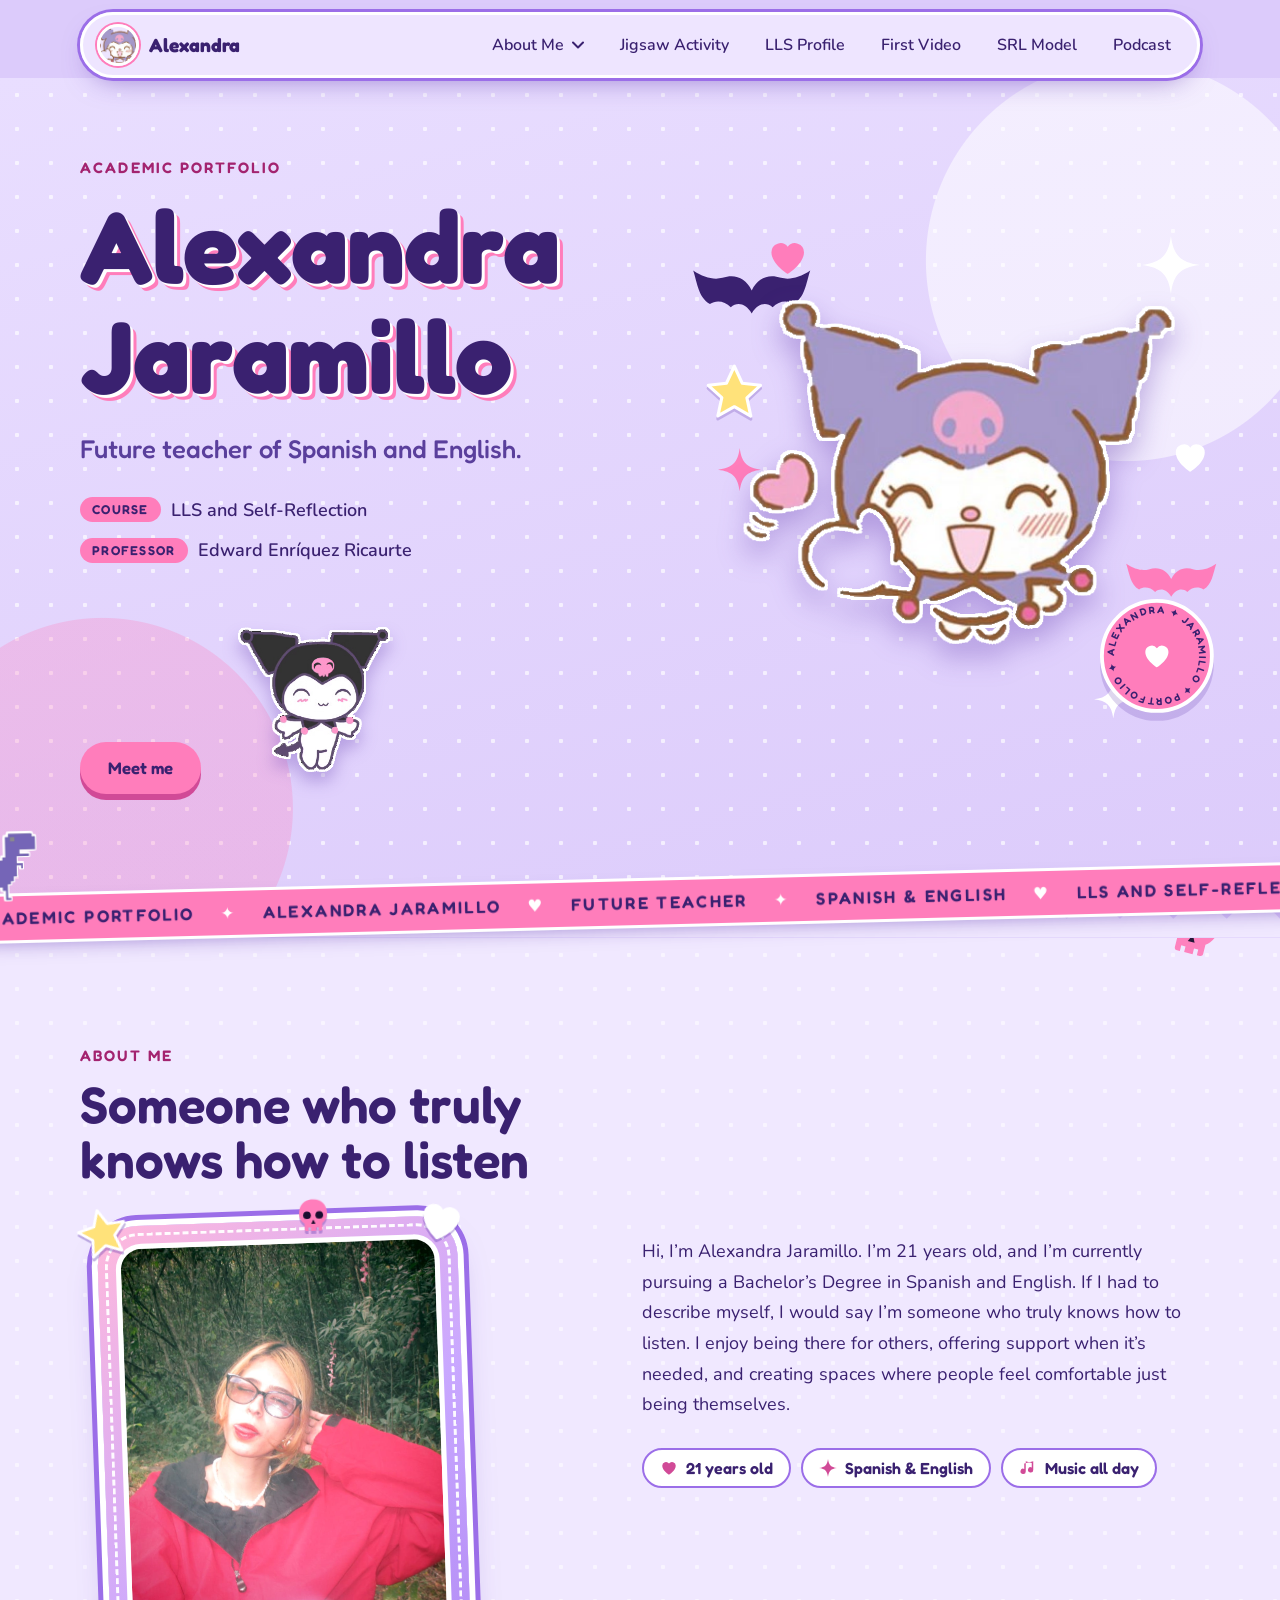
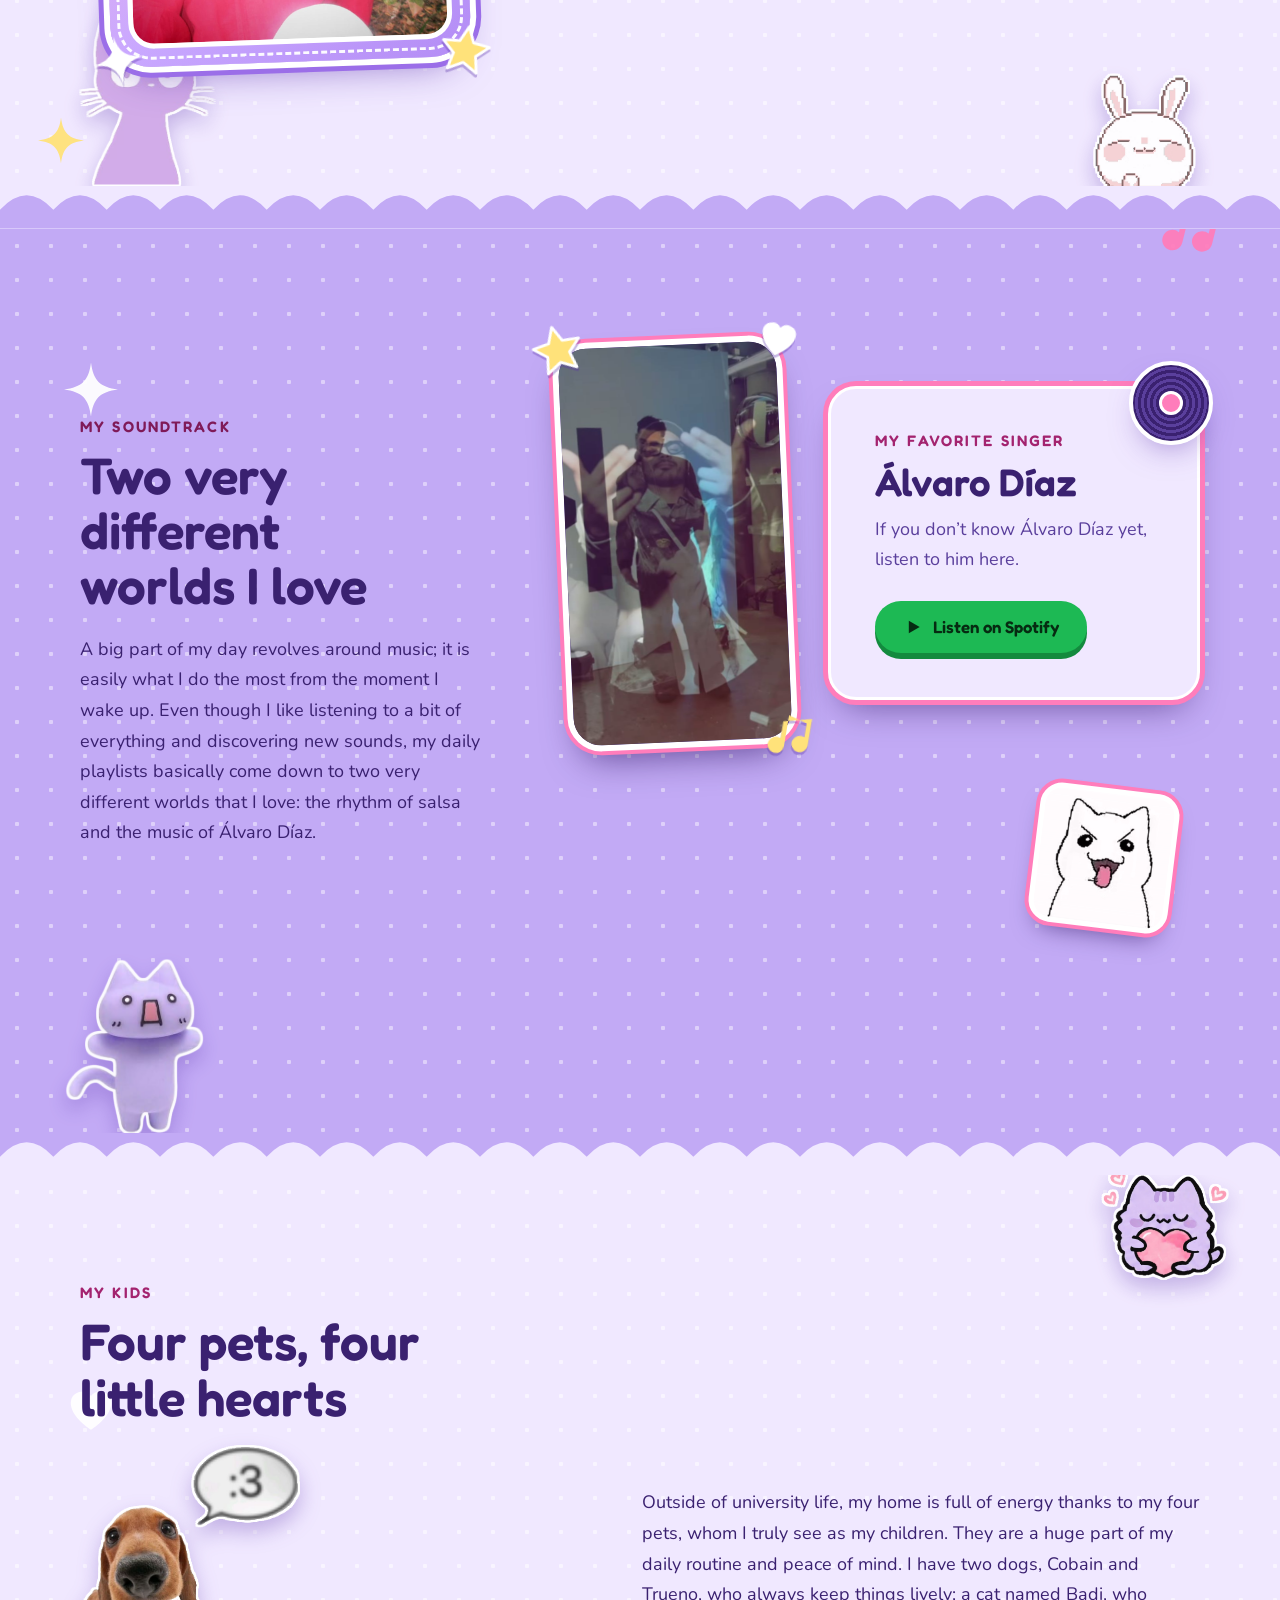
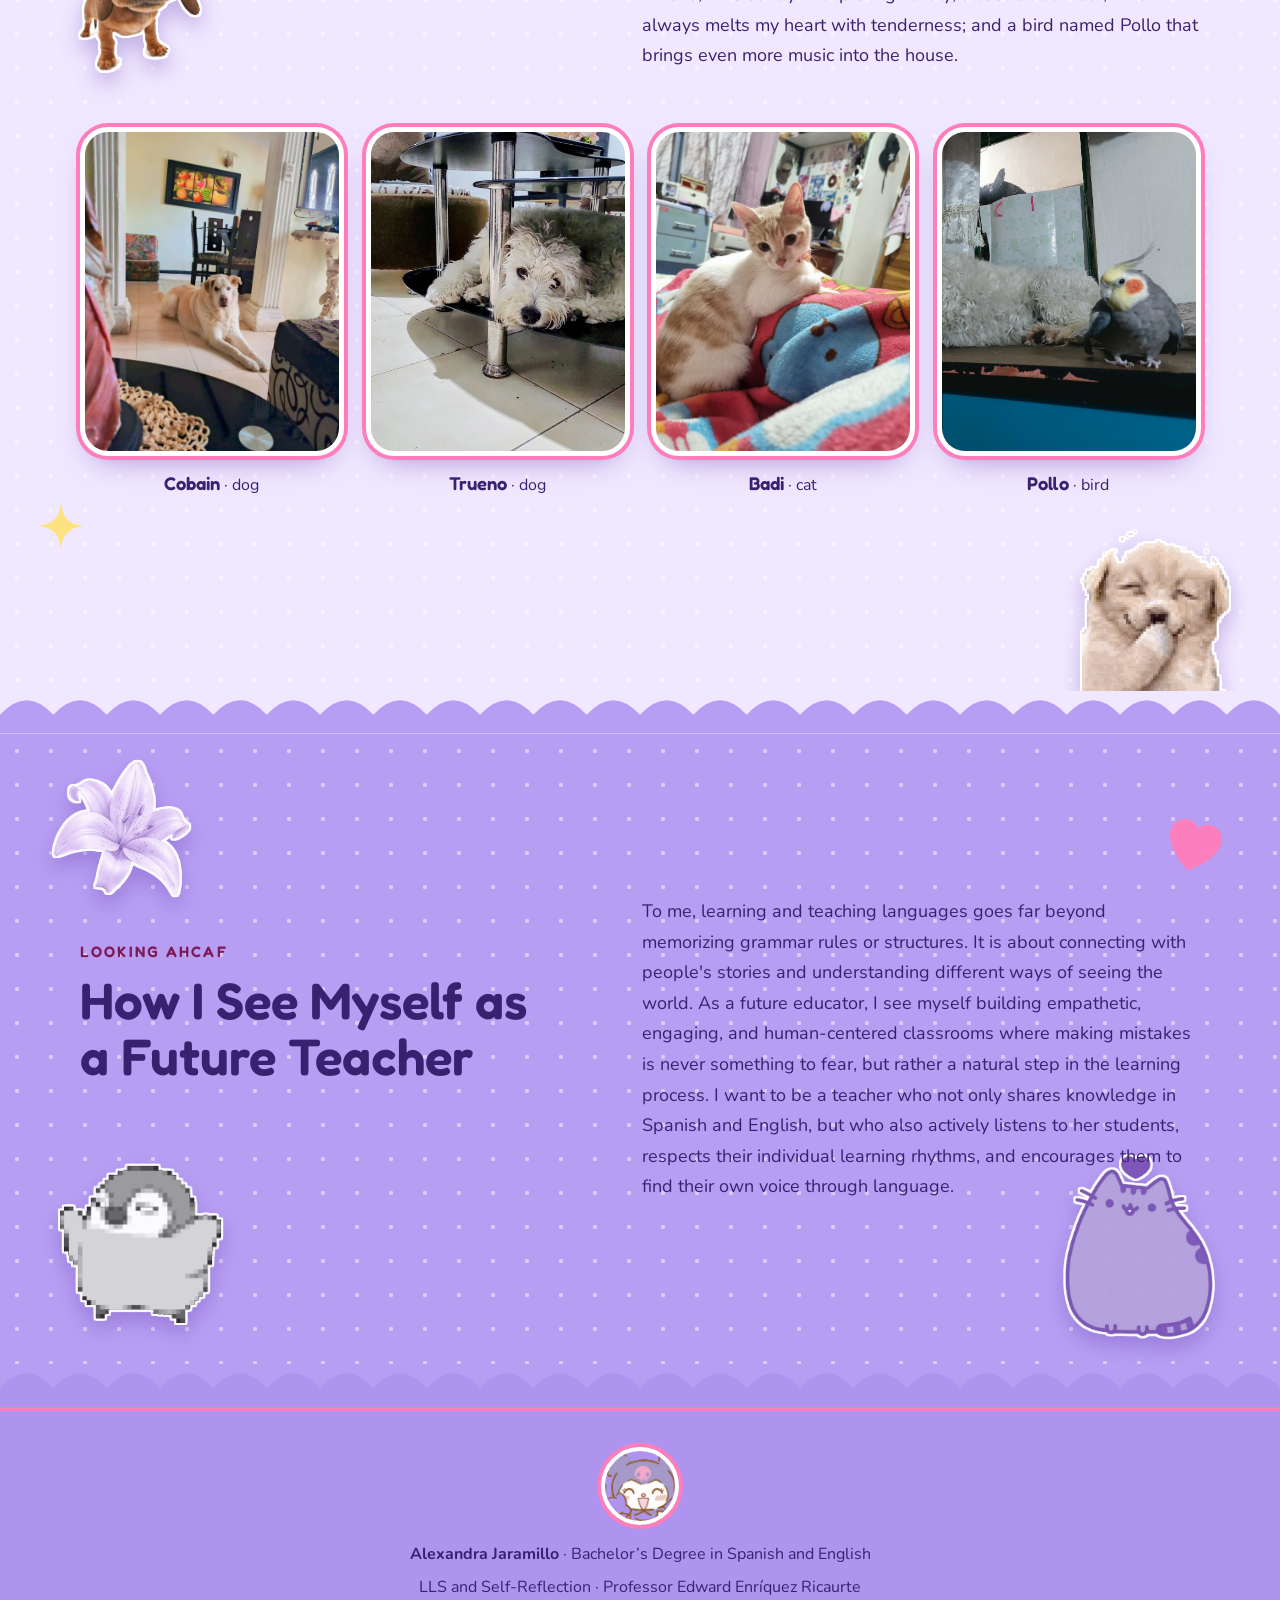
==== commit 1d1e2698: "Add Podcast page, 16 cut-out assets, hamburger menu and another notch of animation Co-Authored-By: C" ====
--- a/index.html
+++ b/index.html
@@ -55,7 +55,8 @@
     <span class="brand-img" aria-hidden="true"></span>
     <span>Alexandra</span>
   </a>
-  <nav aria-label="Main">
+  <button class="nav-burger" type="button" aria-expanded="false" aria-controls="main-nav" aria-label="Open menu"><span></span><span></span><span></span></button>
+  <nav id="main-nav" aria-label="Main">
     <div class="dd">
       <button class="dd-btn" type="button" aria-expanded="false" aria-controls="dd-about">About Me
         <svg viewBox="0 0 12 8" aria-hidden="true"><path d="M1 1.500 6 6.500l5-5" fill="none" stroke="currentColor" stroke-width="2" stroke-linecap="round" stroke-linejoin="round"/></svg>
@@ -71,6 +72,7 @@
     <a class="nav-link" href="profile.html"><span class="nl-long">LLS Profile</span><span class="nl-short">Profile</span></a>
     <a class="nav-link" href="video.html"><span class="nl-long">First Video</span><span class="nl-short">Video</span></a>
     <a class="nav-link" href="srl.html"><span class="nl-long">SRL Model</span><span class="nl-short">SRL</span></a>
+    <a class="nav-link" href="podcast.html"><span class="nl-long">Podcast</span><span class="nl-short">Podcast</span></a>
   </nav>
 </header>
 
--- a/styles.css
+++ b/styles.css
@@ -407,9 +407,9 @@
 .btn{transition:transform .15s var(--ease),box-shadow .15s var(--ease),background .2s,translate .25s var(--ease)}
 .car-btn{transition:transform .15s var(--ease),box-shadow .15s var(--ease),opacity .2s,translate .25s var(--ease)}
 .badge{cursor:pointer}
-.hero::after,.page-hero::after{content:"";position:absolute;inset:0;pointer-events:none;z-index:0;background:radial-gradient(circle 240px at var(--sx,-300px) var(--sy,-300px),rgba(255,255,255,.6),rgba(255,255,255,0) 70%)}
+.hero::after,.page-hero::after{content:"";position:absolute;inset:0;pointer-events:none;z-index:0;background:radial-gradient(circle 200px at var(--sx,-300px) var(--sy,-300px),rgba(255,255,255,.3),rgba(255,255,255,0) 70%)}
 .tilt{position:relative;transition:transform .2s ease-out;will-change:transform}
-.tilt::after{content:"";position:absolute;inset:0;border-radius:inherit;pointer-events:none;background:radial-gradient(circle at var(--gx,50%) var(--gy,50%),rgba(255,255,255,.55),rgba(255,255,255,0) 55%);opacity:0;transition:opacity .25s}
+.tilt::after{content:"";position:absolute;inset:0;border-radius:inherit;pointer-events:none;background:radial-gradient(circle at var(--gx,50%) var(--gy,50%),rgba(255,255,255,.27),rgba(255,255,255,0) 55%);opacity:0;transition:opacity .25s}
 .tilt:hover::after{opacity:1}
 .sidekick{position:fixed;left:0;top:0;width:46px;height:26px;z-index:450;pointer-events:none;color:var(--ink);opacity:0;transition:opacity .3s;filter:drop-shadow(1.5px 0 0 #fff) drop-shadow(-1.5px 0 0 #fff) drop-shadow(0 1.5px 0 #fff) drop-shadow(0 -1.5px 0 #fff);will-change:transform}
 .sidekick use{transform-box:fill-box;transform-origin:50% 50%;animation:batflap .3s ease-in-out infinite alternate}
@@ -552,3 +552,93 @@
 .btn:hover{transform:translateY(-4px) scale(1.04)}
 .btn:active{transform:translateY(5px) scale(.95)}
 .wings-back{filter:drop-shadow(2px 0 0 #9B6EE8) drop-shadow(-2px 0 0 #9B6EE8) drop-shadow(0 2px 0 #9B6EE8) drop-shadow(0 -2px 0 #9B6EE8) drop-shadow(0 10px 8px rgba(90,50,170,.25))}
+
+/* ===== SRL: Plan / Monitor / Adjust orbit ===== */
+.orbit{--r:134px;position:relative;width:340px;max-width:100%;aspect-ratio:1;margin:30px 0 0 6px}
+.orbit::before{content:"";position:absolute;inset:6%;border:3px dashed rgba(255,255,255,.9);border-radius:50%;animation:spin 28s linear infinite reverse}
+.orbit::after{content:"";position:absolute;inset:22%;border-radius:50%;background:radial-gradient(circle,rgba(255,255,255,.55),rgba(255,255,255,0) 70%);animation:orbitGlow 3s ease-in-out infinite}
+@keyframes orbitGlow{0%,100%{transform:scale(.9);opacity:.7}50%{transform:scale(1.15);opacity:1}}
+.orbit-ring{position:absolute;inset:0;animation:spin 14s linear infinite}
+.orbit-chip{position:absolute;left:50%;top:50%;width:104px;height:42px;margin:-21px 0 0 -52px;transform:rotate(var(--a)) translateY(calc(var(--r) * -1)) rotate(calc(var(--a) * -1))}
+.orbit-chip span{display:grid;place-items:center;width:100%;height:100%;border-radius:999px;border:3px solid #fff;font:600 1.02rem var(--font-head);color:var(--ink);box-shadow:0 5px 0 rgba(58,33,112,.35);animation:spin 14s linear infinite reverse}
+.c-plan{background:var(--hot)}
+.c-monitor{background:#fff}
+.c-adjust{background:var(--star)}
+.orbit-center{position:absolute;left:50%;top:50%;width:44%;height:auto;translate:-50% -50%;z-index:2;animation:orbitBob 2.8s ease-in-out infinite;filter:drop-shadow(2px 0 0 #fff) drop-shadow(-2px 0 0 #fff) drop-shadow(0 2px 0 #fff) drop-shadow(0 -2px 0 #fff) drop-shadow(0 12px 10px rgba(40,15,90,.35))}
+@keyframes orbitBob{0%,100%{transform:translateY(0) rotate(-6deg) scale(1)}50%{transform:translateY(-16px) rotate(6deg) scale(1.06)}}
+.orbit-spark{position:absolute;right:-4%;top:-2%;width:22%;height:auto;animation:twinkle 2.4s ease-in-out infinite;z-index:3;filter:drop-shadow(0 6px 6px rgba(40,15,90,.3))}
+.orbit-heart{position:absolute;width:30px;height:30px;color:var(--hot);animation:heartbeat 1.3s ease-in-out infinite}
+.orbit-heart.oh1{left:2%;top:14%}
+.orbit-heart.oh2{right:8%;bottom:8%;color:var(--star);animation-delay:.5s}
+@media (max-width:620px){.orbit{--r:112px;width:290px;margin-inline:auto}.orbit-chip{width:92px;margin-left:-46px}.orbit-chip span{font-size:.92rem}}
+
+
+/* ===== Podcast page ===== */
+.eq{display:inline-flex;align-items:flex-end;gap:5px;height:46px;margin-top:22px}
+.eq i{display:block;width:10px;height:100%;border-radius:6px;background:linear-gradient(var(--hot),var(--purple));transform-origin:50% 100%;animation:eqBounce .7s ease-in-out infinite alternate}
+.eq i:nth-child(2n){animation-duration:.5s;animation-delay:-.2s}
+.eq i:nth-child(3n){animation-duration:.9s;animation-delay:-.45s}
+.eq i:nth-child(4n){animation-duration:.6s;animation-delay:-.1s}
+.eq i:nth-child(5){animation-duration:.45s}
+@keyframes eqBounce{from{transform:scaleY(.15)}to{transform:scaleY(1)}}
+.dark .eq i{background:linear-gradient(#fff,var(--hot))}
+.starpatch{position:absolute;right:-12%;top:-10%;width:36%;height:auto;z-index:2;animation:spin 10s linear infinite;filter:drop-shadow(0 8px 6px rgba(90,50,170,.3))}
+.penguin-hero{position:absolute;left:-22%;bottom:-10%;width:46%;height:auto;z-index:3;filter:drop-shadow(2px 0 0 #fff) drop-shadow(-2px 0 0 #fff) drop-shadow(0 2px 0 #fff) drop-shadow(0 -2px 0 #fff);animation:gfloat 2.6s ease-in-out infinite}
+.g-catblack{width:clamp(120px,12vw,170px);right:5%;bottom:6%;animation:puff 2.8s ease-in-out infinite}
+.g-bearw{width:clamp(100px,10vw,140px);right:7%;top:6%;animation:gfloat 3s ease-in-out infinite}
+.g-glass{width:clamp(90px,10vw,130px);right:5%;top:6%;animation:heartbeat 1.3s ease-in-out infinite}
+.g-sad{left:-3%;bottom:-30px;width:clamp(100px,12vw,150px);z-index:3;animation:gfloat 3.6s ease-in-out infinite}
+.mascot{width:clamp(130px,16vw,200px);height:auto;filter:drop-shadow(2px 0 0 #fff) drop-shadow(-2px 0 0 #fff) drop-shadow(0 2px 0 #fff) drop-shadow(0 -2px 0 #fff) drop-shadow(0 10px 10px rgba(90,50,170,.3));animation:gfloat 2.8s ease-in-out infinite}
+.podcast-listen{padding-bottom:clamp(120px,12vw,170px)}
+@media (max-width:900px){.mascot{width:150px}}
+
+/* ===== Menu button (phones and tablets) ===== */
+.nav-burger{display:none;flex:none;width:46px;height:46px;margin-left:auto;border:0;border-radius:50%;background:var(--hot);cursor:pointer;padding:0;position:relative;box-shadow:0 4px 0 var(--hot-deep);transition:transform .15s var(--ease),box-shadow .15s var(--ease)}
+.nav-burger:active{transform:translateY(3px);box-shadow:0 1px 0 var(--hot-deep)}
+.nav-burger span{position:absolute;left:12px;right:12px;height:3px;border-radius:3px;background:var(--ink);transition:transform .3s var(--ease),opacity .2s,top .3s var(--ease)}
+.nav-burger span:nth-child(1){top:15px}
+.nav-burger span:nth-child(2){top:22px}
+.nav-burger span:nth-child(3){top:29px}
+.nav.open .nav-burger span:nth-child(1){top:22px;transform:rotate(45deg)}
+.nav.open .nav-burger span:nth-child(2){opacity:0}
+.nav.open .nav-burger span:nth-child(3){top:22px;transform:rotate(-45deg)}
+@media (max-width:1000px){
+  .nav{flex-wrap:wrap;align-items:center;gap:8px;padding:8px 10px 8px 14px}
+  .nav-burger{display:block}
+  .nav nav{display:none;order:3;flex-basis:100%;flex-direction:column;align-items:stretch;gap:2px;padding:8px 2px 6px;max-height:72vh;overflow-y:auto}
+  .nav.open{border-radius:30px}
+  .nav.open nav{display:flex}
+  .nav-link,.dd-btn{justify-content:flex-start;min-height:46px;padding:0 16px;font-size:1.02rem;white-space:normal}
+  .nl-long{display:inline}
+  .nl-short{display:none}
+  .dd{position:static}
+  .dd-btn{pointer-events:none;min-height:34px;color:var(--eyebrow);font:700 .88rem var(--font-head);letter-spacing:.12em;text-transform:uppercase}
+  .dd-btn svg{display:none}
+  .dd-menu{position:static;opacity:1;visibility:visible;transform:none;min-width:0;border:0;box-shadow:none;background:transparent;padding:0 0 6px 10px}
+  .dd-menu::before{display:none}
+  .dd-menu a{padding:10px 14px}
+}
+
+/* ===== ULTRA: one more notch of everything ===== */
+@keyframes hello{0%,100%{transform:translateX(-38px) rotate(-17deg)}50%{transform:translateX(38px) translateY(-26px) rotate(17deg)}}
+@keyframes jump{0%,100%{transform:translateY(0) scale(1.16,.78)}18%{transform:translateY(0) scale(.9,1.16)}48%{transform:translateY(-112px) scale(.96,1.06)}78%{transform:translateY(0) scale(1.1,.86)}}
+@keyframes bob{50%{transform:translateY(-30px) rotate(4deg)}}
+@keyframes gfloat{50%{transform:translateY(-28px) rotate(3deg)}}
+@keyframes peek{0%,100%{transform:translateY(20px) rotate(-5deg)}50%{transform:translateY(-16px) rotate(5deg)}}
+@keyframes puff{0%,100%{transform:translateY(0) scale(1,1)}50%{transform:translateY(-22px) scale(1.16,.88)}}
+@keyframes heartbeat{0%,100%{transform:scale(1)}15%{transform:scale(1.3)}30%{transform:scale(1)}45%{transform:scale(1.2)}}
+@keyframes starsway{0%,100%{transform:rotate(-24deg) scale(1)}50%{transform:rotate(24deg) scale(1.28)}}
+@keyframes flowerSway{0%,100%{transform:rotate(-16deg) scale(1)}50%{transform:rotate(16deg) scale(1.16)}}
+@keyframes beanie{0%,100%{transform:rotate(-12deg) translateY(0)}50%{transform:rotate(12deg) translateY(-26px)}}
+@keyframes lilySway{0%,100%{transform:rotate(-20deg)}50%{transform:rotate(20deg)}}
+@keyframes swing{0%,100%{transform:rotate(-18deg)}50%{transform:rotate(18deg)}}
+@keyframes numPop{0%,100%{transform:scale(1) rotate(0)}12%{transform:scale(1.5) rotate(-20deg)}24%{transform:scale(1) rotate(0)}}
+@keyframes eqBounce{from{transform:scaleY(.1)}to{transform:scaleY(1.15)}}
+@keyframes chHop{40%{transform:translateY(-46px) rotate(12deg) scale(1.4)}}
+.rv-left{translate:-330px 0}
+.rv-right{translate:330px 0}
+.rv-up{translate:0 200px}
+.rv-pop{scale:.1;rotate:-45deg}
+.ribbon-track{animation-duration:15s}
+.dino{width:64px}
+.sidekick{width:76px;height:44px}
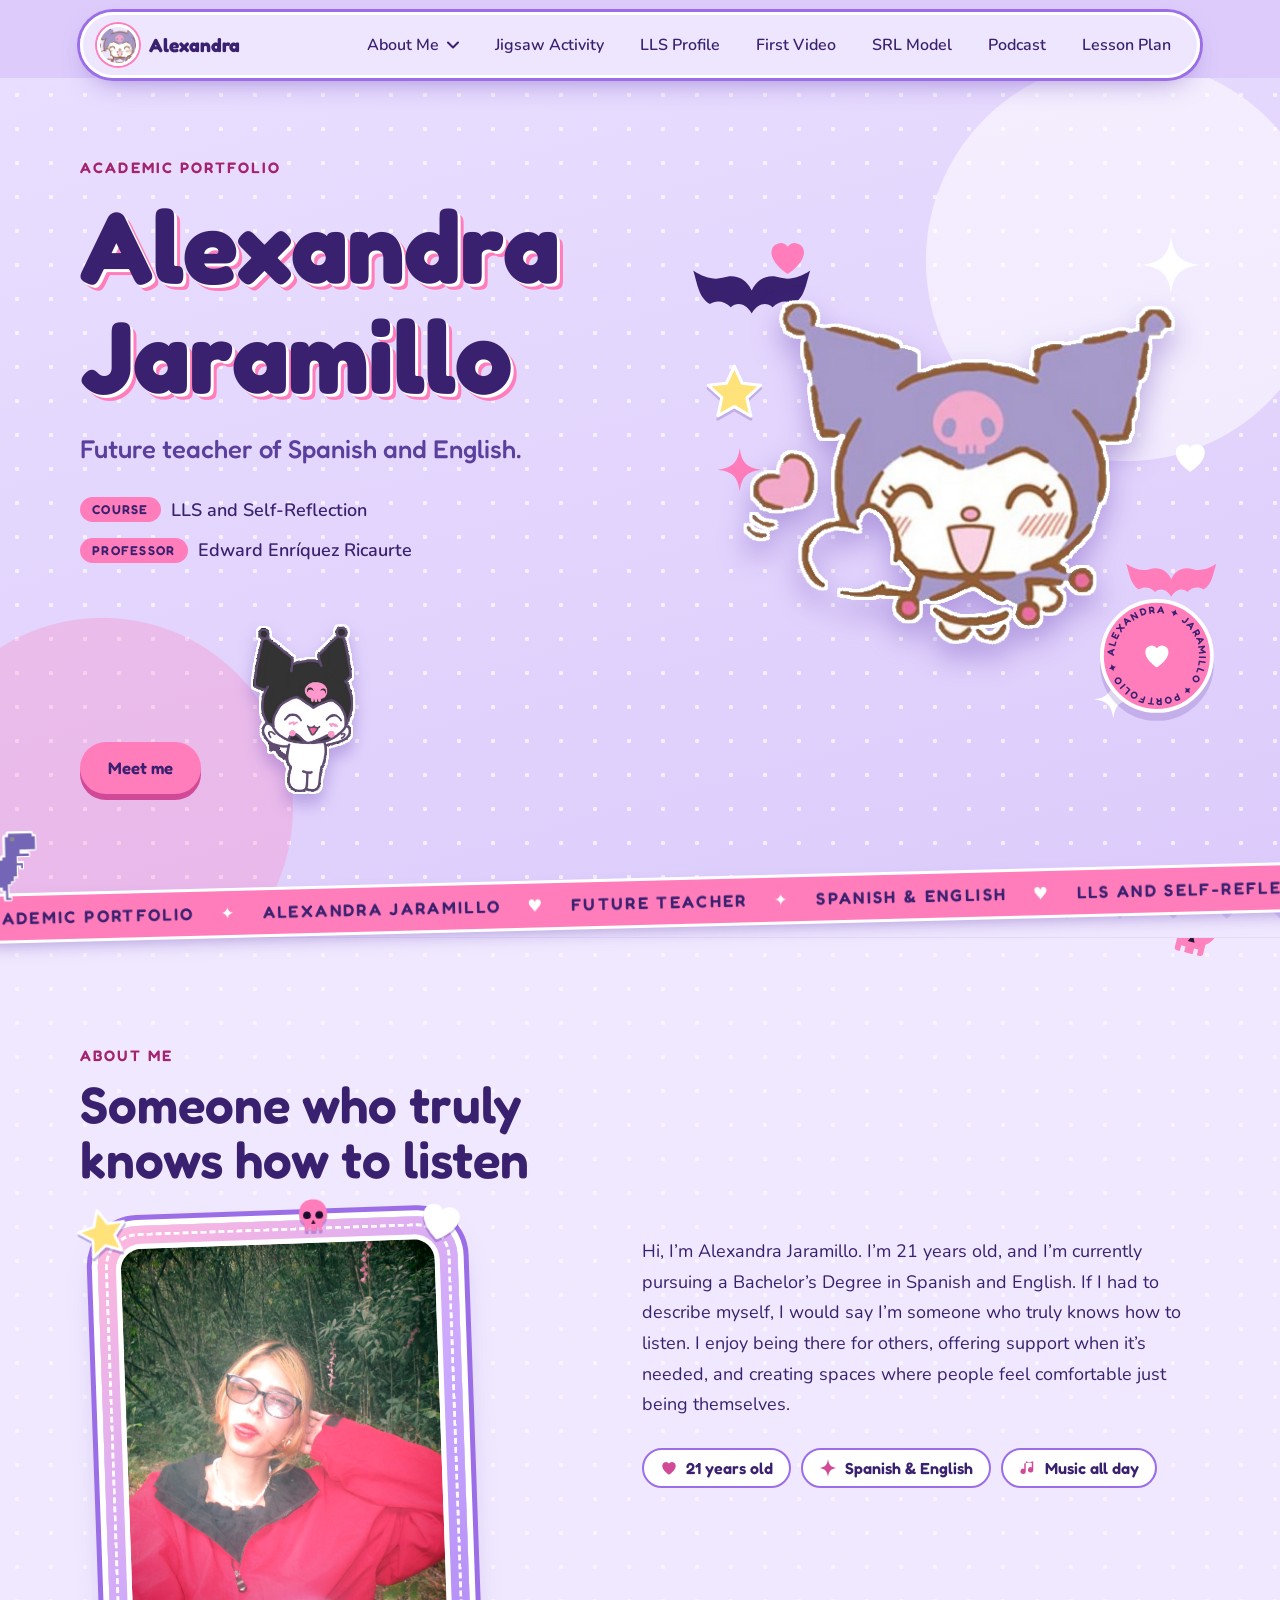
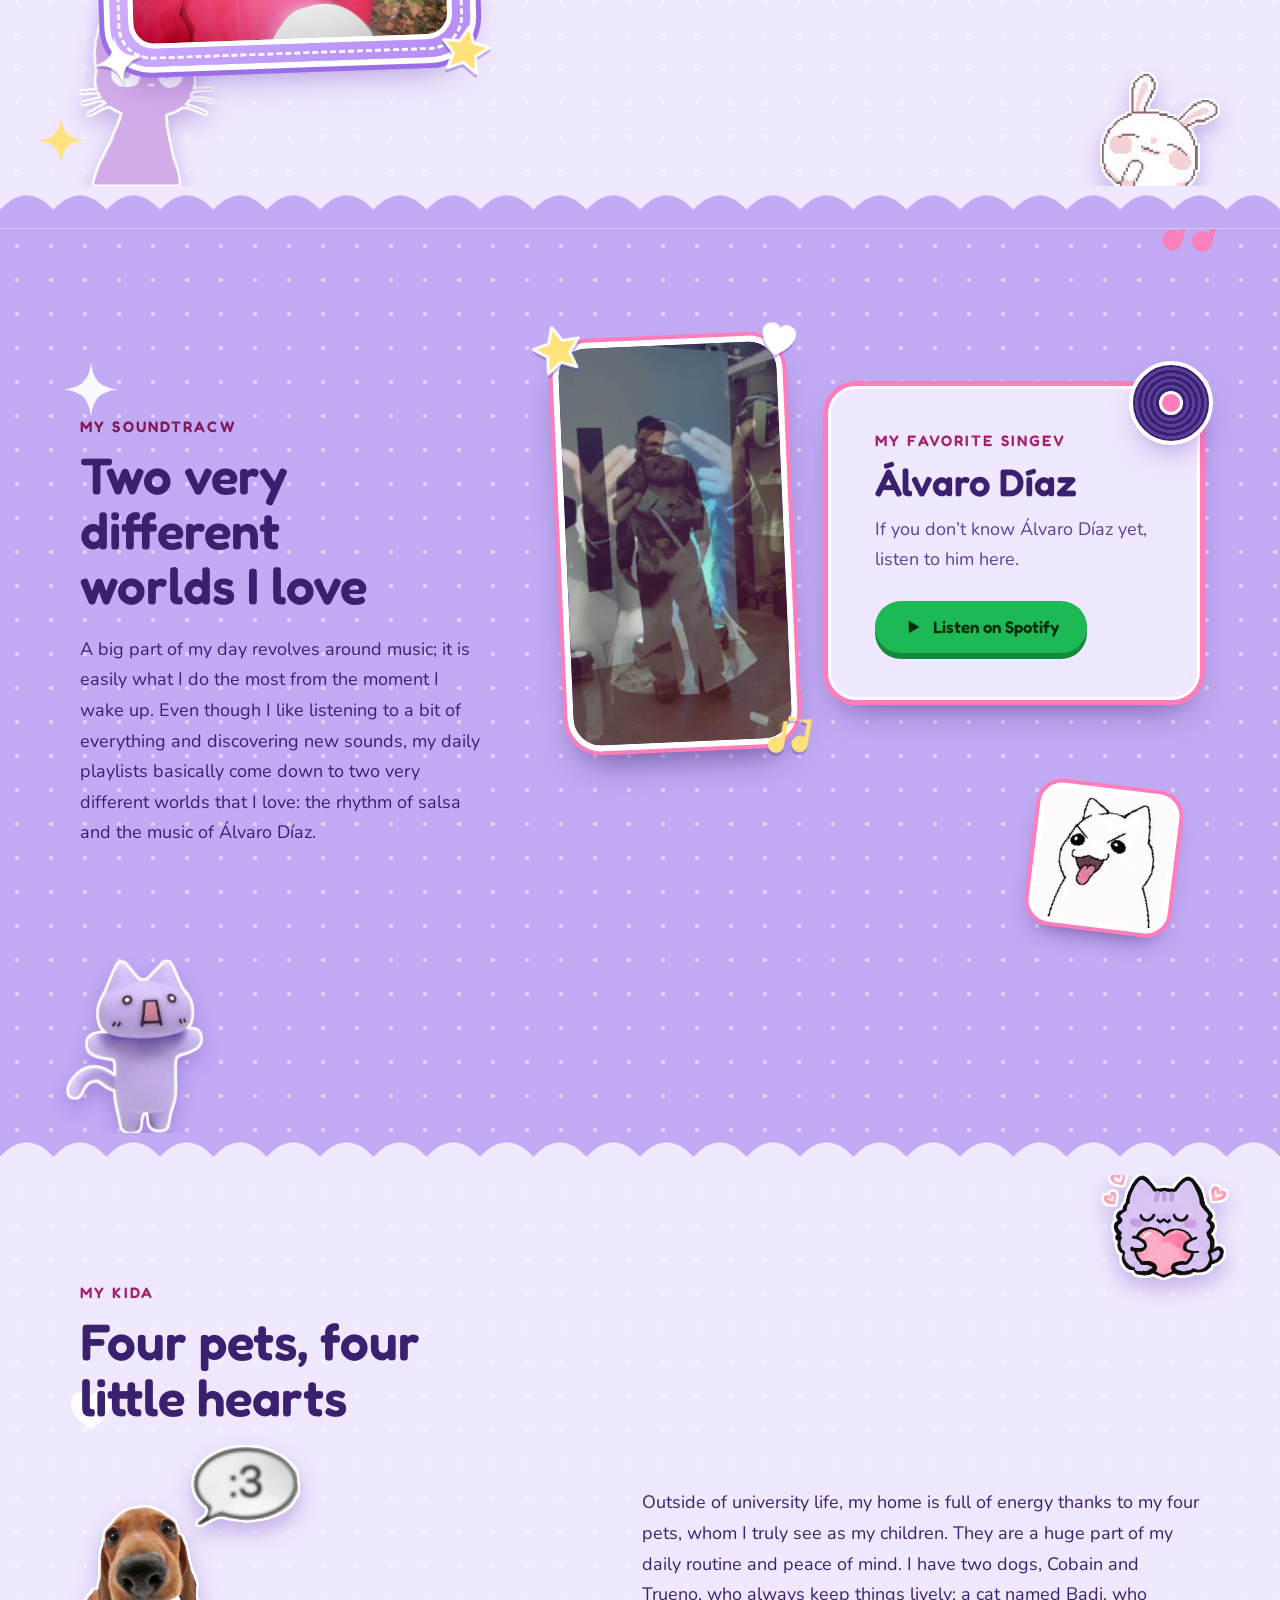
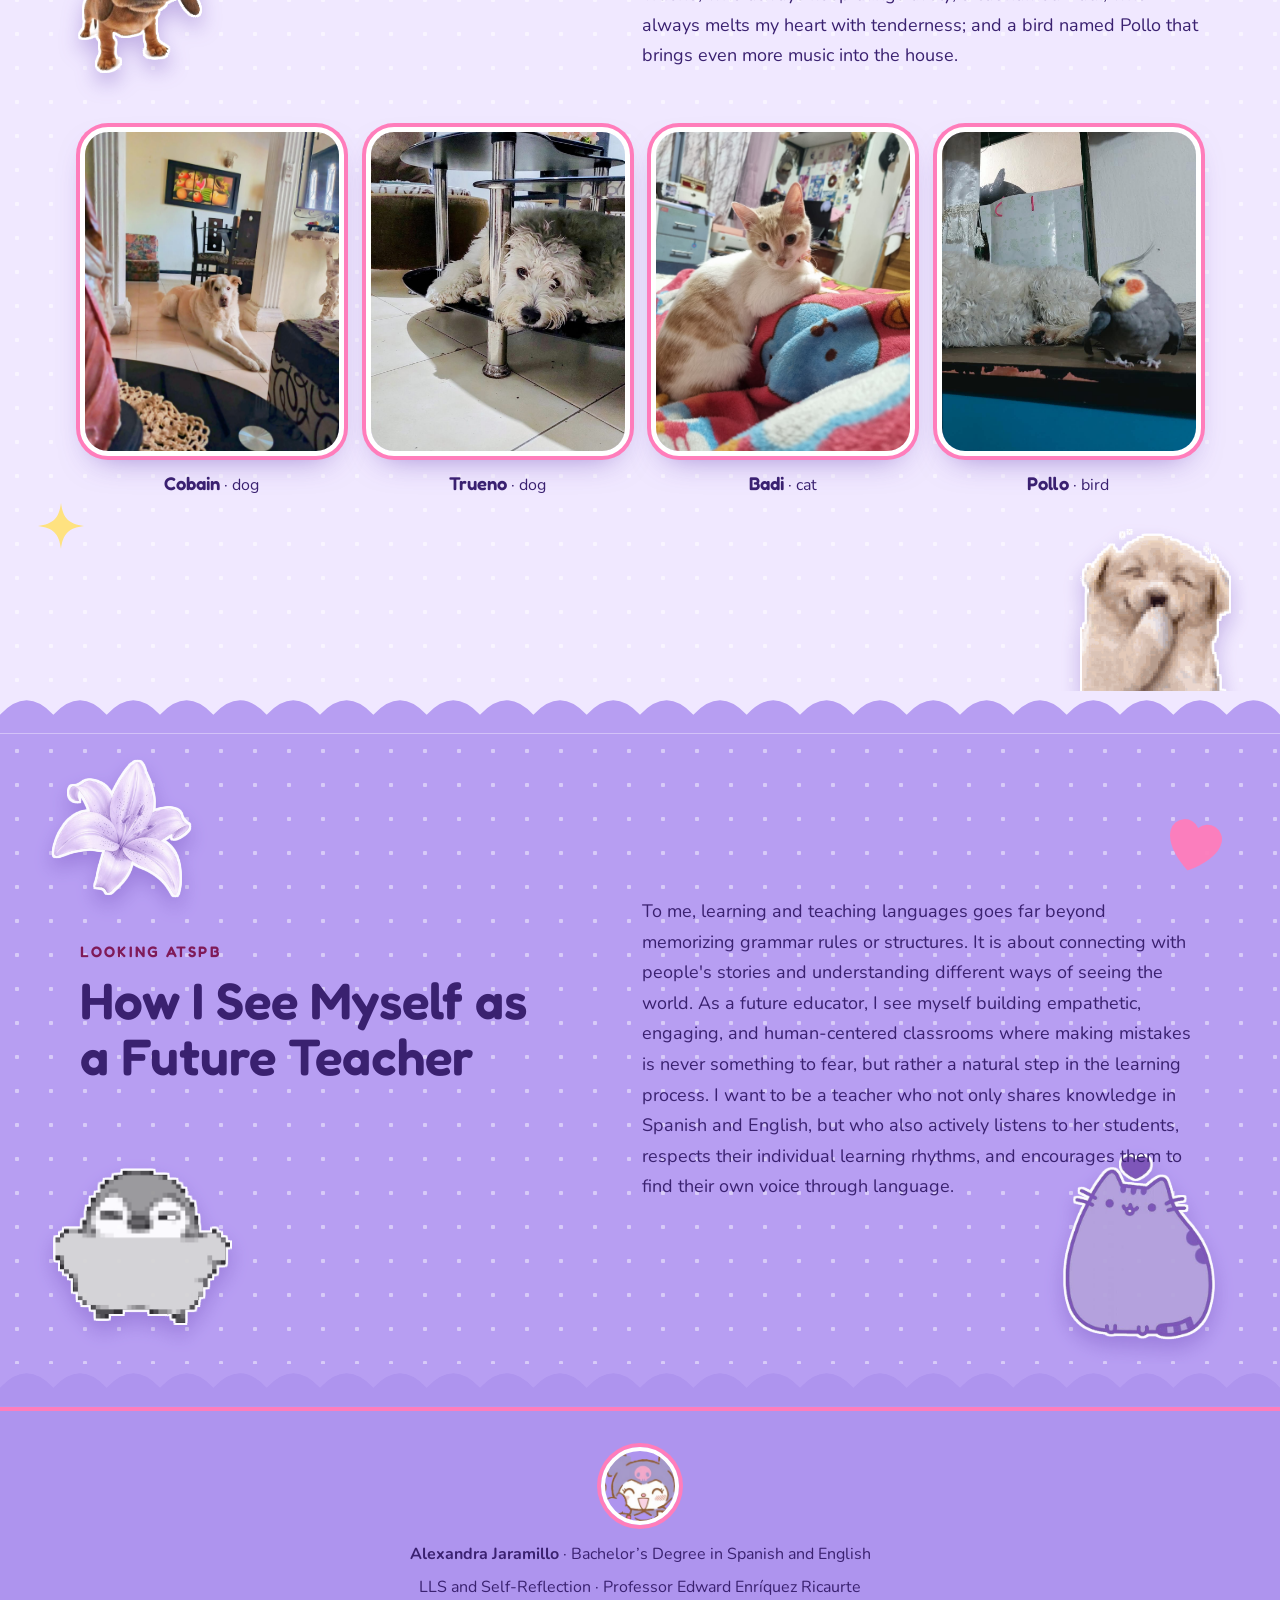
==== commit 110450fe: "Add final Lesson Plan page with stages, plan download, references and farewell closing Co-Authored-B" ====
--- a/index.html
+++ b/index.html
@@ -73,6 +73,7 @@
     <a class="nav-link" href="video.html"><span class="nl-long">First Video</span><span class="nl-short">Video</span></a>
     <a class="nav-link" href="srl.html"><span class="nl-long">SRL Model</span><span class="nl-short">SRL</span></a>
     <a class="nav-link" href="podcast.html"><span class="nl-long">Podcast</span><span class="nl-short">Podcast</span></a>
+    <a class="nav-link" href="lesson.html"><span class="nl-long">Lesson Plan</span><span class="nl-short">Plan</span></a>
   </nav>
 </header>
 
--- a/styles.css
+++ b/styles.css
@@ -642,3 +642,83 @@
 .ribbon-track{animation-duration:15s}
 .dino{width:64px}
 .sidekick{width:76px;height:44px}
+
+
+/* ===== Final page: lesson plan, references and farewell ===== */
+.flutter{position:absolute;left:-22%;top:-8%;width:46%;height:auto;z-index:3;animation:flutterPath 7s ease-in-out infinite}
+@keyframes flutterPath{0%,100%{transform:translate(0,0) rotate(-8deg)}25%{transform:translate(60px,-36px) rotate(12deg)}50%{transform:translate(120px,14px) rotate(-6deg)}75%{transform:translate(46px,56px) rotate(14deg)}}
+.lilac-corner{position:absolute;right:-12%;bottom:-8%;width:38%;height:auto;z-index:3;transform-origin:20% 90%;animation:lilySway 4s ease-in-out infinite}
+.g-catdance{width:clamp(120px,12vw,170px);right:5%;bottom:6%;animation:gfloat 2.6s ease-in-out infinite}
+.g-blob{width:clamp(100px,10vw,140px);right:6%;top:6%;animation:blobSquish 2.2s ease-in-out infinite;transform-origin:50% 100%}
+@keyframes blobSquish{0%,100%{transform:scale(1,1)}50%{transform:scale(1.2,.8) translateY(8px)}}
+.g-kheart{width:clamp(110px,11vw,150px);right:4%;top:6%;animation:heartbeat 1.3s ease-in-out infinite}
+.g-dachsit{width:clamp(120px,12vw,160px);left:4%;bottom:-2px;translate:none;animation:peek 3.2s ease-in-out infinite}
+.lesson-stages{padding-bottom:clamp(140px,13vw,190px)}
+.g-flowerline{width:clamp(150px,16vw,230px);left:3%;bottom:4%;animation:spin 40s linear infinite}
+.g-lilac{width:clamp(100px,10vw,140px);right:5%;top:6%;transform-origin:20% 90%;animation:lilySway 4.2s ease-in-out infinite}
+.g-refstars{width:clamp(90px,9vw,130px);right:5%;top:6%;animation:starsway 3.4s ease-in-out infinite}
+.g-reflily{width:clamp(100px,10vw,150px);left:3%;top:6%;transform-origin:50% 100%;animation:lilySway 4.4s ease-in-out infinite}
+
+/* the four stages */
+.stagebar{display:flex;gap:6px;max-width:1000px;margin:6px auto 44px}
+.stagebar span{display:block;position:relative;height:50px;border-radius:999px;border:3px solid #fff;overflow:hidden;background:#fff;box-shadow:0 0 0 3px var(--purple)}
+.stagebar span:nth-child(1),.stagebar span:nth-child(2),.stagebar span:nth-child(4){flex:10}
+.stagebar span:nth-child(3){flex:20}
+.stagebar i{position:absolute;inset:0;display:grid;place-items:center;font:600 .95rem var(--font-head);font-style:normal;color:var(--ink);transform-origin:0 50%;white-space:nowrap}
+.stagebar span:nth-child(1) i{background:var(--hot)}
+.stagebar span:nth-child(2) i{background:var(--violet)}
+.stagebar span:nth-child(3) i{background:var(--star)}
+.stagebar span:nth-child(4) i{background:var(--lilac)}
+.js .stagebar i{transform:scaleX(0);transition:transform 1.1s cubic-bezier(.3,1.4,.4,1)}
+.js .stagebar span:nth-child(2) i{transition-delay:.3s}
+.js .stagebar span:nth-child(3) i{transition-delay:.6s}
+.js .stagebar span:nth-child(4) i{transition-delay:.9s}
+.js .stagebar.fill i{transform:scaleX(1)}
+.stages{list-style:none;margin:0;padding:0;display:grid;grid-template-columns:repeat(4,1fr);gap:28px 18px}
+.stage{position:relative;background:#fff;border:3px solid #fff;border-radius:var(--r);padding:38px 18px 20px;box-shadow:0 0 0 4px var(--hot),0 14px 28px -14px rgba(40,15,90,.5);color:var(--ink);transition:transform .25s var(--ease)}
+.stage-min{position:absolute;top:-20px;left:50%;translate:-50% 0;background:var(--hot);color:var(--ink);font:700 1rem var(--font-head);padding:6px 16px;border-radius:999px;border:3px solid #fff;box-shadow:0 4px 0 var(--hot-deep);white-space:nowrap;animation:numPop 2.6s ease-in-out infinite}
+.stage:nth-child(2) .stage-min{animation-delay:.4s}
+.stage:nth-child(3) .stage-min{animation-delay:.8s}
+.stage:nth-child(4) .stage-min{animation-delay:1.2s}
+.stage h3{font-size:1.3rem;margin:6px 0 4px;text-align:center}
+.stage-tag{margin:0 0 12px;text-align:center;font:600 .8rem var(--font-head);letter-spacing:.06em;text-transform:uppercase;color:var(--eyebrow)}
+.stage ul{margin:0;padding:0;list-style:none;display:grid;gap:9px}
+.stage li{position:relative;padding-left:22px;font-size:.96rem;line-height:1.45;color:var(--ink-soft)}
+.stage li::before{content:"";position:absolute;left:0;top:.35em;width:13px;height:13px;background:var(--hot);clip-path:path("M6.5 12S0 8 0 4a3.200 3.200 0 0 1 6.500-1.200A3.200 3.200 0 0 1 13 4c0 4-6.500 8-6.500 8z")}
+@media (hover:hover) and (pointer:fine){.stage:hover{transform:translateY(-8px) rotate(-1.5deg)}}
+.plan-card{max-width:620px;margin:0 auto}
+.plan-card h3{font-size:clamp(1.3rem,2.4vw,1.7rem)}
+
+/* references */
+.refs{list-style:none;margin:0;padding:0;display:grid;gap:18px;max-width:880px;margin-inline:auto}
+.ref{display:grid;grid-template-columns:auto 1fr;gap:18px;align-items:start;background:#fff;border:3px solid #fff;border-radius:24px;padding:20px 24px;box-shadow:0 0 0 4px var(--purple),0 12px 24px -14px rgba(40,15,90,.5);color:var(--ink);transition:transform .25s var(--ease)}
+.ref-n{display:grid;place-items:center;width:42px;height:42px;border-radius:50%;background:var(--hot);color:var(--ink);font:700 1.15rem var(--font-head);border:3px solid #fff;box-shadow:0 3px 0 var(--hot-deep)}
+.ref p{margin:0;padding-left:1.6em;text-indent:-1.6em;line-height:1.6}
+@media (hover:hover) and (pointer:fine){.ref:hover{transform:translateX(10px) rotate(-.6deg)}}
+
+/* the farewell */
+.closing{position:relative;overflow:hidden;background:var(--bg);padding:clamp(70px,10vw,130px) 0 clamp(50px,7vw,90px);text-align:center;background-image:radial-gradient(circle at 15% 25%,rgba(255,125,187,.35) 0 160px,transparent 161px),radial-gradient(circle at 88% 70%,rgba(255,255,255,.55) 0 200px,transparent 201px),radial-gradient(rgba(255,255,255,.55) 2px,transparent 2.5px);background-size:auto,auto,34px 34px}
+.closing-inner{position:relative;z-index:1}
+.bye-wave{display:block;width:clamp(180px,24vw,300px);height:auto;margin:0 auto 18px;transform-origin:50% 92%;animation:hello 2s ease-in-out infinite;filter:drop-shadow(3px 0 0 #fff) drop-shadow(-3px 0 0 #fff) drop-shadow(0 3px 0 #fff) drop-shadow(0 -3px 0 #fff) drop-shadow(0 14px 14px rgba(90,50,170,.35))}
+.closing-title{font-size:clamp(2.8rem,8vw,6rem);text-shadow:3px 3px 0 #fff,6px 6px 0 var(--hot);text-wrap:balance}
+.closing-text{max-width:560px;margin:20px auto 30px;font:500 clamp(1.1rem,2vw,1.4rem)/1.5 var(--font-head);color:var(--ink-soft)}
+.closing-actions{display:flex;flex-wrap:wrap;gap:18px;justify-content:center}
+button.btn{font-family:var(--font-head)}
+.btn.alt{background:#fff;box-shadow:0 6px 0 var(--purple)}
+.btn.alt:hover{box-shadow:0 8px 0 var(--purple)}
+.btn.alt:active{box-shadow:0 2px 0 var(--purple)}
+.bye-butterflies{position:absolute;left:6%;top:14%;width:clamp(100px,12vw,170px);height:auto;z-index:1;animation:flutterPath 7s ease-in-out infinite}
+.parade{display:flex;flex-wrap:wrap;justify-content:center;align-items:flex-end;gap:clamp(4px,1.4vw,18px);margin-top:54px}
+.parade img{width:clamp(60px,9vw,118px);height:auto;filter:drop-shadow(2px 0 0 #fff) drop-shadow(-2px 0 0 #fff) drop-shadow(0 2px 0 #fff) drop-shadow(0 -2px 0 #fff);animation:paradeHop 1.1s ease-in-out infinite;animation-delay:calc(var(--i) * .14s)}
+@keyframes paradeHop{0%,100%{transform:translateY(0) scale(1.08,.9)}40%{transform:translateY(-52px) scale(.94,1.1)}70%{transform:translateY(0) scale(1.04,.95)}}
+@media (max-width:900px){
+  .stages{grid-template-columns:repeat(2,1fr)}
+  .stagebar span{height:44px}
+  .stagebar i{font-size:.8rem}
+  .ref{padding:16px 16px}
+}
+@media (max-width:620px){
+  .stages{grid-template-columns:1fr;gap:34px}
+  .stagebar i{font-size:.68rem}
+  .closing-actions .btn{width:100%}
+}
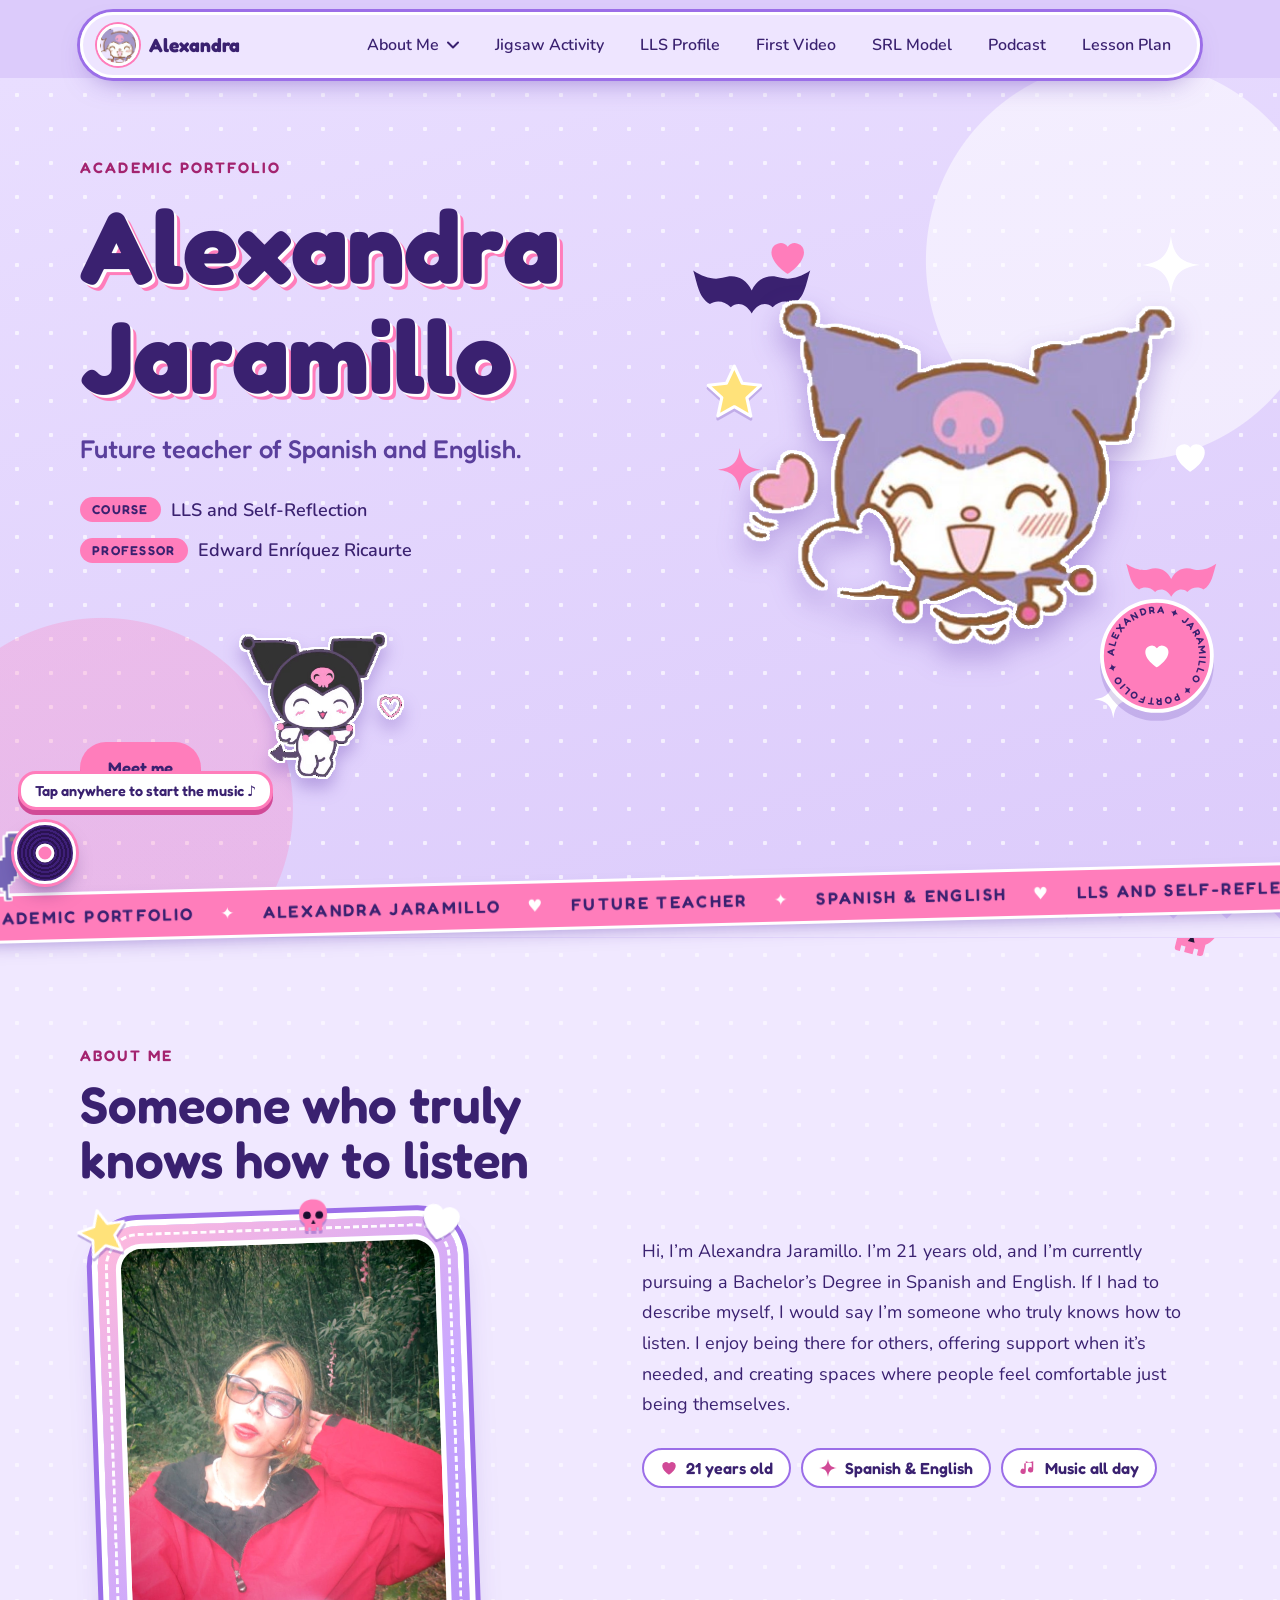
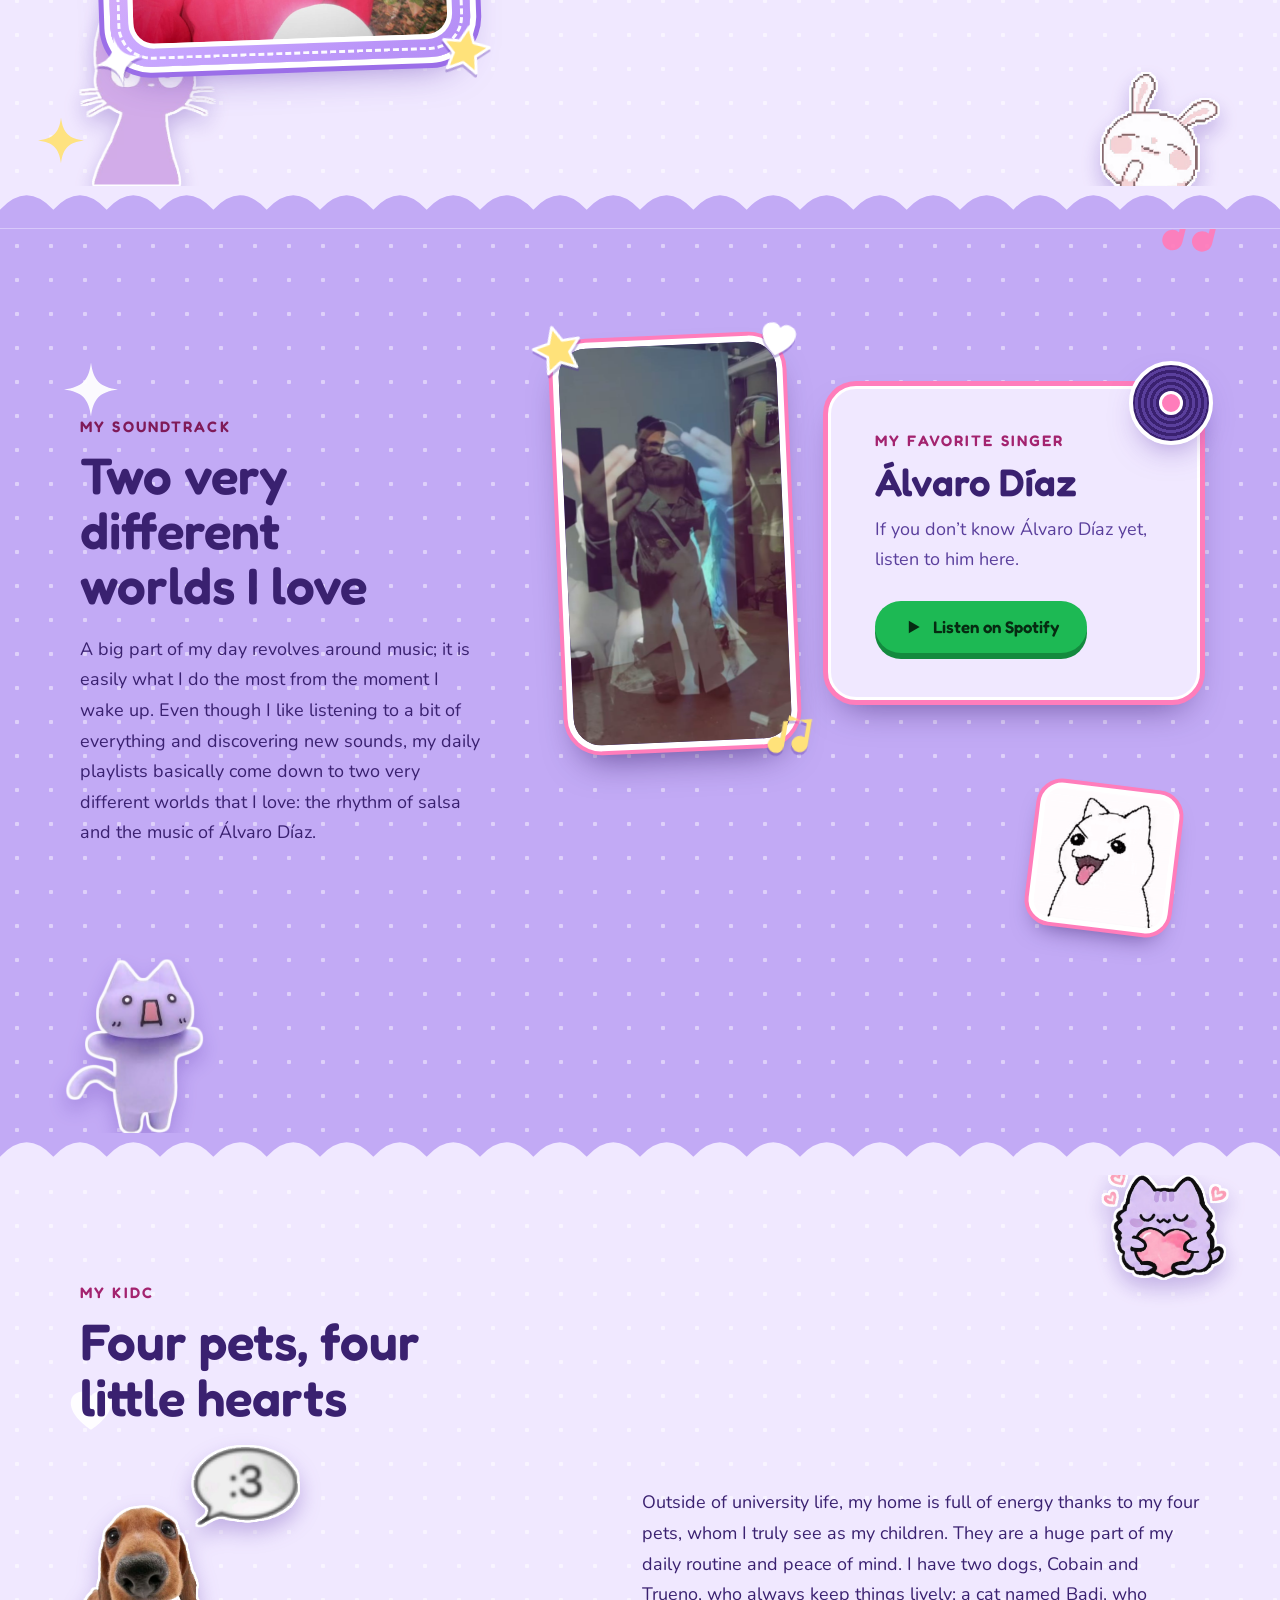
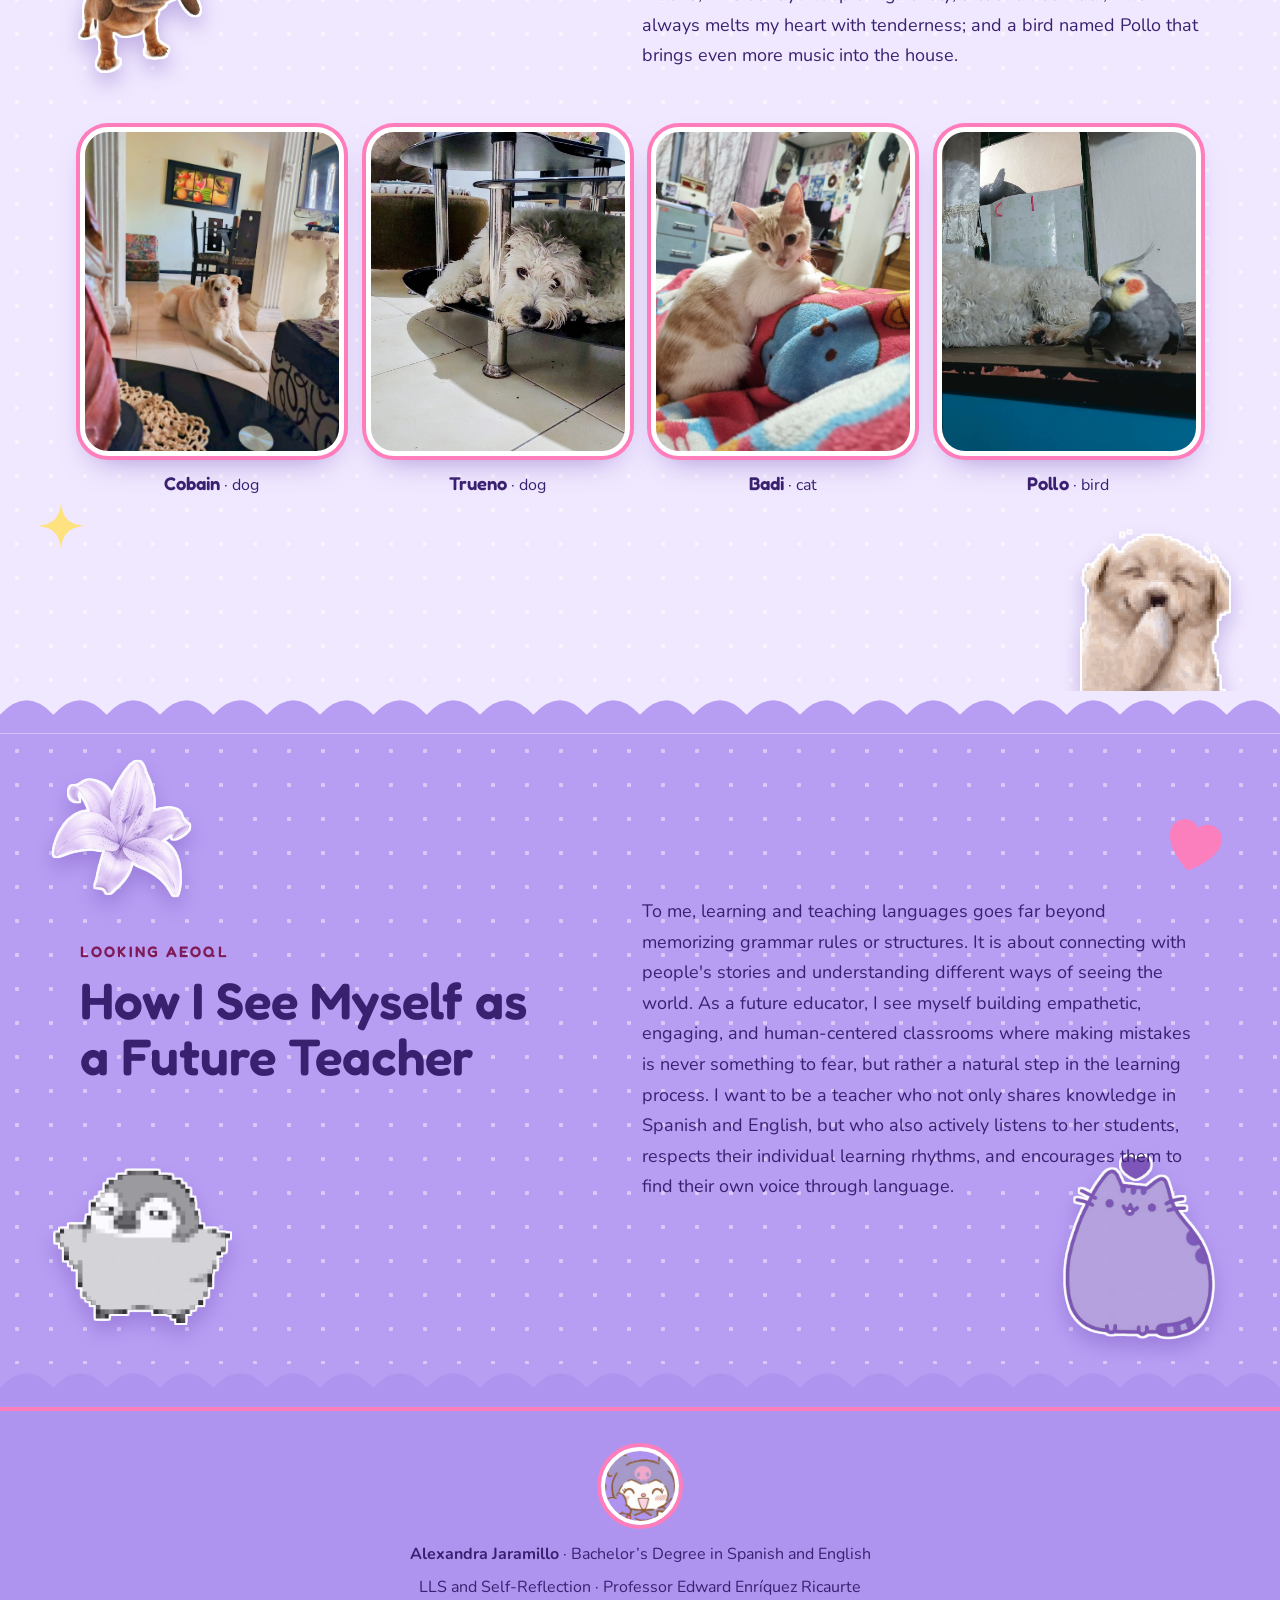
==== commit a1004159: "Add always-on looping background instrumental with a corner volume control Co-Authored-By: Claude So" ====
--- a/index.html
+++ b/index.html
@@ -275,5 +275,6 @@
 
 <script src="script.js"></script>
 <script src="fun.js"></script>
+<script src="music.js"></script>
 </body>
 </html>
--- a/styles.css
+++ b/styles.css
@@ -722,3 +722,73 @@
   .stagebar i{font-size:.68rem}
   .closing-actions .btn{width:100%}
 }
+
+.plan-grid{display:grid;grid-template-columns:repeat(2,1fr);gap:30px;max-width:980px;margin:0 auto}
+.plan-grid .plan-card{max-width:none;margin:0}
+@media (max-width:900px){.plan-grid{grid-template-columns:1fr}}
+
+
+/* ===== Lesson plan: "mistakes are safe" scene (nervous thermometer 5 -> 1, Oops-and-go) ===== */
+.calm{width:340px;max-width:100%;margin:26px 0 0 4px;position:relative}
+.say{position:relative;display:block;width:190px;height:58px;margin:0 0 4px 70px;background:#fff;border:3px solid var(--hot);border-radius:24px;box-shadow:0 5px 0 var(--hot-deep);animation:bubbleWobble 2.2s ease-in-out infinite}
+.say::after{content:"";position:absolute;left:34px;bottom:-17px;width:22px;height:22px;background:#fff;border-right:3px solid var(--hot);border-bottom:3px solid var(--hot);transform:rotate(45deg) skew(8deg,8deg);border-radius:0 0 6px 0}
+.say span{position:absolute;inset:0;display:grid;place-items:center;font:700 1.45rem var(--font-head);color:var(--ink);white-space:nowrap}
+.say-b{opacity:0;color:var(--hot-deep)}
+.say-a{animation:sayA 8s ease-in-out infinite}
+.say-b{animation:sayB 8s ease-in-out infinite}
+@keyframes bubbleWobble{0%,100%{transform:rotate(-3deg) scale(1)}50%{transform:rotate(3deg) scale(1.05)}}
+@keyframes sayA{0%,38%{opacity:1;transform:scale(1)}46%,96%{opacity:0;transform:scale(.5) translateY(10px)}100%{opacity:1;transform:scale(1)}}
+@keyframes sayB{0%,42%{opacity:0;transform:scale(.5) translateY(10px)}50%{opacity:1;transform:scale(1.25)}56%,90%{opacity:1;transform:scale(1)}96%,100%{opacity:0;transform:scale(.5)}}
+.calm-stage{position:relative;height:215px}
+.calm-k{position:absolute;left:50%;bottom:0;width:58%;height:auto;translate:-50% 0;transform-origin:50% 100%;filter:drop-shadow(2px 0 0 #fff) drop-shadow(-2px 0 0 #fff) drop-shadow(0 2px 0 #fff) drop-shadow(0 -2px 0 #fff) drop-shadow(0 12px 10px rgba(40,15,90,.35))}
+.calm-k.happy{opacity:0;animation:calmBob 2.4s ease-in-out infinite,fadeHappy 8s ease-in-out infinite}
+.calm-k.sad{animation:calmShake .9s ease-in-out infinite,fadeSad 8s ease-in-out infinite}
+@keyframes calmBob{0%,100%{transform:translateY(0) rotate(-5deg)}50%{transform:translateY(-22px) rotate(5deg)}}
+@keyframes calmShake{0%,100%{transform:translateX(0) rotate(0)}25%{transform:translateX(-7px) rotate(-3deg)}75%{transform:translateX(7px) rotate(3deg)}}
+@keyframes fadeSad{0%,40%{opacity:1}50%,92%{opacity:0}100%{opacity:1}}
+@keyframes fadeHappy{0%,40%{opacity:0}50%,92%{opacity:1}100%{opacity:0}}
+.calm-spark{position:absolute;right:2%;top:2%;width:20%;height:auto;animation:twinkle 2.4s ease-in-out infinite;filter:drop-shadow(0 6px 6px rgba(40,15,90,.3))}
+.thermo{margin-top:12px}
+.thermo-label{display:block;margin-bottom:8px;font:600 .85rem var(--font-head);letter-spacing:.1em;text-transform:uppercase;color:var(--ink)}
+.thermo-bar{position:relative;height:24px;border-radius:999px;border:3px solid #fff;background:linear-gradient(90deg,#A9E5C3,var(--star) 50%,var(--hot));box-shadow:0 0 0 3px var(--purple)}
+.thermo-marker{position:absolute;top:50%;left:90%;width:34px;height:34px;margin:-17px 0 0 -17px;color:#fff;filter:drop-shadow(0 0 0 var(--ink)) drop-shadow(1.5px 0 0 var(--ink)) drop-shadow(-1.5px 0 0 var(--ink)) drop-shadow(0 1.5px 0 var(--ink)) drop-shadow(0 -1.5px 0 var(--ink));animation:slideMarker 8s cubic-bezier(.45,0,.2,1) infinite}
+@keyframes slideMarker{0%,6%{left:90%;transform:scale(1.1)}40%,88%{left:10%;transform:scale(1)}100%{left:90%;transform:scale(1.1)}}
+.thermo-scale{display:flex;justify-content:space-between;padding:6px 6px 0;font:700 .95rem var(--font-head);color:var(--ink)}
+@media (max-width:900px){.calm{margin-inline:auto}}
+
+
+/* ===== Background music corner widget ===== */
+.mp{position:fixed;left:14px;bottom:14px;z-index:460;display:flex;align-items:center}
+.mp-disc{position:relative;flex:none;width:62px;height:62px;padding:0;border:0;border-radius:50%;background:none;cursor:pointer;transition:transform .2s var(--ease)}
+.mp-disc:hover{transform:scale(1.08)}
+.mp-disc:active{transform:scale(.94)}
+.mp-vinyl{position:absolute;inset:0;display:block;border-radius:50%;border:3px solid #fff;box-shadow:0 0 0 3px var(--hot),0 12px 22px -8px rgba(40,15,90,.65);background:repeating-radial-gradient(circle,#2a1252 0 2px,#3e1f78 2px 4px)}
+.mp.playing .mp-vinyl{animation:spin 3.2s linear infinite}
+.mp-vinyl i{position:absolute;left:50%;top:50%;width:34%;height:34%;translate:-50% -50%;border-radius:50%;background:var(--hot);border:3px solid #fff}
+.mp.muted .mp-disc::after{content:"";position:absolute;left:50%;top:-4px;width:5px;height:70px;margin-left:-2.5px;border-radius:3px;background:#fff;box-shadow:0 0 0 2px var(--hot-deep);transform:rotate(45deg)}
+.mp-note{position:absolute;width:18px;height:18px;color:var(--hot);opacity:0;pointer-events:none}
+.mp.playing .mp-note{animation:mpNote 2.8s ease-out infinite}
+.mp-note.n1{left:46px;top:6px}
+.mp-note.n2{left:10px;top:-2px;color:var(--purple);animation-delay:.9s}
+.mp-note.n3{left:30px;top:0;color:var(--star);animation-delay:1.8s}
+@keyframes mpNote{0%{transform:translate(0,0) rotate(0) scale(.5);opacity:0}15%{opacity:1}100%{transform:translate(18px,-64px) rotate(28deg) scale(1.2);opacity:0}}
+.mp-panel{max-width:0;opacity:0;overflow:hidden;white-space:nowrap;margin-left:0;padding:0;border-radius:24px;background:var(--l2);border:3px solid transparent;box-shadow:none;transition:max-width .45s var(--ease),opacity .25s,margin .3s,padding .3s,border-color .3s}
+.mp:hover .mp-panel,.mp:focus-within .mp-panel,.mp.open .mp-panel{max-width:300px;opacity:1;margin-left:12px;padding:8px 16px 6px 12px;border-color:#fff;box-shadow:0 0 0 3px var(--hot),0 14px 26px -10px rgba(40,15,90,.55)}
+.mp-title{display:block;margin:0 0 2px 4px;font:700 .72rem var(--font-head);letter-spacing:.08em;text-transform:uppercase;color:var(--eyebrow)}
+.mp-row{display:flex;align-items:center;gap:8px}
+.mp-mute{flex:none;display:grid;place-items:center;width:44px;height:44px;border:0;border-radius:50%;background:var(--hot);color:var(--ink);cursor:pointer;box-shadow:0 3px 0 var(--hot-deep);transition:transform .15s var(--ease),box-shadow .15s var(--ease)}
+.mp-mute svg{width:22px;height:22px}
+.mp-mute .ic-off{display:none}
+.mp.muted .mp-mute .ic-off{display:block}
+.mp.muted .mp-mute .ic-on{display:none}
+.mp-mute:active{transform:translateY(2px);box-shadow:0 1px 0 var(--hot-deep)}
+.mp-range{width:150px;min-width:0;height:44px;margin:0;background:none;-webkit-appearance:none;appearance:none;cursor:pointer}
+.mp-range::-webkit-slider-runnable-track{height:6px;border-radius:99px;background:linear-gradient(90deg,var(--hot) var(--fill,0%),rgba(58,33,112,.22) var(--fill,0%))}
+.mp-range::-webkit-slider-thumb{-webkit-appearance:none;width:20px;height:20px;margin-top:-7px;border-radius:50%;background:#fff;border:3px solid var(--hot);box-shadow:0 2px 6px rgba(0,0,0,.3)}
+.mp-range::-moz-range-track{height:6px;border-radius:99px;background:rgba(58,33,112,.22)}
+.mp-range::-moz-range-progress{height:6px;border-radius:99px;background:var(--hot)}
+.mp-range::-moz-range-thumb{width:14px;height:14px;border-radius:50%;background:#fff;border:3px solid var(--hot)}
+.mp-hint{position:absolute;left:4px;bottom:76px;display:none;background:#fff;color:var(--ink);border:3px solid var(--hot);border-radius:18px;padding:8px 14px;font:600 .9rem var(--font-head);white-space:nowrap;box-shadow:0 5px 0 var(--hot-deep);animation:bubbleWobble 2.2s ease-in-out infinite}
+.mp.waiting:not(.muted) .mp-hint{display:block}
+@media (max-width:620px){.mp{left:10px;bottom:10px}.mp-disc{width:56px;height:56px}.mp-hint{font-size:.82rem;bottom:68px}.mp-range{width:120px}}
+@media (prefers-reduced-motion:reduce){.mp.playing .mp-vinyl,.mp.playing .mp-note{animation:none}}
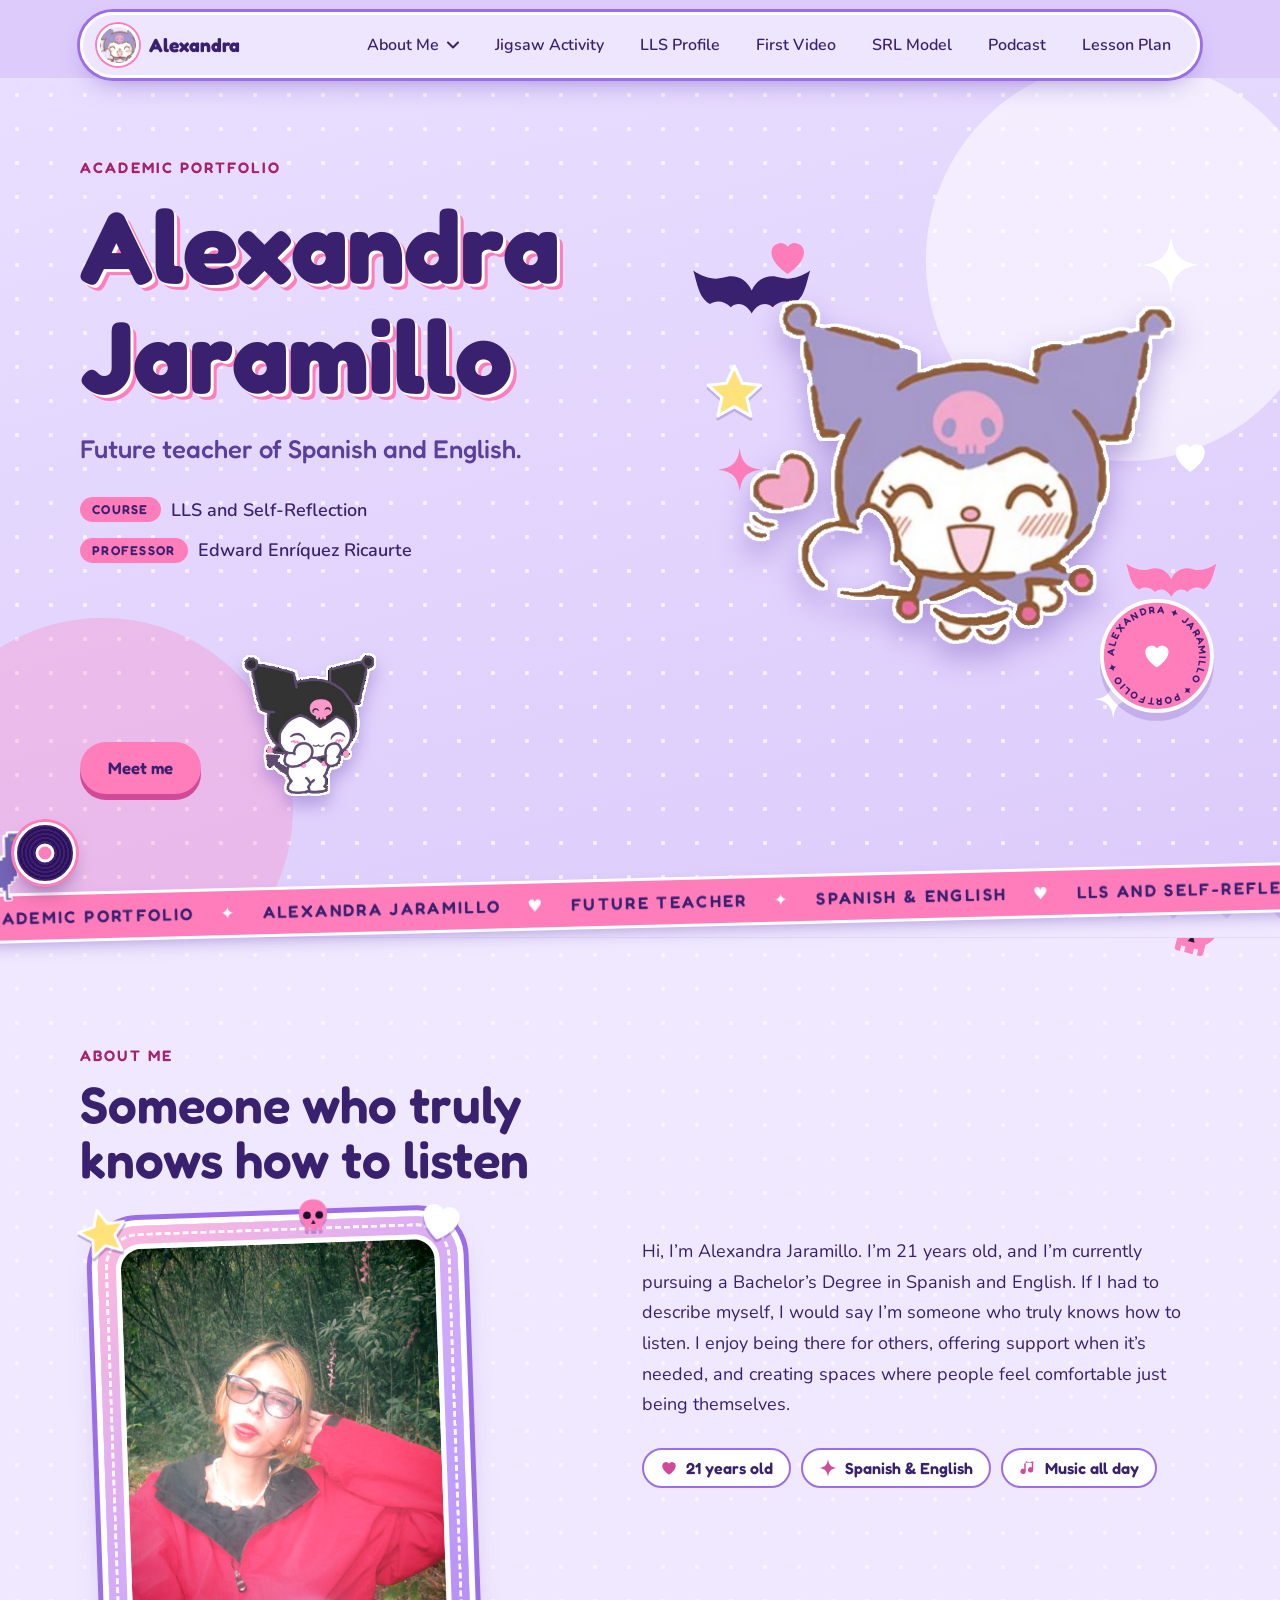
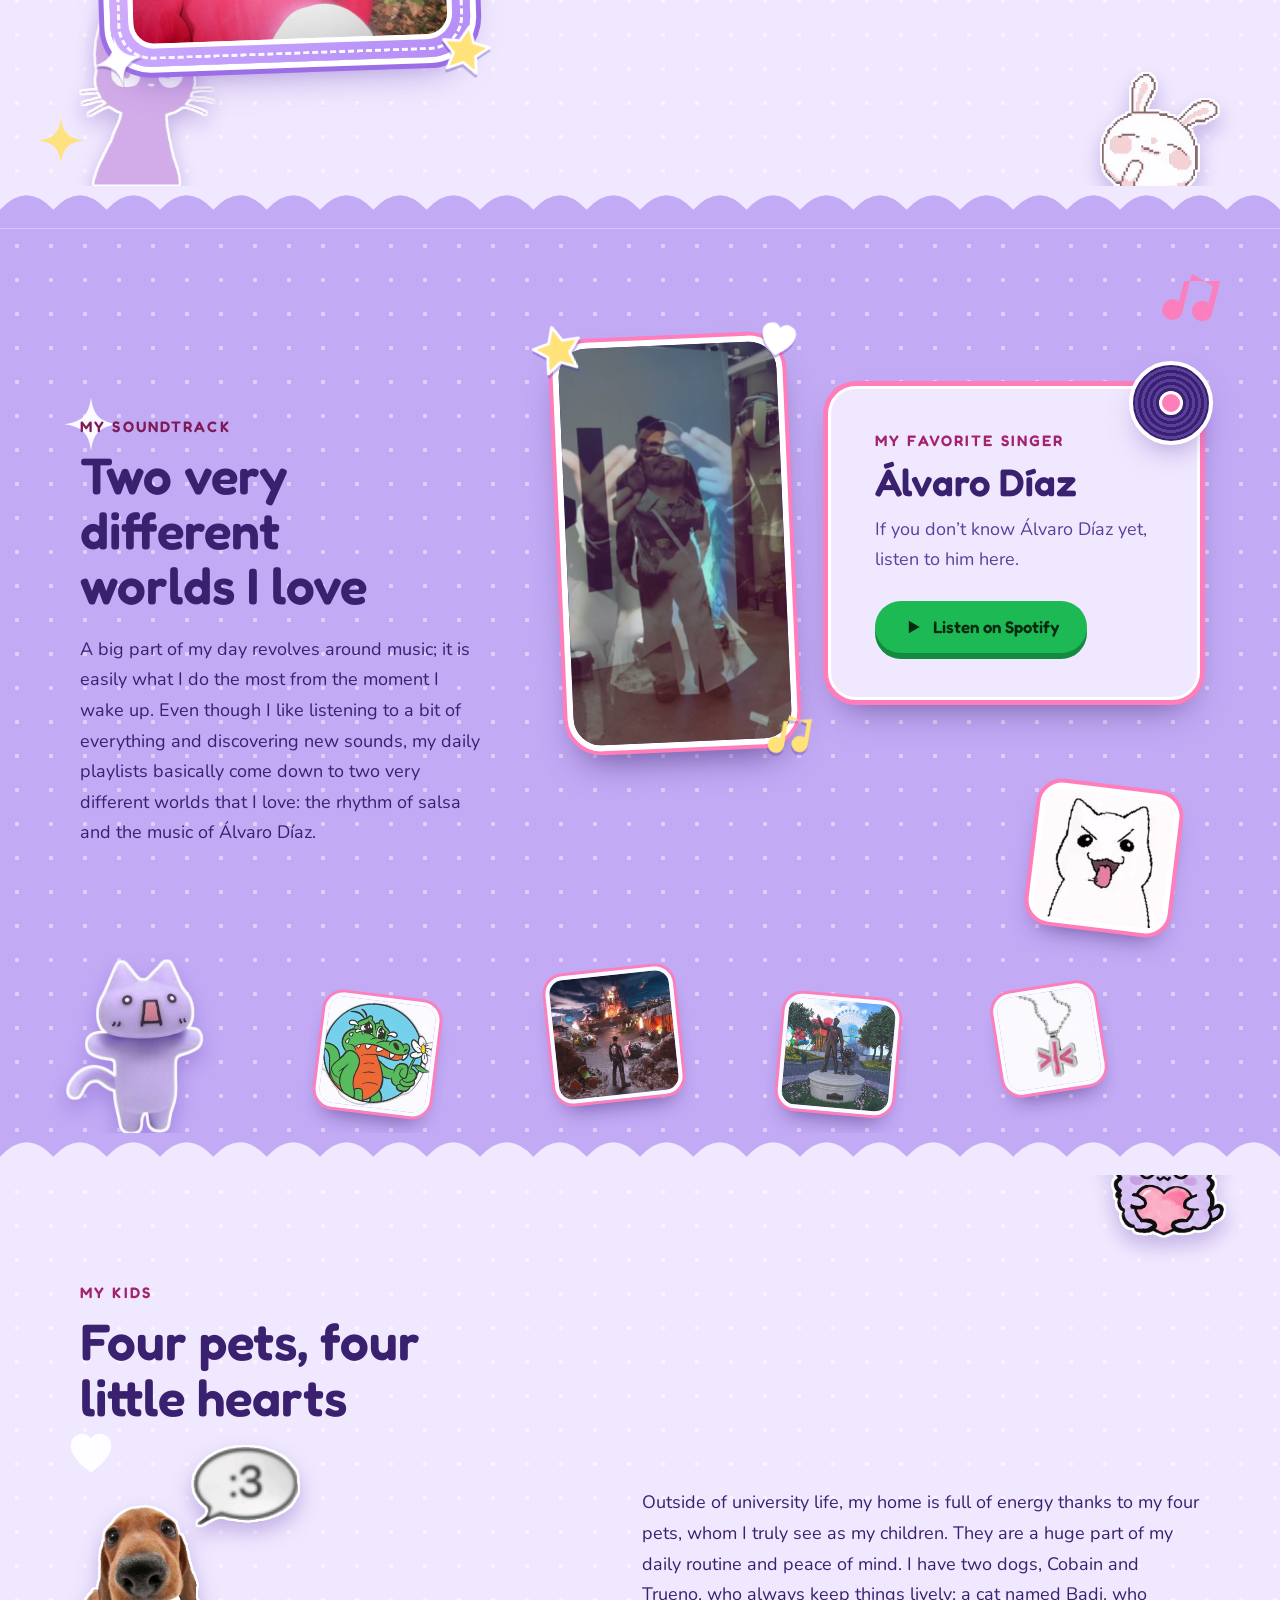
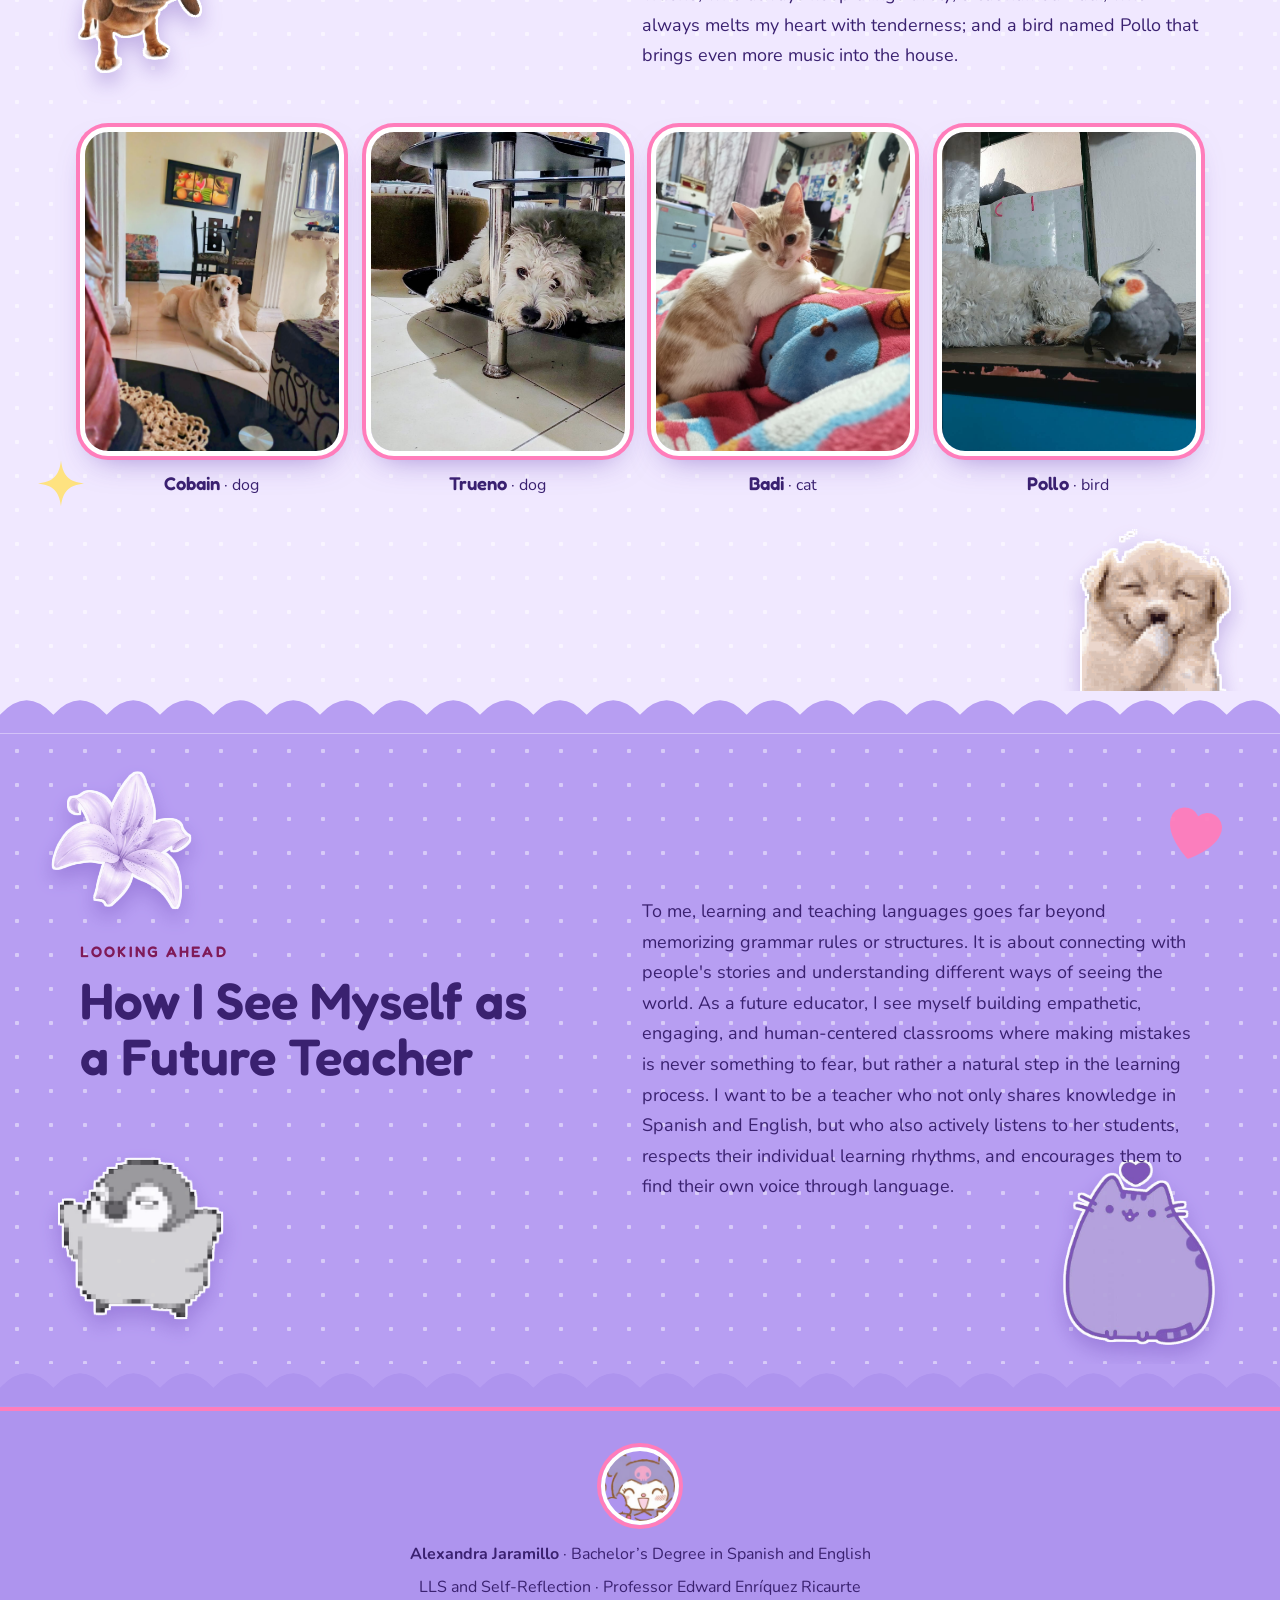
==== commit 81fac73e: "Add Omakase favicon, scatter Alvaro Diaz pictures in the music section, fix nav wrapping Co-Authored" ====
--- a/index.html
+++ b/index.html
@@ -6,7 +6,10 @@
   <title>Alexandra Jaramillo · Academic Portfolio</title>
   <meta name="description" content="Academic portfolio of Alexandra Jaramillo, future Spanish and English teacher. Course: LLS and Self-Reflection.">
   <meta name="theme-color" content="#DCCBFB">
-  <link rel="icon" href="data:image/svg+xml,%3Csvg xmlns='http://www.w3.org/2000/svg' viewBox='0 0 24 24'%3E%3Cpath fill='%23FF5CA8' d='M12 21s-9-5.5-9-12a5 5 0 0 1 9-3 5 5 0 0 1 9 3c0 6.5-9 12-9 12z'/%3E%3C/svg%3E">
+  <link rel="icon" type="image/png" sizes="32x32" href="favicon-32.png">
+  <link rel="icon" type="image/png" sizes="192x192" href="favicon-192.png">
+  <link rel="shortcut icon" href="favicon.ico">
+  <link rel="apple-touch-icon" href="apple-touch-icon.png">
   <link rel="preconnect" href="https://fonts.googleapis.com">
   <link rel="preconnect" href="https://fonts.gstatic.com" crossorigin>
   <link href="https://fonts.googleapis.com/css2?family=Fredoka:wght@500;600;700&family=Nunito:wght@400;600;700&display=swap" rel="stylesheet">
@@ -145,6 +148,10 @@
 
   <!-- MUSIC -->
   <section class="sec music dark" id="music" style="--bg:var(--band)">
+    <img class="deco album a1" src="images/alvaro-croc.jpg" alt="" aria-hidden="true">
+    <img class="deco album a2" src="images/alvaro-album-1.jpg" alt="" aria-hidden="true">
+    <img class="deco album a3" src="images/alvaro-album-2.jpg" alt="" aria-hidden="true">
+    <img class="deco album a4" src="images/alvaro-pendant.jpg" alt="" aria-hidden="true">
     <img class="deco gd g-dancer" src="images/cat-dancer.png" alt="" aria-hidden="true">
     <span class="dancer-notes" aria-hidden="true"><svg><use href="#note"/></svg><svg><use href="#note"/></svg><svg><use href="#note"/></svg></span>
     <svg class="deco d1" aria-hidden="true"><use href="#note"/></svg><svg class="deco d4" aria-hidden="true"><use href="#sparkle"/></svg>
--- a/styles.css
+++ b/styles.css
@@ -602,7 +602,7 @@
 .nav.open .nav-burger span:nth-child(1){top:22px;transform:rotate(45deg)}
 .nav.open .nav-burger span:nth-child(2){opacity:0}
 .nav.open .nav-burger span:nth-child(3){top:22px;transform:rotate(-45deg)}
-@media (max-width:1000px){
+@media (max-width:1180px){
   .nav{flex-wrap:wrap;align-items:center;gap:8px;padding:8px 10px 8px 14px}
   .nav-burger{display:block}
   .nav nav{display:none;order:3;flex-basis:100%;flex-direction:column;align-items:stretch;gap:2px;padding:8px 2px 6px;max-height:72vh;overflow-y:auto}
@@ -792,3 +792,19 @@
 .mp.waiting:not(.muted) .mp-hint{display:block}
 @media (max-width:620px){.mp{left:10px;bottom:10px}.mp-disc{width:56px;height:56px}.mp-hint{font-size:.82rem;bottom:68px}.mp-range{width:120px}}
 @media (prefers-reduced-motion:reduce){.mp.playing .mp-vinyl,.mp.playing .mp-note{animation:none}}
+
+
+/* ===== Álvaro Díaz pictures, scattered along the bottom of the music section ===== */
+.album{position:absolute;z-index:1;bottom:20px;width:clamp(84px,9vw,140px);aspect-ratio:1;object-fit:cover;border-radius:18px;border:4px solid #fff;box-shadow:0 0 0 3px var(--hot),0 14px 22px -10px rgba(40,15,90,.6);pointer-events:auto;translate:none;transform:rotate(var(--r,0deg));animation:albumFloat 4.2s ease-in-out infinite;animation-delay:var(--d,0s);transition:box-shadow .25s}
+.album.a1{left:25%;--r:7deg;--d:-.6s}
+.album.a2{left:43%;bottom:34px;--r:-6deg;--d:-1.8s;width:clamp(92px,10vw,152px)}
+.album.a3{left:61%;--r:5deg;--d:-2.6s}
+.album.a4{left:78%;bottom:42px;--r:-9deg;--d:-3.4s;width:clamp(78px,8vw,120px)}
+@keyframes albumFloat{0%,100%{transform:translateY(0) rotate(var(--r,0deg))}50%{transform:translateY(-20px) rotate(calc(var(--r,0deg) + 6deg))}}
+@media (hover:hover) and (pointer:fine){.album:hover{animation:albumPop .7s cubic-bezier(.34,1.9,.5,1);box-shadow:0 0 0 3px var(--hot-deep),0 20px 30px -10px rgba(255,92,168,.6)}}
+@keyframes albumPop{0%{transform:rotate(var(--r,0deg)) scale(1)}40%{transform:rotate(0deg) translateY(-34px) scale(1.25)}100%{transform:rotate(var(--r,0deg)) scale(1)}}
+@media (max-width:900px){.album.a1{left:30%}.album.a2{left:48%}.album.a3{left:64%}.album.a4{display:none}}
+@media (max-width:620px){.album{width:74px;bottom:14px}.album.a1{left:33%}.album.a2{left:53%;bottom:22px}.album.a3{display:none}}
+
+.nav-link,.dd-btn{white-space:nowrap}
+@media (max-width:1180px){.nav-link,.dd-btn{white-space:normal}}
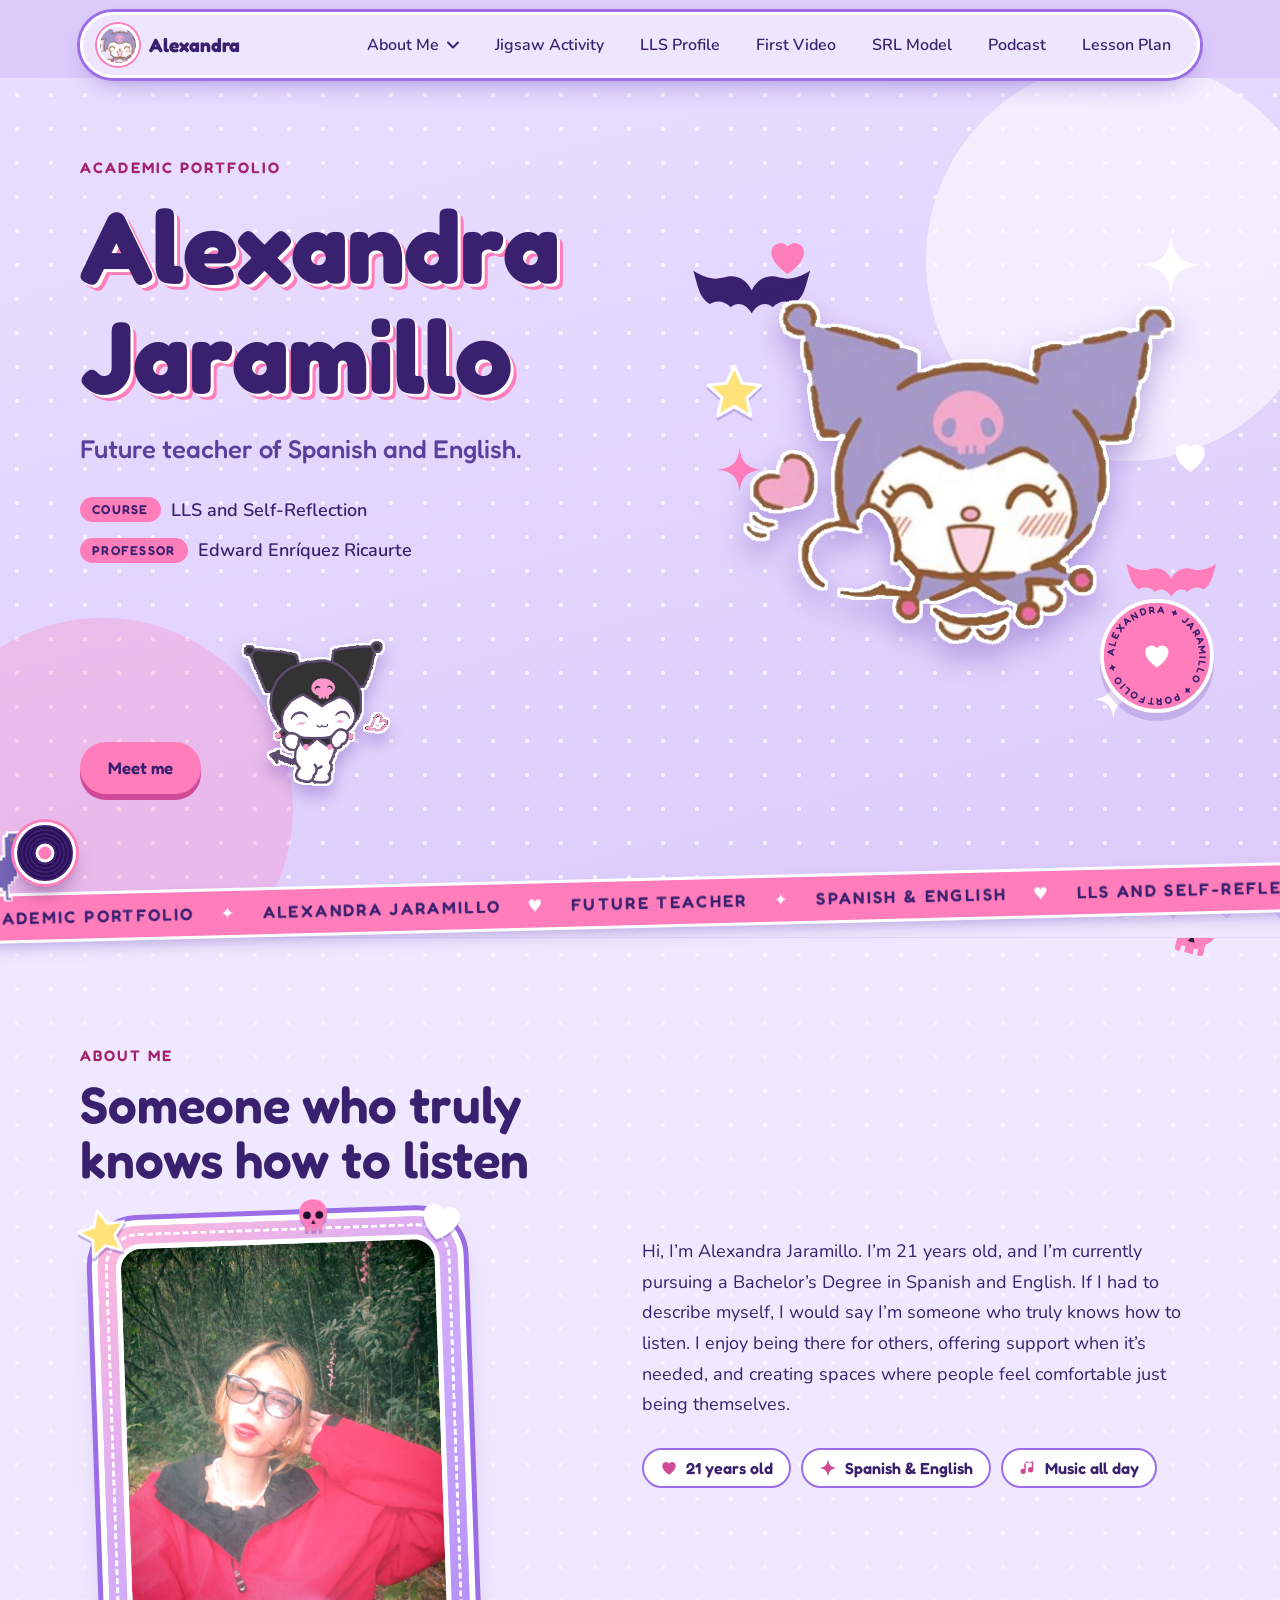
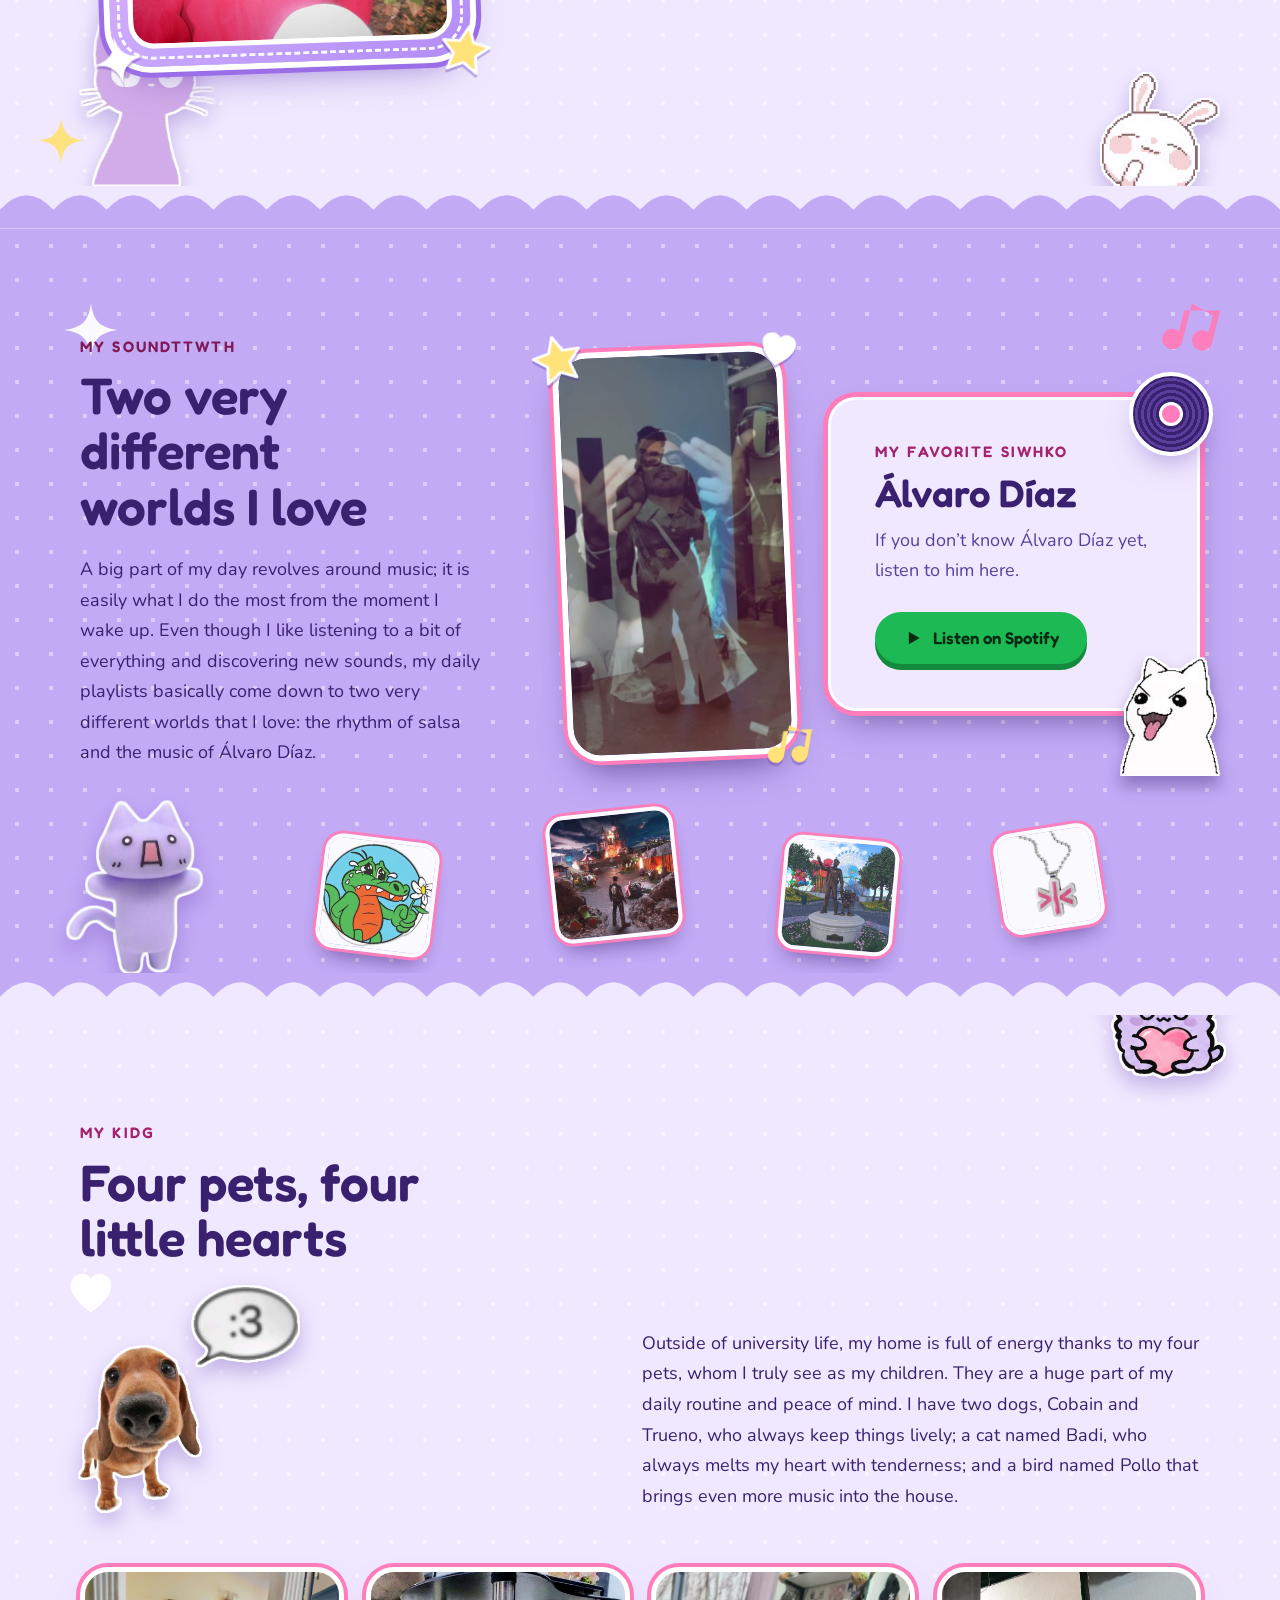
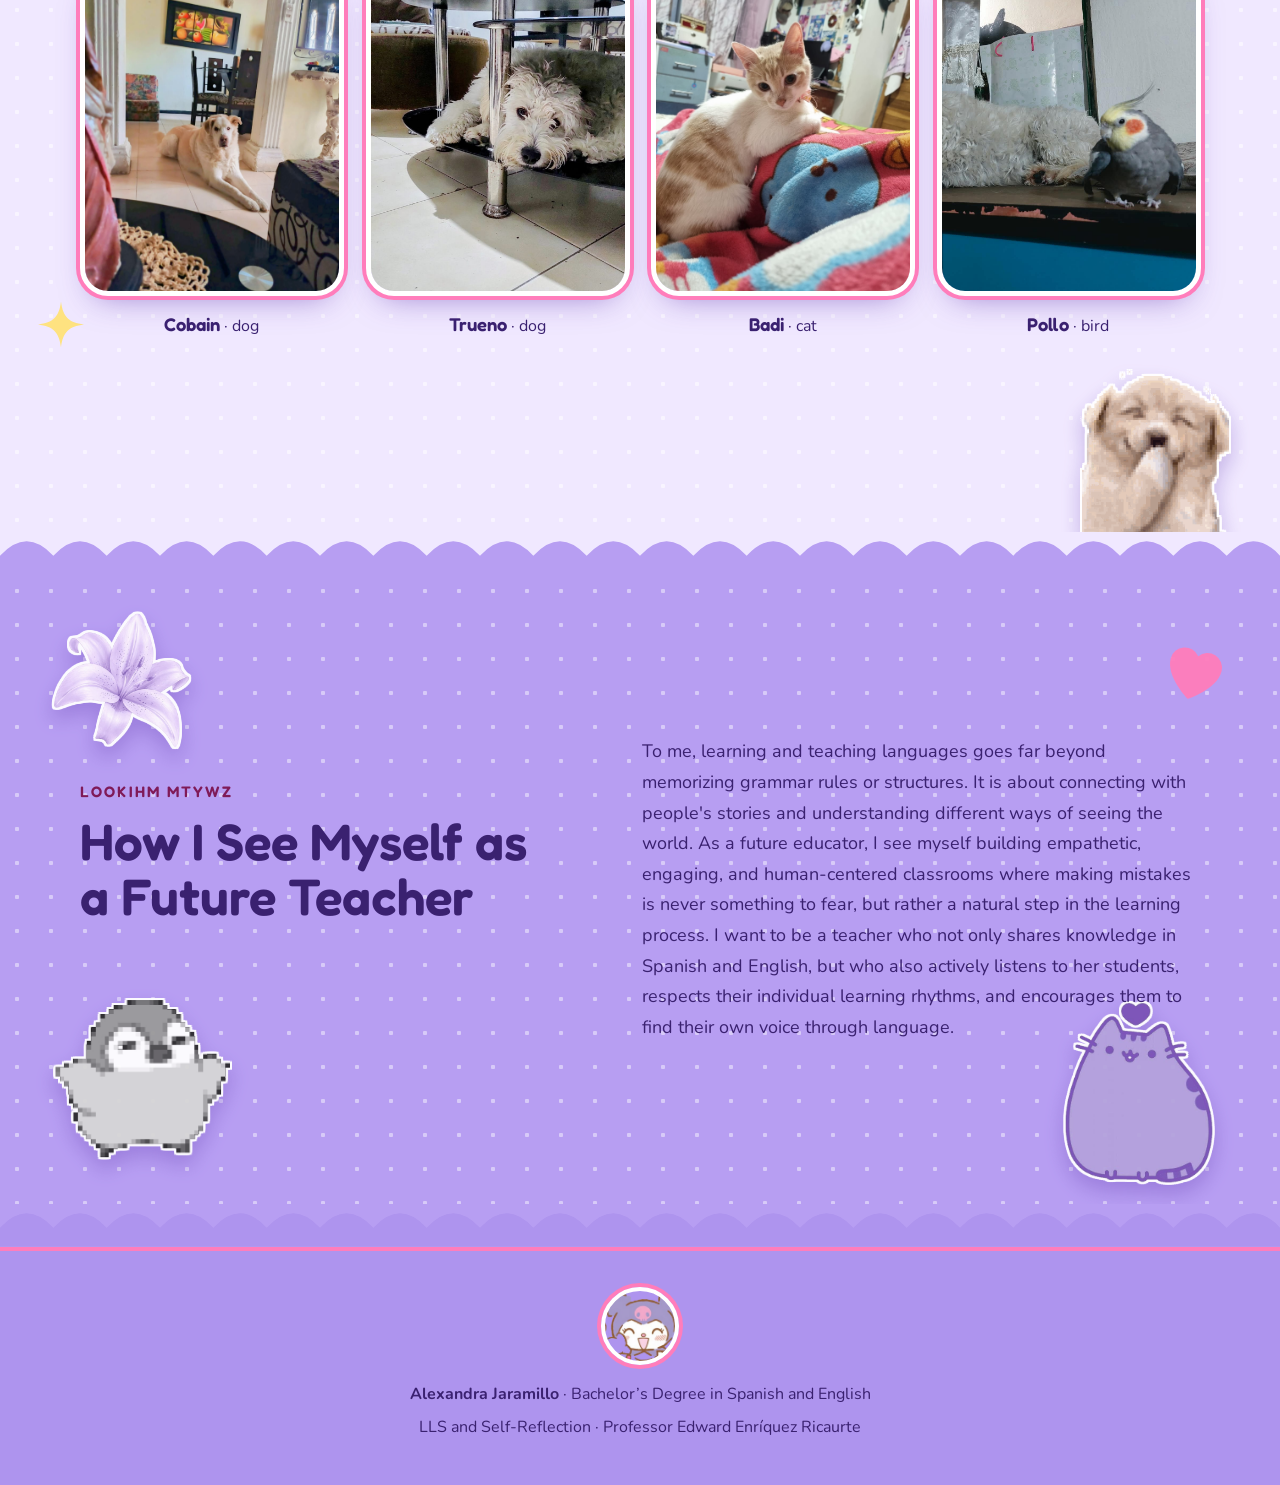
==== commit 1b1b3984: "Halve the music volume, cut-out freaky cat on the card corner, fix scroll reveal that left side-slid" ====
--- a/index.html
+++ b/index.html
@@ -191,8 +191,8 @@
           <svg aria-hidden="true" viewBox="0 0 24 24"><path d="M7 4.500v15l13-7.500z" fill="currentColor"/></svg>
           Listen on Spotify
         </a>
-      </article>
-        <img class="cat-stick" src="images/cat.gif" alt="" aria-hidden="true">
+        <img class="cat-corner" src="images/cat-cut.gif" alt="" aria-hidden="true">
+        </article>
       </div>
     </div>
   </section>
--- a/styles.css
+++ b/styles.css
@@ -808,3 +808,9 @@
 
 .nav-link,.dd-btn{white-space:nowrap}
 @media (max-width:1180px){.nav-link,.dd-btn{white-space:normal}}
+
+
+/* The "freaky cat" lives on the corner of the favorite-singer card, no frame, no background */
+.cat-corner{position:absolute;right:-24px;bottom:-66px;width:clamp(90px,8vw,118px);height:auto;z-index:3;transform-origin:50% 100%;animation:catCorner 2.4s ease-in-out infinite;filter:drop-shadow(2px 0 0 #fff) drop-shadow(-2px 0 0 #fff) drop-shadow(0 2px 0 #fff) drop-shadow(0 -2px 0 #fff) drop-shadow(0 10px 8px rgba(40,15,90,.35))}
+@keyframes catCorner{0%,100%{transform:rotate(-9deg) translateY(0)}50%{transform:rotate(7deg) translateY(-16px)}}
+@media (max-width:620px){.cat-corner{width:92px;right:-6px}}
